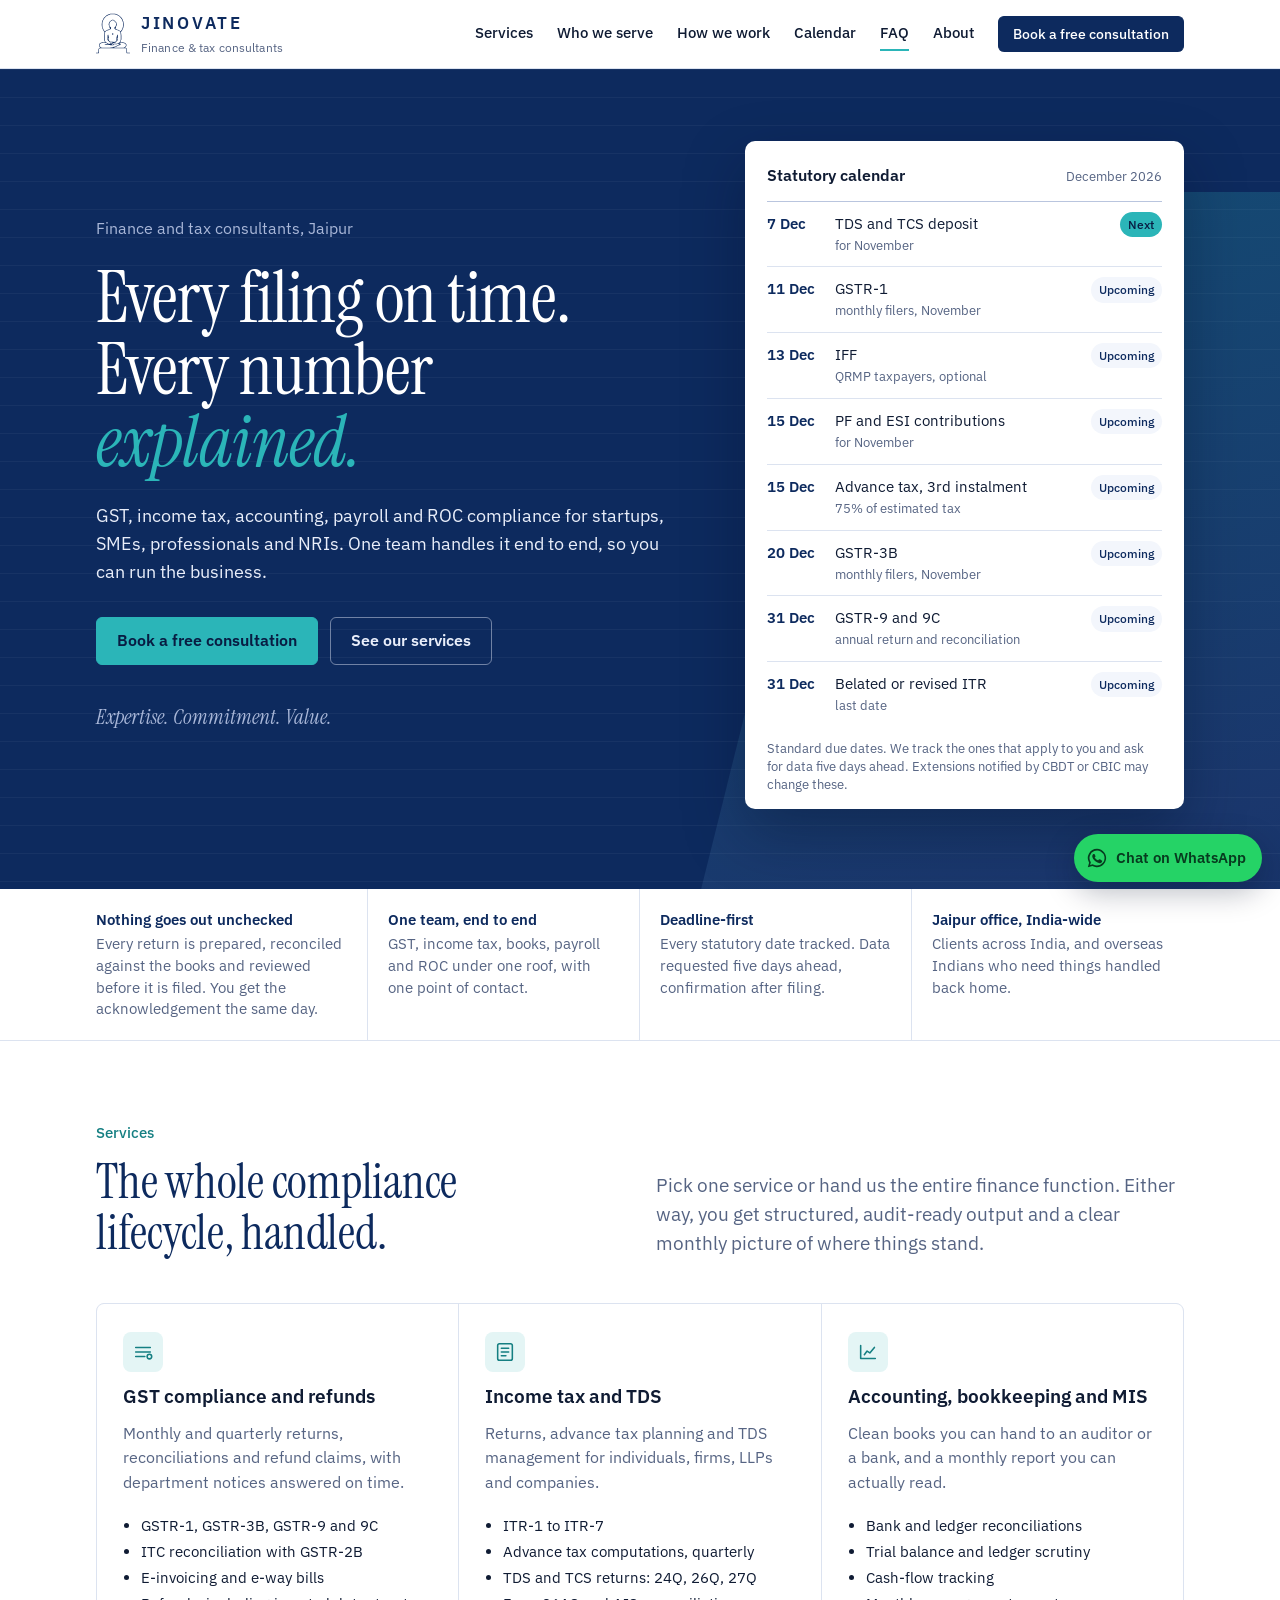
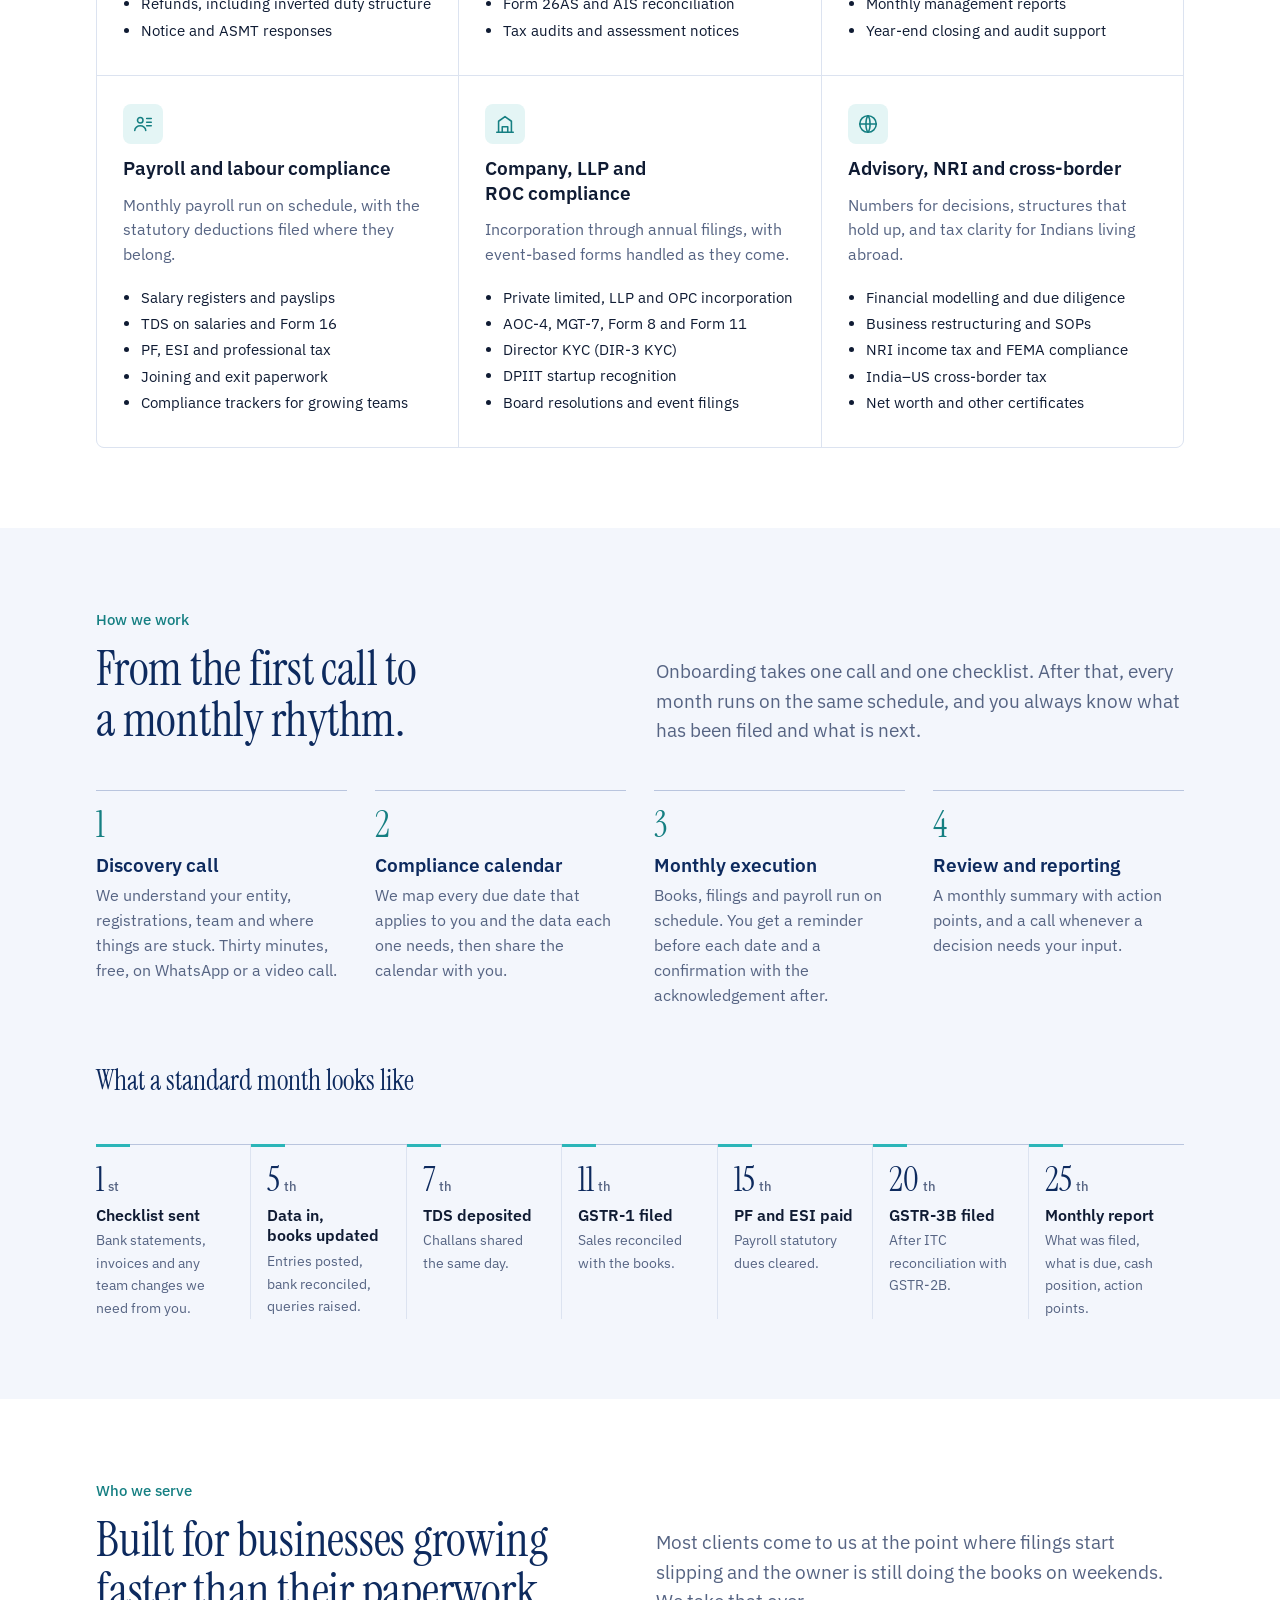
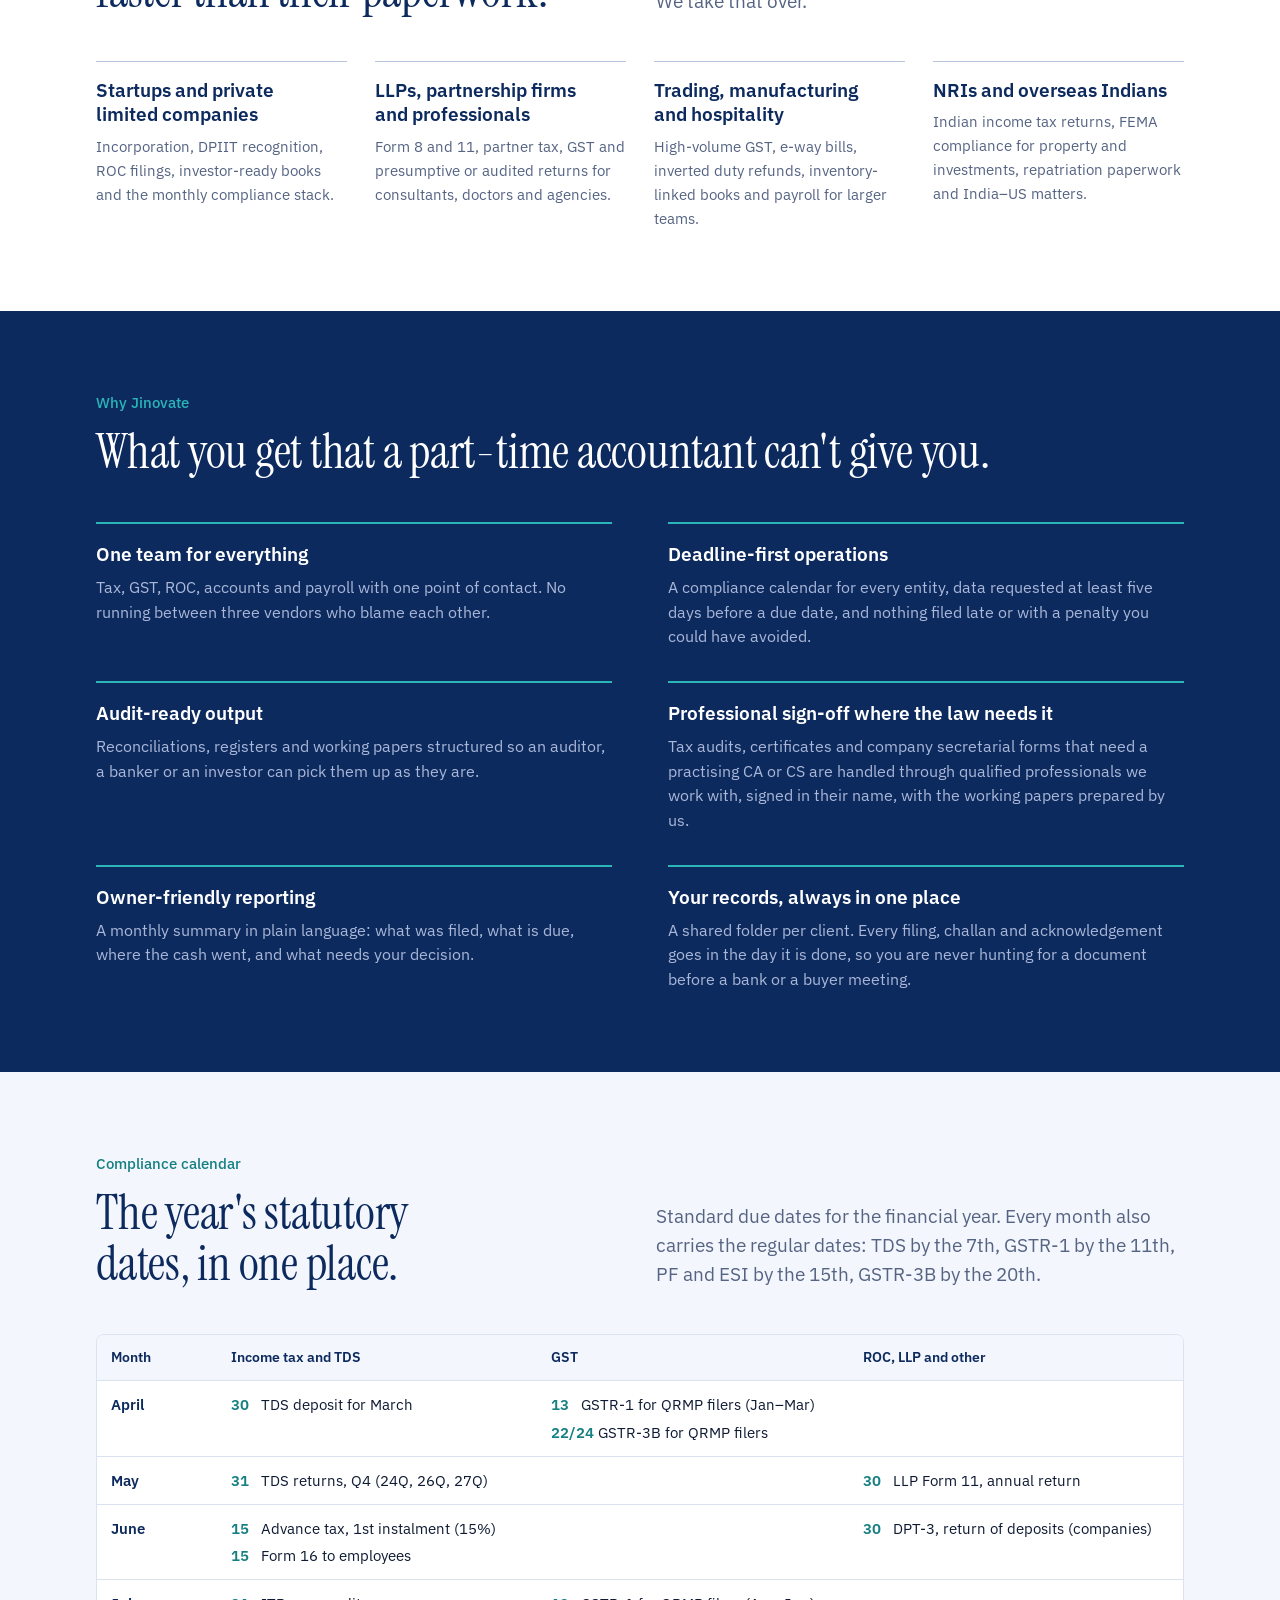
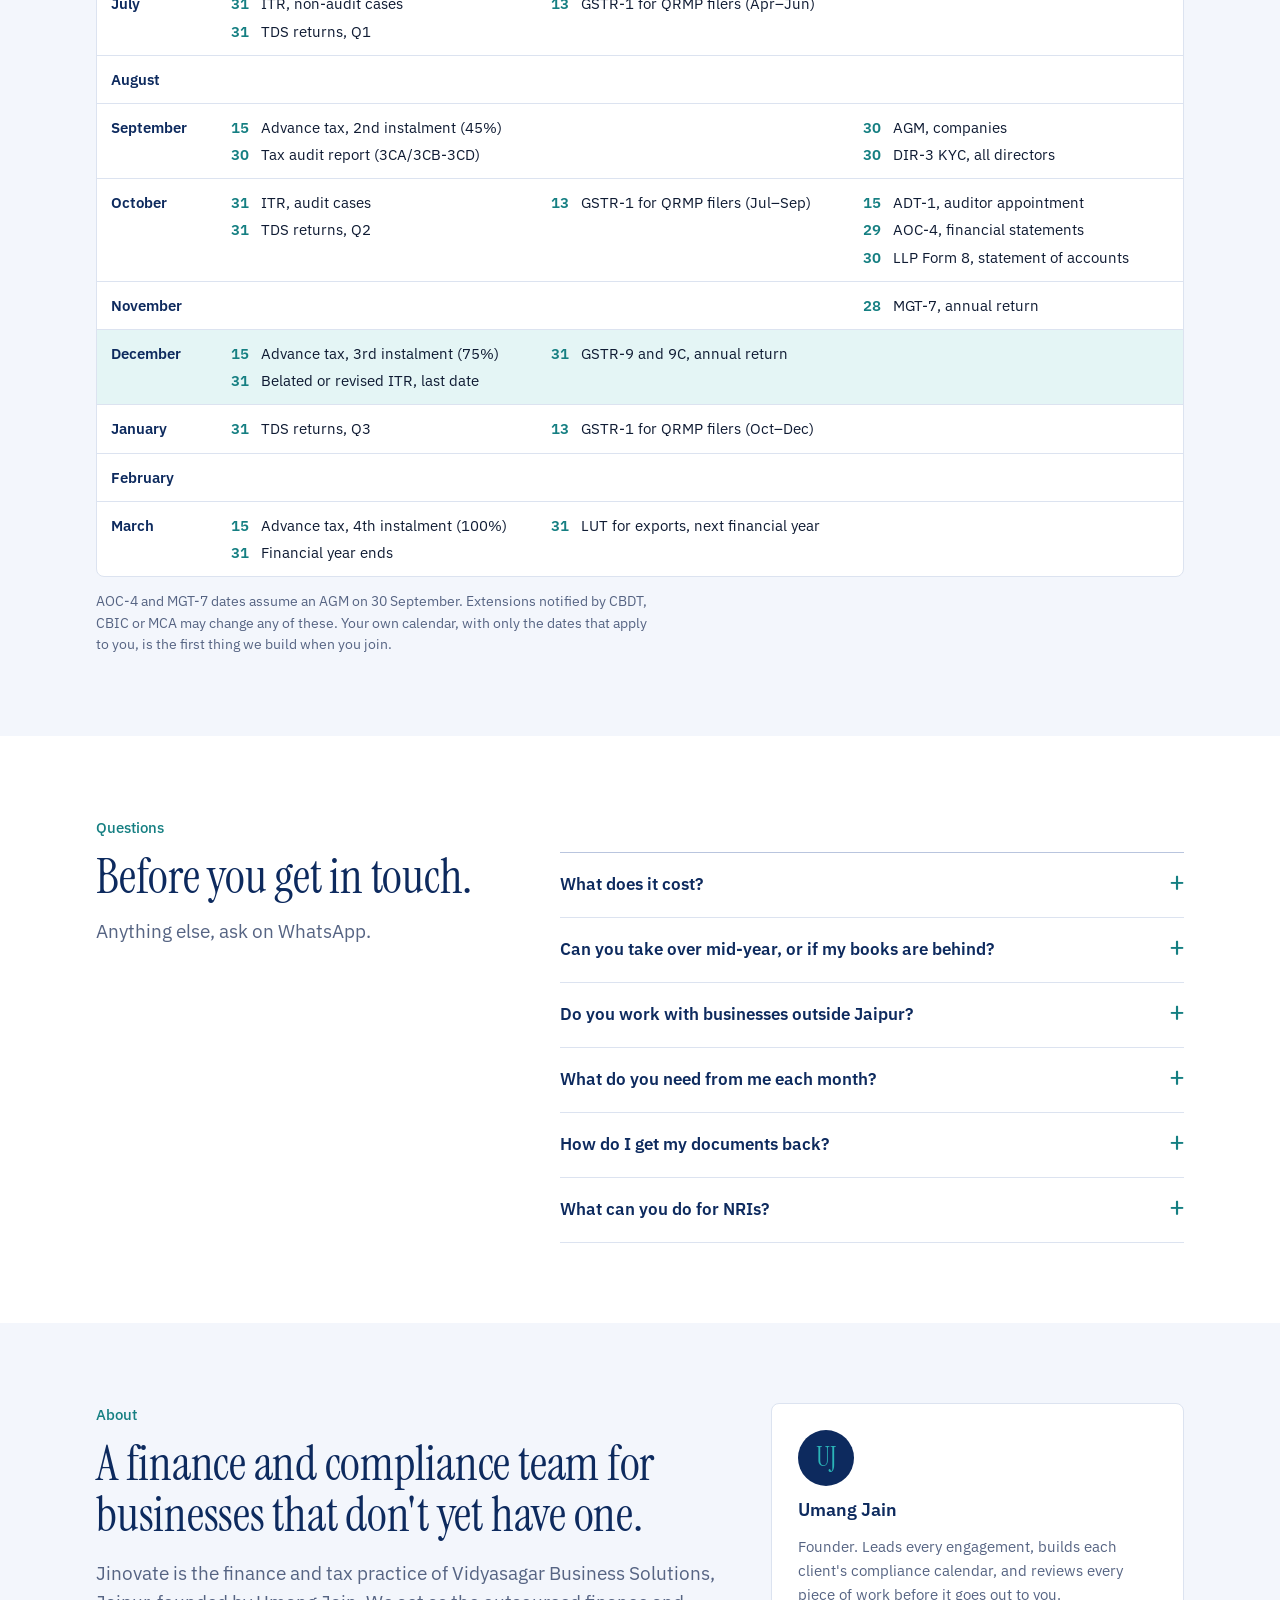
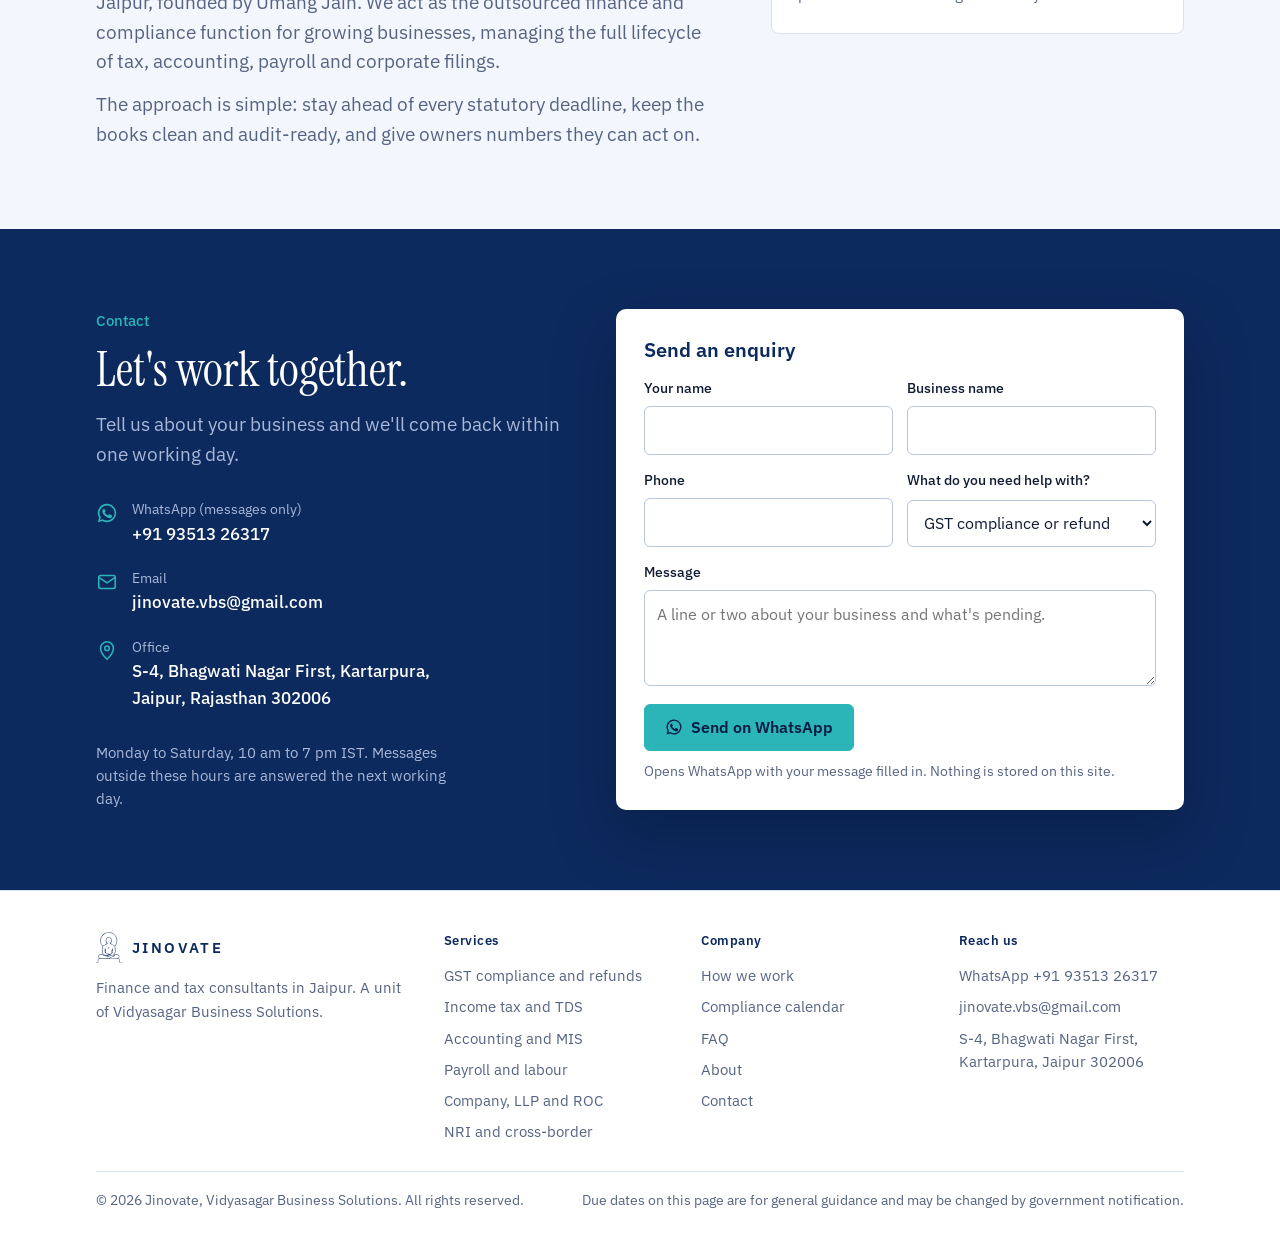
==== index.html @ 5a6a12a9 "Add the social share image and Open Graph/Twitter tags Links shared on WhatsApp, LinkedIn and Instag" ====
<!doctype html>
<html lang="en">
<head>
<meta charset="utf-8">
<meta name="viewport" content="width=device-width, initial-scale=1, viewport-fit=cover">
<title>Jinovate | Finance and Tax Consultants, Jaipur</title>
<link rel="icon" href="/favicon.svg" type="image/svg+xml">
<link rel="icon" href="/favicon-32.png" sizes="32x32" type="image/png">
<link rel="apple-touch-icon" href="/apple-touch-icon.png">
<meta name="robots" content="index,follow">
<style>[hidden]{display:none!important}</style>
<meta name="description" content="Jinovate is a finance and tax practice in Jaipur. GST, income tax, accounting, payroll and ROC compliance for startups, SMEs, professionals and NRIs, handled end to end and filed on time.">
<meta property="og:type" content="website">
<meta property="og:site_name" content="Jinovate">
<meta property="og:title" content="Jinovate | Finance and tax consultants, Jaipur">
<meta property="og:description" content="GST, income tax, accounting, payroll and ROC compliance for growing businesses, filed on time, every month.">
<meta property="og:url" content="https://www.jinovate.com/">
<meta property="og:locale" content="en_IN">
<meta property="og:image" content="https://www.jinovate.com/og-image.png">
<meta property="og:image:width" content="1200">
<meta property="og:image:height" content="630">
<meta property="og:image:alt" content="Jinovate, finance and tax consultants, Jaipur. Every filing on time. Every number explained.">
<meta name="twitter:card" content="summary_large_image">
<meta name="twitter:title" content="Jinovate | Finance and tax consultants, Jaipur">
<meta name="twitter:description" content="GST, income tax, accounting, payroll and ROC compliance for growing businesses, filed on time, every month.">
<meta name="twitter:image" content="https://www.jinovate.com/og-image.png">
<meta name="theme-color" content="#0D2A5E">
<link rel="canonical" href="https://www.jinovate.com/">
<link rel="preconnect" href="https://fonts.googleapis.com">
<link rel="preconnect" href="https://fonts.gstatic.com" crossorigin>
<link rel="stylesheet" href="https://fonts.googleapis.com/css2?family=Instrument+Serif:ital@0;1&family=IBM+Plex+Sans:ital,wght@0,400;0,500;0,600;1,400&display=swap">
<style>
/* Layout: a left-aligned, ledger-ruled page. White and navy bands alternate; the hero pairs a plain promise with a live statutory calendar; the month timeline and the annual calendar are the two things only a compliance practice would put on its front page. */
:root{
  --navy:#0D2A5E;
  --navy-deep:#081C42;
  --navy-ink:#13306A;
  --teal:#2BB5B8;
  --teal-ink:#157F82;
  --teal-soft:#E4F5F5;
  --peri:#8FA8F0;
  --bg:#FFFFFF;
  --bg-soft:#F3F6FC;
  --ink:#0F1B33;
  --muted:#566483;
  --line:#DCE3F0;
  --line-strong:#B9C5DE;
  --on-navy:#E9EEFA;
  --on-navy-muted:#A9B7D8;
  --wa:#25D366;
  --font-display:"Instrument Serif", Georgia, "Times New Roman", serif;
  --font-body:"IBM Plex Sans", "Segoe UI", Roboto, Helvetica, Arial, sans-serif;
  --radius:8px;
  --shadow-card:0 24px 60px rgba(4,14,40,.35);
  color-scheme: light;
}
*{box-sizing:border-box}
html{scroll-behavior:smooth;scroll-padding-top:84px}
@media (prefers-reduced-motion:reduce){html{scroll-behavior:auto} *,*::before,*::after{transition:none!important;animation:none!important}}
body{margin:0;background:var(--bg);color:var(--ink);font-family:var(--font-body);font-size:17px;line-height:1.6;-webkit-font-smoothing:antialiased;text-rendering:optimizeLegibility}
body::before{content:"";position:fixed;inset:0 0 auto;height:env(safe-area-inset-top,0px);z-index:10;background:var(--bg)}
h1,h2,h3,h4{margin:0;text-wrap:balance}
p,ul,ol{margin:0}
a{color:inherit}
img,svg{max-width:100%}
button{font:inherit}
.skip{position:absolute;left:-999px;top:8px;background:var(--navy);color:#fff;padding:10px 14px;border-radius:6px;z-index:20}
.skip:focus{left:16px}
.wrap{max-width:1120px;margin:0 auto;padding-left:max(16px,env(safe-area-inset-left,0px));padding-right:max(16px,env(safe-area-inset-right,0px))}
.band{padding-block:80px}
@media (max-width:860px){.band{padding-block:60px}}
.band-soft{background:var(--bg-soft)}
.band-navy{background:var(--navy);color:var(--on-navy)}
.band-navy .muted{color:var(--on-navy-muted)}
.muted{color:var(--muted)}
.kicker{font-size:15px;font-weight:500;color:var(--teal-ink);margin-bottom:12px}
.band-navy .kicker{color:var(--teal)}
h2{font-family:var(--font-display);font-weight:400;font-size:clamp(34px,4.4vw,48px);line-height:1.06;letter-spacing:-.005em;color:var(--navy)}
.band-navy h2{color:#fff}
h3{font-family:var(--font-body);font-weight:600;font-size:19px;line-height:1.3}
.lede{font-size:19px;max-width:60ch;line-height:1.55}
.section-head{display:grid;grid-template-columns:minmax(0,1fr) minmax(0,1fr);gap:32px;align-items:end;margin-bottom:44px}
@media (max-width:860px){.section-head{grid-template-columns:1fr;gap:14px;margin-bottom:32px}}

/* Buttons */
.btn{display:inline-flex;align-items:center;gap:8px;padding:13px 20px;border-radius:6px;font-weight:600;font-size:16px;text-decoration:none;border:1.5px solid transparent;cursor:pointer;font-family:var(--font-body);line-height:1.2;transition:background .15s ease,border-color .15s ease,transform .15s ease}
.btn:active{transform:translateY(1px)}
.btn-primary{background:var(--teal);color:var(--navy-deep);border-color:var(--teal)}
.btn-primary:hover{background:#25A4A7;border-color:#25A4A7}
.btn-ghost{background:transparent;color:var(--on-navy);border-color:rgba(233,238,250,.45)}
.btn-ghost:hover{border-color:var(--on-navy)}
.btn-navy{background:var(--navy);color:#fff;border-color:var(--navy)}
.btn-navy:hover{background:var(--navy-deep);border-color:var(--navy-deep)}
.btn-outline{background:transparent;color:var(--navy);border-color:var(--line-strong)}
.btn-outline:hover{border-color:var(--navy)}
.btn svg{width:18px;height:18px;flex:none}
:is(a,button,input,select,textarea,summary):focus-visible{outline:3px solid var(--peri);outline-offset:2px}

/* Header */
.site-header{position:sticky;top:env(safe-area-inset-top,0px);z-index:9;background:rgba(255,255,255,.92);backdrop-filter:saturate(1.2) blur(8px);-webkit-backdrop-filter:saturate(1.2) blur(8px);border-bottom:1px solid var(--line)}
.site-header .wrap{display:flex;align-items:center;justify-content:space-between;gap:16px;min-height:68px;position:relative}
.brand{display:flex;align-items:center;gap:11px;text-decoration:none}
.brand-mark{width:34px;height:43px;flex:none;color:var(--navy)}
.brand-name{font-weight:600;letter-spacing:.16em;font-size:17px;color:var(--navy);line-height:1.1}
.brand-sub{display:block;font-size:11.5px;letter-spacing:.01em;color:var(--muted);margin-top:2px;font-weight:400}
.nav{display:flex;align-items:center;gap:24px}
.nav a{text-decoration:none;font-size:15px;font-weight:500;color:var(--ink);padding:4px 0;border-bottom:2px solid transparent;transition:color .15s ease,border-color .15s ease}
.nav a:hover{color:var(--teal-ink)}
.nav a[aria-current="true"]{border-bottom-color:var(--teal)}
.nav .btn{padding:9px 14px;font-size:14px;border-bottom:0}
.nav a.btn-navy{color:#fff}
.nav a.btn-navy:hover{color:#fff}
.nav-toggle{display:none;background:none;border:1px solid var(--line);border-radius:6px;padding:8px 12px;font-size:14px;color:var(--ink);cursor:pointer}
@media (max-width:900px){
  .nav{display:none;position:absolute;left:0;right:0;top:100%;flex-direction:column;align-items:stretch;gap:0;background:var(--bg);border-bottom:1px solid var(--line);padding:8px max(16px,env(safe-area-inset-right,0px)) 16px max(16px,env(safe-area-inset-left,0px));box-shadow:0 20px 40px rgba(4,14,40,.12)}
  .nav.open{display:flex}
  .nav a{padding:13px 0;border-bottom:1px solid var(--line)}
  .nav a[aria-current="true"]{border-bottom-color:var(--line);color:var(--teal-ink)}
  .nav .btn{margin-top:12px;justify-content:center;border-bottom:0}
  .nav-toggle{display:inline-block}
}

/* Hero */
.hero{background:var(--navy);color:var(--on-navy);padding-block:72px 80px;position:relative;overflow:hidden;isolation:isolate}
.hero::before{content:"";position:absolute;inset:0;background-image:linear-gradient(rgba(255,255,255,.045) 1px,transparent 1px);background-size:100% 28px;pointer-events:none;z-index:-1}
.hero::after{content:"";position:absolute;right:-20%;bottom:-45%;width:62%;height:130%;background:linear-gradient(160deg,rgba(43,181,184,.24),rgba(143,168,240,.10) 60%,transparent);transform:skewX(-14deg);pointer-events:none;z-index:-1}
.hero .wrap{display:grid;grid-template-columns:minmax(0,1.15fr) minmax(0,.85fr);gap:56px;align-items:center}
.hero-intro{font-size:16px;color:var(--on-navy-muted);margin-bottom:20px}
.hero h1{font-family:var(--font-display);font-weight:400;font-size:clamp(44px,6.2vw,72px);line-height:1.0;letter-spacing:-.012em;color:#fff}
.hero h1 em{font-style:italic;color:var(--teal)}
.hero .lede{color:var(--on-navy);margin-top:24px;font-size:18px;max-width:52ch}
.hero-cta{display:flex;flex-wrap:wrap;gap:12px;margin-top:32px}
.hero-tag{margin-top:36px;font-family:var(--font-display);font-size:21px;color:var(--on-navy-muted);font-style:italic}
@media (max-width:900px){.hero .wrap{grid-template-columns:1fr;gap:40px}.hero{padding-block:56px 64px}}

/* Calendar card */
.cal{background:#fff;color:var(--ink);border-radius:10px;padding:22px 22px 16px;box-shadow:var(--shadow-card);min-width:0;animation:rise .6s ease-out both}
@keyframes rise{from{opacity:.001;transform:translateY(10px)}to{opacity:1;transform:none}}
.cal-head{display:flex;justify-content:space-between;align-items:baseline;gap:12px;border-bottom:1px solid var(--line-strong);padding-bottom:12px}
.cal-head strong{font-weight:600;font-size:16px}
.cal-head span{font-size:13px;color:var(--muted)}
.cal ol{list-style:none;padding:0}
.cal li{display:grid;grid-template-columns:56px 1fr auto;gap:12px;align-items:baseline;padding:10px 0;border-bottom:1px solid var(--line);font-size:15px}
.cal li:last-child{border-bottom:0}
.cal .d{font-variant-numeric:tabular-nums;font-weight:600;color:var(--navy);font-size:15px}
.cal .t{min-width:0}
.cal .s{display:block;font-size:13px;color:var(--muted)}
.cal .st{font-size:12px;font-weight:500;padding:3px 8px;border-radius:999px;white-space:nowrap}
.cal li.past{opacity:.5}
.cal li.past .st{background:var(--bg-soft);color:var(--muted)}
.cal li.next .st{background:var(--teal);color:var(--navy-deep)}
.cal li.later .st{background:var(--bg-soft);color:var(--navy)}
.cal-note{font-size:12.5px;color:var(--muted);margin-top:12px;line-height:1.45}

/* At a glance */
.glance{border-bottom:1px solid var(--line)}
.glance .wrap{display:grid;grid-template-columns:repeat(4,minmax(0,1fr))}
.glance .wrap > div{padding:20px 20px 20px 0;font-size:15px;line-height:1.45;border-right:1px solid var(--line);padding-left:20px;color:var(--muted)}
.glance .wrap > div:first-child{padding-left:0}
.glance .wrap > div:last-child{border-right:0}
.glance strong{display:block;font-weight:600;color:var(--navy);margin-bottom:2px}
@media (max-width:900px){.glance .wrap{grid-template-columns:1fr 1fr}.glance .wrap > div{border-right:0;border-bottom:1px solid var(--line);padding-left:0}.glance .wrap > div:nth-last-child(-n+2){border-bottom:0}}
@media (max-width:480px){.glance .wrap{grid-template-columns:1fr}.glance .wrap > div:nth-last-child(-n+2){border-bottom:1px solid var(--line)}.glance .wrap > div:last-child{border-bottom:0}}

/* Services */
.services{display:grid;grid-template-columns:repeat(3,minmax(0,1fr));gap:1px;background:var(--line);border:1px solid var(--line);border-radius:var(--radius);overflow:hidden}
.service{background:var(--bg);padding:28px 26px 30px;min-width:0;display:flex;flex-direction:column;gap:12px;transition:background .15s ease}
.service:hover{background:var(--bg-soft)}
.service .ico{width:40px;height:40px;border-radius:8px;background:var(--teal-soft);color:var(--teal-ink);display:grid;place-items:center}
.service .ico svg{width:22px;height:22px}
.service p{font-size:15.5px;color:var(--muted)}
.service ul{margin-top:4px;padding-left:18px;font-size:14.5px;color:var(--ink)}
.service li{margin:3px 0}
@media (max-width:980px){.services{grid-template-columns:repeat(2,minmax(0,1fr))}}
@media (max-width:620px){.services{grid-template-columns:1fr}}

/* Month timeline */
.month{margin-top:44px;border-top:1px solid var(--line-strong);display:grid;grid-template-columns:repeat(7,minmax(0,1fr))}
.month > div{padding:18px 16px 0 0;border-right:1px solid var(--line);min-width:0;position:relative;padding-left:16px}
.month > div:first-child{padding-left:0}
.month > div:last-child{border-right:0}
.month > div::before{content:"";position:absolute;top:-1px;left:0;width:34px;height:3px;background:var(--teal)}
.month > div:first-child::before{left:0}
.month .day{font-family:var(--font-display);font-size:34px;line-height:1;color:var(--navy);font-variant-numeric:tabular-nums}
.month .day small{font-family:var(--font-body);font-size:13px;color:var(--muted);margin-left:4px;font-weight:500}
.month h3{font-size:16px;margin-top:8px}
.month p{font-size:14px;color:var(--muted);margin-top:4px}
@media (max-width:980px){.month{grid-template-columns:repeat(4,minmax(0,1fr))}.month > div{border-right:0;padding-left:0;padding-right:20px;padding-bottom:16px}.month > div::before{left:0}}
@media (max-width:620px){.month{grid-template-columns:repeat(2,minmax(0,1fr))}}

/* Who we serve */
.segments{display:grid;grid-template-columns:repeat(4,minmax(0,1fr));gap:28px;margin-top:44px}
.segment{min-width:0;border-top:1px solid var(--line-strong);padding-top:16px}
.segment h3{color:var(--navy);margin-bottom:8px}
.segment p{font-size:15px;color:var(--muted)}
@media (max-width:900px){.segments{grid-template-columns:repeat(2,minmax(0,1fr))}}
@media (max-width:520px){.segments{grid-template-columns:1fr}}

/* Why */
.why{display:grid;grid-template-columns:repeat(2,minmax(0,1fr));gap:32px 56px;margin-top:44px}
.why > div{border-top:2px solid var(--teal);padding-top:18px;min-width:0}
.why h3{color:#fff;margin-bottom:8px}
.why p{color:var(--on-navy-muted);font-size:15.5px}
@media (max-width:620px){.why{grid-template-columns:1fr}}

/* Process */
.steps{counter-reset:step;display:grid;grid-template-columns:repeat(4,minmax(0,1fr));gap:28px;margin-top:44px}
.step{min-width:0;padding-top:16px;border-top:1px solid var(--line-strong)}
.step::before{counter-increment:step;content:counter(step);display:inline-block;font-family:var(--font-display);font-size:36px;line-height:1;color:var(--teal-ink);margin-bottom:10px}
.step h3{margin-bottom:6px;color:var(--navy)}
.step p{font-size:15.5px;color:var(--muted)}
@media (max-width:900px){.steps{grid-template-columns:repeat(2,minmax(0,1fr))}}
@media (max-width:480px){.steps{grid-template-columns:1fr}}

/* Annual calendar */
.table-wrap{overflow-x:auto;border:1px solid var(--line);border-radius:var(--radius);background:#fff;margin-top:36px}
table{border-collapse:collapse;width:100%;min-width:640px;font-size:14.5px}
th,td{text-align:left;vertical-align:top;padding:12px 14px;border-bottom:1px solid var(--line)}
th{font-weight:600;color:var(--navy);background:var(--bg-soft);font-size:13.5px;white-space:nowrap}
tbody tr:last-child td{border-bottom:0}
td.m{font-weight:600;color:var(--navy);white-space:nowrap;width:120px}
td .d{font-variant-numeric:tabular-nums;font-weight:600;color:var(--teal-ink);display:inline-block;min-width:26px}
td ul{list-style:none;padding:0;display:grid;gap:4px}
tbody tr.now td{background:var(--teal-soft)}
.table-note{font-size:13.5px;color:var(--muted);margin-top:14px;max-width:70ch}

/* FAQ */
.faq{margin-top:36px;border-top:1px solid var(--line-strong)}
.faq details{border-bottom:1px solid var(--line)}
.faq summary{cursor:pointer;list-style:none;display:flex;justify-content:space-between;align-items:center;gap:16px;padding:18px 0;font-weight:600;font-size:17px;color:var(--navy)}
.faq summary::-webkit-details-marker{display:none}
.faq summary::after{content:"+";font-family:var(--font-display);font-size:28px;line-height:1;color:var(--teal-ink);flex:none;transition:transform .2s ease}
.faq details[open] summary::after{transform:rotate(45deg)}
.faq .a{padding:0 0 20px;max-width:68ch;color:var(--muted);font-size:16px}
.faq-grid{display:grid;grid-template-columns:minmax(0,.8fr) minmax(0,1.2fr);gap:48px;align-items:start}
@media (max-width:900px){.faq-grid{grid-template-columns:1fr;gap:8px}}

/* About */
.about{display:grid;grid-template-columns:minmax(0,1.2fr) minmax(0,.8fr);gap:56px;align-items:start}
.about .lede{margin-top:18px}
.founder{border:1px solid var(--line);background:var(--bg);border-radius:var(--radius);padding:26px;display:flex;flex-direction:column;gap:10px;min-width:0}
.founder .avatar{width:56px;height:56px;border-radius:50%;background:var(--navy);color:var(--teal);display:grid;place-items:center;font-family:var(--font-display);font-size:26px}
.founder strong{font-weight:600;font-size:18px;color:var(--navy)}
.founder .muted{font-size:15px}
@media (max-width:900px){.about{grid-template-columns:1fr;gap:28px}}

/* Contact */
.contact{display:grid;grid-template-columns:minmax(0,.9fr) minmax(0,1.1fr);gap:56px;align-items:start}
.contact-list{list-style:none;padding:0;margin:30px 0 0;display:flex;flex-direction:column;gap:20px}
.contact-list li{display:grid;grid-template-columns:24px 1fr;gap:12px;align-items:start;min-width:0}
.contact-list svg{width:22px;height:22px;color:var(--teal);margin-top:3px}
.contact-list span{display:block;font-size:13.5px;color:var(--on-navy-muted)}
.contact-list a{color:#fff;text-decoration:none;font-weight:500;font-size:17px;word-break:break-word}
.contact-list a:hover{text-decoration:underline}
.hours{margin-top:28px;font-size:14.5px;color:var(--on-navy-muted);max-width:40ch}
.form{background:#fff;color:var(--ink);padding:28px;border-radius:10px;display:grid;gap:14px;min-width:0;box-shadow:var(--shadow-card)}
.form h3{font-size:20px;color:var(--navy)}
.field{display:grid;gap:6px}
.field label{font-size:14px;font-weight:500;color:var(--ink)}
.field input,.field select,.field textarea{font:inherit;font-size:16px;padding:11px 12px;border:1px solid var(--line-strong);border-radius:6px;background:#fff;color:var(--ink);width:100%;min-width:0}
.field input:focus,.field select:focus,.field textarea:focus{border-color:var(--navy);outline:none;box-shadow:0 0 0 3px rgba(143,168,240,.45)}
.field textarea{min-height:96px;resize:vertical}
.field .err{font-size:13px;color:#B3261E}
.field.invalid input{border-color:#B3261E}
.row2{display:grid;grid-template-columns:1fr 1fr;gap:14px}
@media (max-width:520px){.row2{grid-template-columns:1fr}}
.form-actions{display:flex;flex-wrap:wrap;gap:10px;align-items:center;margin-top:4px}
.form-note{font-size:13.5px;color:var(--muted)}
.sent{border:1px solid var(--line);background:var(--bg-soft);padding:16px;border-radius:8px;display:grid;gap:10px}
.sent p{font-size:15px}
.sent .msg{white-space:pre-wrap;font-size:14px;color:var(--muted);background:#fff;border:1px solid var(--line);padding:10px;border-radius:6px;max-height:160px;overflow:auto}
@media (max-width:900px){.contact{grid-template-columns:1fr;gap:32px}}

/* Footer */
.footer{padding-block:40px 28px;border-top:1px solid var(--line);font-size:14.5px;color:var(--muted);background:var(--bg)}
.footer-grid{display:grid;grid-template-columns:1.4fr 1fr 1fr 1fr;gap:32px;padding-bottom:28px;border-bottom:1px solid var(--line)}
.footer h4{font-size:13px;font-weight:600;color:var(--navy);margin-bottom:12px;letter-spacing:.04em}
.footer ul{list-style:none;padding:0;display:grid;gap:8px}
.footer a{text-decoration:none;color:var(--muted)}
.footer a:hover{color:var(--navy)}
.footer .brand-name{font-size:15px}
.footer .fb{display:flex;align-items:center;gap:10px;margin-bottom:12px}
.footer .fb .brand-mark{width:26px;height:33px}
.footer-legal{display:flex;flex-wrap:wrap;justify-content:space-between;gap:8px 24px;padding-top:18px;font-size:13.5px}
@media (max-width:900px){.footer-grid{grid-template-columns:1fr 1fr}}
@media (max-width:520px){.footer-grid{grid-template-columns:1fr}}

/* Floating WhatsApp */
.wa-float{position:fixed;right:0;bottom:0;margin-right:calc(18px + env(safe-area-inset-right,0px));margin-bottom:calc(18px + env(safe-area-inset-bottom,0px));z-index:8;display:flex;align-items:center;gap:8px;background:var(--wa);color:#073B1F;padding:12px 16px 12px 12px;border-radius:999px;font-weight:600;font-size:15px;text-decoration:none;box-shadow:0 10px 30px rgba(4,14,40,.28);transition:transform .15s ease}
.wa-float:hover{transform:translateY(-2px)}
.wa-float svg{width:22px;height:22px}
@media (max-width:480px){.wa-float span{display:none}.wa-float{padding:13px}}
</style>
</head>
<body>
<a class="skip" href="#main">Skip to content</a>

<header class="site-header">
  <div class="wrap">
    <a class="brand" href="#top" aria-label="Jinovate home">
      <svg class="brand-mark" viewBox="34 0 68 85" aria-hidden="true"><path fill="currentColor" fill-rule="evenodd" d="M67.1,42.0 L66.2,43.0 L66.1,43.9 L67.0,45.1 L67.6,45.2 L68.5,44.4 L68.8,43.2 L67.8,42.0Z M0.0,80.9 L0.0,81.9 L39.2,81.9 L39.8,81.5 L40.0,80.6 L40.0,74.1 L40.2,73.5 L41.6,72.1 L42.4,71.9 L92.5,71.9 L93.5,72.2 L94.9,74.0 L94.9,80.4 L95.0,81.2 L95.6,81.9 L135.9,81.9 L135.9,80.9 L97.0,80.9 L96.1,80.4 L95.9,73.4 L94.4,71.6 L92.5,70.8 L92.5,70.2 L93.9,68.9 L94.9,67.2 L95.0,64.9 L94.6,63.9 L93.0,62.0 L91.1,61.0 L86.9,60.1 L83.4,60.1 L83.0,59.8 L83.0,59.0 L83.8,58.2 L84.1,56.2 L84.8,54.5 L84.8,46.5 L83.9,39.4 L86.8,35.4 L87.1,34.1 L87.9,33.0 L88.9,30.1 L89.5,25.6 L89.5,23.6 L88.6,18.2 L88.1,17.4 L87.9,16.1 L85.8,12.2 L84.1,10.2 L80.8,7.0 L75.8,4.1 L72.1,3.0 L69.5,2.8 L62.8,3.0 L59.5,4.0 L55.4,6.1 L53.1,7.9 L49.9,11.2 L48.1,13.9 L47.9,14.8 L47.1,15.9 L45.9,19.9 L45.4,23.9 L45.5,26.6 L46.0,30.0 L46.8,31.8 L47.0,33.0 L49.1,36.9 L51.0,39.4 L50.1,46.8 L50.1,54.1 L51.1,58.1 L52.0,59.1 L52.0,59.6 L51.4,60.1 L50.0,60.0 L47.1,60.2 L43.8,61.0 L41.8,62.1 L40.2,63.9 L39.9,65.0 L40.0,67.2 L41.0,68.9 L42.4,70.1 L42.4,70.8 L41.0,71.2 L39.0,73.4 L38.8,80.4 L37.9,80.9Z M41.0,66.2 L41.0,65.0 L41.2,64.4 L42.4,63.1 L43.2,62.8 L43.8,62.2 L48.9,61.2 L53.2,61.1 L55.6,62.1 L56.9,63.2 L56.8,63.9 L54.4,63.5 L52.2,63.8 L51.5,64.2 L51.6,64.8 L51.9,64.9 L58.5,64.9 L63.4,65.8 L68.4,65.9 L69.2,65.4 L70.4,64.1 L71.5,63.8 L73.8,64.0 L75.6,63.9 L77.5,63.0 L79.1,63.0 L80.5,63.8 L81.2,63.9 L81.2,64.4 L81.0,64.6 L78.9,65.1 L75.9,66.9 L74.9,67.1 L74.0,67.8 L72.8,68.0 L71.5,68.8 L69.6,69.1 L68.2,69.8 L61.4,70.8 L45.6,70.8 L43.5,69.8 L42.4,68.8 L41.4,67.4Z M93.9,64.9 L93.8,67.0 L92.8,68.5 L91.4,69.8 L89.2,70.8 L71.1,71.0 L70.4,70.8 L70.5,70.0 L72.0,69.8 L73.0,69.1 L74.2,68.9 L79.8,66.0 L81.0,65.8 L83.0,64.9 L83.4,64.4 L83.1,63.2 L80.6,62.0 L80.6,61.5 L81.4,61.0 L85.8,61.2 L90.5,62.0 L92.4,63.0Z M76.1,50.9 L76.8,50.9 L77.0,51.8 L77.0,54.5 L76.6,55.0 L76.1,55.0 L75.9,54.5 L75.9,51.8Z M58.1,50.8 L58.9,50.9 L59.0,54.8 L58.8,55.1 L58.2,55.1 L57.9,54.6 L57.9,51.6Z M67.9,15.9 L70.1,17.2 L71.8,18.9 L72.5,19.2 L74.0,21.8 L74.2,25.6 L73.1,27.8 L72.9,28.8 L72.4,29.2 L71.4,29.6 L71.0,30.4 L70.8,32.0 L71.1,33.0 L73.5,34.9 L77.6,36.1 L78.9,36.9 L80.1,37.2 L81.5,38.2 L82.8,39.9 L83.5,46.1 L83.5,54.0 L82.8,57.6 L81.9,58.9 L79.9,60.8 L77.9,61.9 L75.4,62.8 L70.8,62.8 L70.1,63.0 L68.2,64.6 L67.4,64.9 L66.0,64.9 L65.5,64.6 L65.5,64.1 L67.0,63.4 L67.0,62.5 L67.4,62.0 L68.9,61.9 L71.0,60.9 L72.6,60.8 L77.8,55.6 L78.0,54.0 L77.6,45.2 L77.2,44.9 L76.4,45.1 L75.6,48.5 L75.1,49.8 L74.8,53.6 L75.0,56.5 L74.8,57.0 L72.8,58.9 L72.2,59.1 L71.4,59.1 L70.6,59.6 L69.5,59.6 L68.4,59.0 L62.6,59.0 L60.1,56.9 L60.0,51.2 L59.8,49.6 L59.0,47.4 L58.9,46.0 L58.6,45.2 L58.1,44.9 L57.2,45.4 L56.9,54.0 L57.1,55.6 L61.5,59.8 L62.5,60.2 L63.6,60.4 L64.6,60.0 L66.9,60.0 L67.1,60.2 L67.1,60.8 L66.2,61.1 L65.0,62.6 L63.9,62.8 L63.2,62.2 L62.4,62.2 L60.8,63.5 L60.2,63.5 L58.9,62.9 L57.9,62.1 L57.0,61.9 L55.9,61.0 L55.1,60.8 L53.0,58.9 L52.2,57.8 L51.4,53.4 L51.4,47.0 L52.0,40.4 L52.9,38.9 L55.0,37.1 L56.1,36.9 L57.6,36.0 L59.1,35.8 L60.0,35.2 L61.5,34.9 L63.9,32.9 L64.1,31.6 L63.8,30.0 L63.4,29.5 L62.1,28.9 L61.8,27.6 L61.1,26.9 L60.6,25.5 L61.0,21.4 L62.6,19.1 L64.9,17.2 L65.8,16.9 L66.4,16.1Z M52.1,10.4 L54.5,8.2 L57.0,6.8 L57.6,6.1 L58.6,5.9 L59.9,5.1 L61.4,4.9 L62.9,4.2 L65.4,3.9 L71.0,4.0 L75.0,5.1 L76.2,5.9 L77.2,6.1 L81.6,9.2 L83.6,11.4 L85.6,14.2 L86.1,15.6 L86.8,16.5 L87.1,18.2 L87.8,19.5 L88.1,22.1 L88.2,25.1 L87.8,29.6 L87.0,31.4 L86.8,32.8 L86.1,33.6 L85.8,34.8 L85.0,35.6 L83.9,37.6 L83.5,38.0 L82.6,37.9 L80.2,36.0 L79.2,35.8 L78.2,35.1 L76.5,34.8 L75.1,34.0 L73.8,33.8 L73.1,33.1 L73.0,32.2 L73.8,31.4 L73.8,29.4 L75.8,25.0 L75.2,23.4 L75.0,21.1 L73.2,18.4 L72.2,17.8 L71.6,17.0 L68.5,14.9 L66.8,14.8 L64.6,16.0 L61.2,18.9 L59.9,21.2 L59.2,25.2 L61.1,29.2 L61.1,31.1 L61.4,31.8 L62.0,32.2 L62.0,32.9 L61.2,33.8 L59.5,34.1 L58.5,34.8 L57.1,35.0 L55.8,35.8 L54.8,36.0 L52.4,37.9 L51.2,37.9 L49.0,34.5 L47.1,29.8 L46.8,26.6 L46.8,22.4 L47.0,20.1 L47.9,17.9 L48.1,16.5 L50.0,13.1Z"/></svg>
      <span><span class="brand-name">JINOVATE</span><span class="brand-sub">Finance &amp; tax consultants</span></span>
    </a>
    <button class="nav-toggle" id="navToggle" aria-expanded="false" aria-controls="siteNav">Menu</button>
    <nav class="nav" id="siteNav" aria-label="Main">
      <a href="#services" data-nav>Services</a>
      <a href="#serve" data-nav>Who we serve</a>
      <a href="#process" data-nav>How we work</a>
      <a href="#calendar" data-nav>Calendar</a>
      <a href="#faq" data-nav>FAQ</a>
      <a href="#about" data-nav>About</a>
      <a class="btn btn-navy" href="#contact">Book a free consultation</a>
    </nav>
  </div>
</header>

<main id="main">
  <section class="hero" id="top">
    <div class="wrap">
      <div>
        <p class="hero-intro">Finance and tax consultants, Jaipur</p>
        <h1>Every filing on time.<br>Every number <em>explained.</em></h1>
        <p class="lede">GST, income tax, accounting, payroll and ROC compliance for startups, SMEs, professionals and NRIs. One team handles it end to end, so you can run the business.</p>
        <div class="hero-cta">
          <a class="btn btn-primary" href="https://wa.me/919351326317?text=Hi%20Jinovate%2C%20I%27d%20like%20a%20free%20consultation." target="_blank" rel="noopener">Book a free consultation</a>
          <a class="btn btn-ghost" href="#services">See our services</a>
        </div>
        <p class="hero-tag">Expertise. Commitment. Value.</p>
      </div>
      <aside class="cal" aria-labelledby="calTitle">
        <div class="cal-head"><strong id="calTitle">Statutory calendar</strong><span id="calMonth">November 2026</span></div>
        <ol id="calList">
          <li class="past"><span class="d">7 Nov</span><span class="t">TDS and TCS deposit<span class="s">for October</span></span><span class="st">Done</span></li>
          <li class="next"><span class="d">11 Nov</span><span class="t">GSTR-1<span class="s">monthly filers, October</span></span><span class="st">Next</span></li>
          <li class="later"><span class="d">13 Nov</span><span class="t">IFF<span class="s">QRMP taxpayers, optional</span></span><span class="st">Upcoming</span></li>
          <li class="later"><span class="d">15 Nov</span><span class="t">PF and ESI contributions<span class="s">for October</span></span><span class="st">Upcoming</span></li>
          <li class="later"><span class="d">20 Nov</span><span class="t">GSTR-3B<span class="s">monthly filers, October</span></span><span class="st">Upcoming</span></li>
          <li class="later"><span class="d">28 Nov</span><span class="t">MGT-7 annual return<span class="s">companies, 60 days from AGM</span></span><span class="st">Upcoming</span></li>
        </ol>
        <p class="cal-note">Standard due dates. We track the ones that apply to you and ask for data five days ahead. Extensions notified by CBDT or CBIC may change these.</p>
      </aside>
    </div>
  </section>

  <section class="glance" aria-label="At a glance">
    <div class="wrap">
      <div><strong>Nothing goes out unchecked</strong>Every return is prepared, reconciled against the books and reviewed before it is filed. You get the acknowledgement the same day.</div>
      <div><strong>One team, end to end</strong>GST, income tax, books, payroll and ROC under one roof, with one point of contact.</div>
      <div><strong>Deadline-first</strong>Every statutory date tracked. Data requested five days ahead, confirmation after filing.</div>
      <div><strong>Jaipur office, India-wide</strong>Clients across India, and overseas Indians who need things handled back home.</div>
    </div>
  </section>

  <section class="band" id="services">
    <div class="wrap">
      <div class="section-head">
        <div><p class="kicker">Services</p><h2>The whole compliance lifecycle, handled.</h2></div>
        <p class="lede muted">Pick one service or hand us the entire finance function. Either way, you get structured, audit-ready output and a clear monthly picture of where things stand.</p>
      </div>
      <div class="services">
        <article class="service">
          <div class="ico"><svg viewBox="0 0 24 24" fill="none" stroke="currentColor" stroke-width="1.7" stroke-linecap="round" stroke-linejoin="round" aria-hidden="true"><path d="M4 7h16M4 12h16M4 17h10"/><circle cx="19" cy="17" r="2.5"/></svg></div>
          <h3>GST compliance and refunds</h3>
          <p>Monthly and quarterly returns, reconciliations and refund claims, with department notices answered on time.</p>
          <ul><li>GSTR-1, GSTR-3B, GSTR-9 and 9C</li><li>ITC reconciliation with GSTR-2B</li><li>E-invoicing and e-way bills</li><li>Refunds, including inverted duty structure</li><li>Notice and ASMT responses</li></ul>
        </article>
        <article class="service">
          <div class="ico"><svg viewBox="0 0 24 24" fill="none" stroke="currentColor" stroke-width="1.7" stroke-linecap="round" stroke-linejoin="round" aria-hidden="true"><rect x="4" y="3" width="16" height="18" rx="2"/><path d="M8 8h8M8 12h8M8 16h5"/></svg></div>
          <h3>Income tax and TDS</h3>
          <p>Returns, advance tax planning and TDS management for individuals, firms, LLPs and companies.</p>
          <ul><li>ITR-1 to ITR-7</li><li>Advance tax computations, quarterly</li><li>TDS and TCS returns: 24Q, 26Q, 27Q</li><li>Form 26AS and AIS reconciliation</li><li>Tax audits and assessment notices</li></ul>
        </article>
        <article class="service">
          <div class="ico"><svg viewBox="0 0 24 24" fill="none" stroke="currentColor" stroke-width="1.7" stroke-linecap="round" stroke-linejoin="round" aria-hidden="true"><path d="M4 19V5M4 19h16"/><path d="M8 15l3-4 3 2 5-6"/></svg></div>
          <h3>Accounting, bookkeeping and MIS</h3>
          <p>Clean books you can hand to an auditor or a bank, and a monthly report you can actually read.</p>
          <ul><li>Bank and ledger reconciliations</li><li>Trial balance and ledger scrutiny</li><li>Cash-flow tracking</li><li>Monthly management reports</li><li>Year-end closing and audit support</li></ul>
        </article>
        <article class="service">
          <div class="ico"><svg viewBox="0 0 24 24" fill="none" stroke="currentColor" stroke-width="1.7" stroke-linecap="round" stroke-linejoin="round" aria-hidden="true"><circle cx="9" cy="8" r="3"/><path d="M3 19c0-3 3-5 6-5s6 2 6 5"/><path d="M16 6h5M16 10h5M16 14h5"/></svg></div>
          <h3>Payroll and labour compliance</h3>
          <p>Monthly payroll run on schedule, with the statutory deductions filed where they belong.</p>
          <ul><li>Salary registers and payslips</li><li>TDS on salaries and Form 16</li><li>PF, ESI and professional tax</li><li>Joining and exit paperwork</li><li>Compliance trackers for growing teams</li></ul>
        </article>
        <article class="service">
          <div class="ico"><svg viewBox="0 0 24 24" fill="none" stroke="currentColor" stroke-width="1.7" stroke-linecap="round" stroke-linejoin="round" aria-hidden="true"><path d="M3 21h18M5 21V9l7-5 7 5v12"/><path d="M9 21v-6h6v6"/></svg></div>
          <h3>Company, LLP and ROC compliance</h3>
          <p>Incorporation through annual filings, with event-based forms handled as they come.</p>
          <ul><li>Private limited, LLP and OPC incorporation</li><li>AOC-4, MGT-7, Form 8 and Form 11</li><li>Director KYC (DIR-3 KYC)</li><li>DPIIT startup recognition</li><li>Board resolutions and event filings</li></ul>
        </article>
        <article class="service">
          <div class="ico"><svg viewBox="0 0 24 24" fill="none" stroke="currentColor" stroke-width="1.7" stroke-linecap="round" stroke-linejoin="round" aria-hidden="true"><circle cx="12" cy="12" r="9"/><path d="M3 12h18M12 3c3 3.5 3 14.5 0 18M12 3c-3 3.5-3 14.5 0 18"/></svg></div>
          <h3>Advisory, NRI and cross-border</h3>
          <p>Numbers for decisions, structures that hold up, and tax clarity for Indians living abroad.</p>
          <ul><li>Financial modelling and due diligence</li><li>Business restructuring and SOPs</li><li>NRI income tax and FEMA compliance</li><li>India–US cross-border tax</li><li>Net worth and other certificates</li></ul>
        </article>
      </div>
    </div>
  </section>

  <section class="band band-soft" id="process">
    <div class="wrap">
      <div class="section-head">
        <div><p class="kicker">How we work</p><h2>From the first call to a monthly rhythm.</h2></div>
        <p class="lede muted">Onboarding takes one call and one checklist. After that, every month runs on the same schedule, and you always know what has been filed and what is next.</p>
      </div>
      <div class="steps">
        <div class="step"><h3>Discovery call</h3><p>We understand your entity, registrations, team and where things are stuck. Thirty minutes, free, on WhatsApp or a video call.</p></div>
        <div class="step"><h3>Compliance calendar</h3><p>We map every due date that applies to you and the data each one needs, then share the calendar with you.</p></div>
        <div class="step"><h3>Monthly execution</h3><p>Books, filings and payroll run on schedule. You get a reminder before each date and a confirmation with the acknowledgement after.</p></div>
        <div class="step"><h3>Review and reporting</h3><p>A monthly summary with action points, and a call whenever a decision needs your input.</p></div>
      </div>

      <h3 style="margin-top:56px;font-family:var(--font-display);font-weight:400;font-size:28px;color:var(--navy)">What a standard month looks like</h3>
      <div class="month" aria-label="Monthly schedule">
        <div><div class="day">1<small>st</small></div><h3>Checklist sent</h3><p>Bank statements, invoices and any team changes we need from you.</p></div>
        <div><div class="day">5<small>th</small></div><h3>Data in, books updated</h3><p>Entries posted, bank reconciled, queries raised.</p></div>
        <div><div class="day">7<small>th</small></div><h3>TDS deposited</h3><p>Challans shared the same day.</p></div>
        <div><div class="day">11<small>th</small></div><h3>GSTR-1 filed</h3><p>Sales reconciled with the books.</p></div>
        <div><div class="day">15<small>th</small></div><h3>PF and ESI paid</h3><p>Payroll statutory dues cleared.</p></div>
        <div><div class="day">20<small>th</small></div><h3>GSTR-3B filed</h3><p>After ITC reconciliation with GSTR-2B.</p></div>
        <div><div class="day">25<small>th</small></div><h3>Monthly report</h3><p>What was filed, what is due, cash position, action points.</p></div>
      </div>
    </div>
  </section>

  <section class="band" id="serve">
    <div class="wrap">
      <div class="section-head">
        <div><p class="kicker">Who we serve</p><h2>Built for businesses growing faster than their paperwork.</h2></div>
        <p class="lede muted">Most clients come to us at the point where filings start slipping and the owner is still doing the books on weekends. We take that over.</p>
      </div>
      <div class="segments">
        <div class="segment"><h3>Startups and private limited companies</h3><p>Incorporation, DPIIT recognition, ROC filings, investor-ready books and the monthly compliance stack.</p></div>
        <div class="segment"><h3>LLPs, partnership firms and professionals</h3><p>Form 8 and 11, partner tax, GST and presumptive or audited returns for consultants, doctors and agencies.</p></div>
        <div class="segment"><h3>Trading, manufacturing and hospitality</h3><p>High-volume GST, e-way bills, inverted duty refunds, inventory-linked books and payroll for larger teams.</p></div>
        <div class="segment"><h3>NRIs and overseas Indians</h3><p>Indian income tax returns, FEMA compliance for property and investments, repatriation paperwork and India–US matters.</p></div>
      </div>
    </div>
  </section>

  <section class="band band-navy">
    <div class="wrap">
      <p class="kicker">Why Jinovate</p>
      <h2>What you get that a part-time accountant can't give you.</h2>
      <div class="why">
        <div><h3>One team for everything</h3><p>Tax, GST, ROC, accounts and payroll with one point of contact. No running between three vendors who blame each other.</p></div>
        <div><h3>Deadline-first operations</h3><p>A compliance calendar for every entity, data requested at least five days before a due date, and nothing filed late or with a penalty you could have avoided.</p></div>
        <div><h3>Audit-ready output</h3><p>Reconciliations, registers and working papers structured so an auditor, a banker or an investor can pick them up as they are.</p></div>
        <div><h3>Professional sign-off where the law needs it</h3><p>Tax audits, certificates and company secretarial forms that need a practising CA or CS are handled through qualified professionals we work with, signed in their name, with the working papers prepared by us.</p></div>
        <div><h3>Owner-friendly reporting</h3><p>A monthly summary in plain language: what was filed, what is due, where the cash went, and what needs your decision.</p></div>
        <div><h3>Your records, always in one place</h3><p>A shared folder per client. Every filing, challan and acknowledgement goes in the day it is done, so you are never hunting for a document before a bank or a buyer meeting.</p></div>
      </div>
    </div>
  </section>

  <section class="band band-soft" id="calendar">
    <div class="wrap">
      <div class="section-head">
        <div><p class="kicker">Compliance calendar</p><h2>The year's statutory dates, in one place.</h2></div>
        <p class="lede muted">Standard due dates for the financial year. Every month also carries the regular dates: TDS by the 7th, GSTR-1 by the 11th, PF and ESI by the 15th, GSTR-3B by the 20th.</p>
      </div>
      <div class="table-wrap">
        <table id="annual">
          <thead><tr><th scope="col">Month</th><th scope="col">Income tax and TDS</th><th scope="col">GST</th><th scope="col">ROC, LLP and other</th></tr></thead>
          <tbody>
            <tr data-m="3"><td class="m">April</td><td><ul><li><span class="d">30</span> TDS deposit for March</li></ul></td><td><ul><li><span class="d">13</span> GSTR-1 for QRMP filers (Jan–Mar)</li><li><span class="d">22/24</span> GSTR-3B for QRMP filers</li></ul></td><td></td></tr>
            <tr data-m="4"><td class="m">May</td><td><ul><li><span class="d">31</span> TDS returns, Q4 (24Q, 26Q, 27Q)</li></ul></td><td></td><td><ul><li><span class="d">30</span> LLP Form 11, annual return</li></ul></td></tr>
            <tr data-m="5"><td class="m">June</td><td><ul><li><span class="d">15</span> Advance tax, 1st instalment (15%)</li><li><span class="d">15</span> Form 16 to employees</li></ul></td><td></td><td><ul><li><span class="d">30</span> DPT-3, return of deposits (companies)</li></ul></td></tr>
            <tr data-m="6"><td class="m">July</td><td><ul><li><span class="d">31</span> ITR, non-audit cases</li><li><span class="d">31</span> TDS returns, Q1</li></ul></td><td><ul><li><span class="d">13</span> GSTR-1 for QRMP filers (Apr–Jun)</li></ul></td><td></td></tr>
            <tr data-m="7"><td class="m">August</td><td></td><td></td><td></td></tr>
            <tr data-m="8"><td class="m">September</td><td><ul><li><span class="d">15</span> Advance tax, 2nd instalment (45%)</li><li><span class="d">30</span> Tax audit report (3CA/3CB-3CD)</li></ul></td><td></td><td><ul><li><span class="d">30</span> AGM, companies</li><li><span class="d">30</span> DIR-3 KYC, all directors</li></ul></td></tr>
            <tr data-m="9"><td class="m">October</td><td><ul><li><span class="d">31</span> ITR, audit cases</li><li><span class="d">31</span> TDS returns, Q2</li></ul></td><td><ul><li><span class="d">13</span> GSTR-1 for QRMP filers (Jul–Sep)</li></ul></td><td><ul><li><span class="d">15</span> ADT-1, auditor appointment</li><li><span class="d">29</span> AOC-4, financial statements</li><li><span class="d">30</span> LLP Form 8, statement of accounts</li></ul></td></tr>
            <tr data-m="10"><td class="m">November</td><td></td><td></td><td><ul><li><span class="d">28</span> MGT-7, annual return</li></ul></td></tr>
            <tr data-m="11"><td class="m">December</td><td><ul><li><span class="d">15</span> Advance tax, 3rd instalment (75%)</li><li><span class="d">31</span> Belated or revised ITR, last date</li></ul></td><td><ul><li><span class="d">31</span> GSTR-9 and 9C, annual return</li></ul></td><td></td></tr>
            <tr data-m="0"><td class="m">January</td><td><ul><li><span class="d">31</span> TDS returns, Q3</li></ul></td><td><ul><li><span class="d">13</span> GSTR-1 for QRMP filers (Oct–Dec)</li></ul></td><td></td></tr>
            <tr data-m="1"><td class="m">February</td><td></td><td></td><td></td></tr>
            <tr data-m="2"><td class="m">March</td><td><ul><li><span class="d">15</span> Advance tax, 4th instalment (100%)</li><li><span class="d">31</span> Financial year ends</li></ul></td><td><ul><li><span class="d">31</span> LUT for exports, next financial year</li></ul></td><td></td></tr>
          </tbody>
        </table>
      </div>
      <p class="table-note">AOC-4 and MGT-7 dates assume an AGM on 30 September. Extensions notified by CBDT, CBIC or MCA may change any of these. Your own calendar, with only the dates that apply to you, is the first thing we build when you join.</p>
    </div>
  </section>

  <section class="band" id="faq">
    <div class="wrap faq-grid">
      <div>
        <p class="kicker">Questions</p>
        <h2>Before you get in touch.</h2>
        <p class="lede muted" style="margin-top:14px">Anything else, ask on WhatsApp.</p>
      </div>
      <div class="faq">
        <details><summary>What does it cost?</summary><div class="a">A fixed monthly fee, quoted in writing after the discovery call. It depends on the entity type, transaction volume and what is included, from GST-only to the full finance function. No hourly billing.</div></details>
        <details><summary>Can you take over mid-year, or if my books are behind?</summary><div class="a">Yes. We start with a catch-up: check what has been filed, bring the books up to date, clear any pending returns, and then move you onto the monthly rhythm.</div></details>
        <details><summary>Do you work with businesses outside Jaipur?</summary><div class="a">Yes. Most of the work happens over WhatsApp, email and a shared folder, so location does not matter. We work with clients across India and with NRIs abroad.</div></details>
        <details><summary>What do you need from me each month?</summary><div class="a">Bank statements, sales and purchase invoices, and any salary or team changes, by the 5th. We send the checklist on the 1st so nothing is missed.</div></details>
        <details><summary>How do I get my documents back?</summary><div class="a">A shared folder per client. Every filing, challan and acknowledgement goes there the day it is done, along with the monthly report, so you have a complete record at any time.</div></details>
        <details><summary>What can you do for NRIs?</summary><div class="a">Indian income tax returns, TDS on property sales, FEMA compliance for investments and property, repatriation paperwork, and tax questions that cut across India and the US.</div></details>
      </div>
    </div>
  </section>

  <section class="band band-soft" id="about">
    <div class="wrap about">
      <div>
        <p class="kicker">About</p>
        <h2>A finance and compliance team for businesses that don't yet have one.</h2>
        <p class="lede muted">Jinovate is the finance and tax practice of Vidyasagar Business Solutions, Jaipur, founded by Umang Jain. We act as the outsourced finance and compliance function for growing businesses, managing the full lifecycle of tax, accounting, payroll and corporate filings.</p>
        <p class="lede muted" style="margin-top:14px">The approach is simple: stay ahead of every statutory deadline, keep the books clean and audit-ready, and give owners numbers they can act on.</p>
      </div>
      <div class="founder">
        <div class="avatar" aria-hidden="true">UJ</div>
        <strong>Umang Jain</strong>
        <p class="muted">Founder. Leads every engagement, builds each client's compliance calendar, and reviews every piece of work before it goes out to you.</p>
      </div>
    </div>
  </section>

  <section class="band band-navy" id="contact">
    <div class="wrap contact">
      <div>
        <p class="kicker">Contact</p>
        <h2>Let's work together.</h2>
        <p class="lede muted" style="margin-top:14px">Tell us about your business and we'll come back within one working day.</p>
        <ul class="contact-list">
          <li><svg viewBox="0 0 24 24" fill="currentColor" aria-hidden="true"><path d="M12 2a10 10 0 0 0-8.6 15.1L2 22l5-1.3A10 10 0 1 0 12 2zm0 18.2a8.2 8.2 0 0 1-4.2-1.2l-.3-.2-3 .8.8-2.9-.2-.3A8.2 8.2 0 1 1 12 20.2zm4.5-6.1c-.2-.1-1.5-.7-1.7-.8s-.4-.1-.6.1-.6.8-.8 1-.3.2-.5.1a6.7 6.7 0 0 1-3.3-2.9c-.3-.4.3-.4.7-1.3.1-.2 0-.3 0-.4l-.8-1.8c-.2-.5-.4-.4-.6-.4h-.5a1 1 0 0 0-.7.3 3 3 0 0 0-.9 2.2 5.2 5.2 0 0 0 1.1 2.8 11.9 11.9 0 0 0 4.6 4c.6.3 1.1.4 1.5.5a3.6 3.6 0 0 0 1.6.1 2.7 2.7 0 0 0 1.8-1.3 2.2 2.2 0 0 0 .2-1.3c-.1-.1-.3-.2-.5-.3z"/></svg><div><span>WhatsApp (messages only)</span><a href="https://wa.me/919351326317" target="_blank" rel="noopener">+91 93513 26317</a></div></li>
          <li><svg viewBox="0 0 24 24" fill="none" stroke="currentColor" stroke-width="1.7" aria-hidden="true"><rect x="3" y="5" width="18" height="14" rx="2"/><path d="M3 7l9 6 9-6"/></svg><div><span>Email</span><a href="mailto:jinovate.vbs@gmail.com">jinovate.vbs@gmail.com</a></div></li>
          <li><svg viewBox="0 0 24 24" fill="none" stroke="currentColor" stroke-width="1.7" aria-hidden="true"><path d="M12 21s7-6.5 7-12a7 7 0 1 0-14 0c0 5.5 7 12 7 12z"/><circle cx="12" cy="9" r="2.5"/></svg><div><span>Office</span><a href="https://www.google.com/maps/search/?api=1&query=S-4%2C%20Bhagwati%20Nagar%20First%2C%20Kartarpura%2C%20Jaipur%2C%20Rajasthan%20302006" target="_blank" rel="noopener">S-4, Bhagwati Nagar First, Kartarpura,<br>Jaipur, Rajasthan 302006</a></div></li>
        </ul>
        <p class="hours">Monday to Saturday, 10 am to 7 pm IST. Messages outside these hours are answered the next working day.</p>
      </div>
      <form class="form" id="enquiry" novalidate>
        <h3>Send an enquiry</h3>
        <div class="row2">
          <div class="field" id="fNameWrap"><label for="fName">Your name</label><input id="fName" name="name" type="text" autocomplete="name" required aria-describedby="fNameErr"><span class="err" id="fNameErr" hidden>Please add your name.</span></div>
          <div class="field"><label for="fBiz">Business name</label><input id="fBiz" name="business" type="text" autocomplete="organization"></div>
        </div>
        <div class="row2">
          <div class="field" id="fPhoneWrap"><label for="fPhone">Phone</label><input id="fPhone" name="phone" type="tel" autocomplete="tel" inputmode="tel" required aria-describedby="fPhoneErr"><span class="err" id="fPhoneErr" hidden>Please add a phone number so we can reply.</span></div>
          <div class="field"><label for="fService">What do you need help with?</label>
            <select id="fService" name="service">
              <option>GST compliance or refund</option>
              <option>Income tax or TDS</option>
              <option>Accounting and bookkeeping</option>
              <option>Payroll and labour compliance</option>
              <option>Company, LLP or ROC work</option>
              <option>NRI, FEMA or cross-border</option>
              <option>Advisory or something else</option>
            </select>
          </div>
        </div>
        <div class="field"><label for="fMsg">Message</label><textarea id="fMsg" name="message" placeholder="A line or two about your business and what's pending."></textarea></div>
        <div class="form-actions">
          <button class="btn btn-primary" type="submit" id="sendBtn"><svg viewBox="0 0 24 24" fill="currentColor" aria-hidden="true"><path d="M12 2a10 10 0 0 0-8.6 15.1L2 22l5-1.3A10 10 0 1 0 12 2zm0 18.2a8.2 8.2 0 0 1-4.2-1.2l-.3-.2-3 .8.8-2.9-.2-.3A8.2 8.2 0 1 1 12 20.2zm4.5-6.1c-.2-.1-1.5-.7-1.7-.8s-.4-.1-.6.1-.6.8-.8 1-.3.2-.5.1a6.7 6.7 0 0 1-3.3-2.9c-.3-.4.3-.4.7-1.3.1-.2 0-.3 0-.4l-.8-1.8c-.2-.5-.4-.4-.6-.4h-.5a1 1 0 0 0-.7.3 3 3 0 0 0-.9 2.2 5.2 5.2 0 0 0 1.1 2.8 11.9 11.9 0 0 0 4.6 4c.6.3 1.1.4 1.5.5a3.6 3.6 0 0 0 1.6.1 2.7 2.7 0 0 0 1.8-1.3 2.2 2.2 0 0 0 .2-1.3c-.1-.1-.3-.2-.5-.3z"/></svg>Send on WhatsApp</button>
          <span class="form-note">Opens WhatsApp with your message filled in. Nothing is stored on this site.</span>
        </div>
        <div class="sent" id="sentBox" hidden>
          <p><strong>Your message is ready.</strong> If WhatsApp didn't open, tap the button below, or copy the text and email it to jinovate.vbs@gmail.com.</p>
          <div class="msg" id="sentMsg"></div>
          <div class="form-actions"><a class="btn btn-navy" id="waLink" href="#" target="_blank" rel="noopener">Open WhatsApp</a><button class="btn btn-outline" type="button" id="copyBtn">Copy message</button></div>
        </div>
      </form>
    </div>
  </section>
</main>

<footer class="footer">
  <div class="wrap">
    <div class="footer-grid">
      <div>
        <div class="fb"><svg class="brand-mark" viewBox="34 0 68 85" aria-hidden="true"><path fill="currentColor" fill-rule="evenodd" d="M67.1,42.0 L66.2,43.0 L66.1,43.9 L67.0,45.1 L67.6,45.2 L68.5,44.4 L68.8,43.2 L67.8,42.0Z M0.0,80.9 L0.0,81.9 L39.2,81.9 L39.8,81.5 L40.0,80.6 L40.0,74.1 L40.2,73.5 L41.6,72.1 L42.4,71.9 L92.5,71.9 L93.5,72.2 L94.9,74.0 L94.9,80.4 L95.0,81.2 L95.6,81.9 L135.9,81.9 L135.9,80.9 L97.0,80.9 L96.1,80.4 L95.9,73.4 L94.4,71.6 L92.5,70.8 L92.5,70.2 L93.9,68.9 L94.9,67.2 L95.0,64.9 L94.6,63.9 L93.0,62.0 L91.1,61.0 L86.9,60.1 L83.4,60.1 L83.0,59.8 L83.0,59.0 L83.8,58.2 L84.1,56.2 L84.8,54.5 L84.8,46.5 L83.9,39.4 L86.8,35.4 L87.1,34.1 L87.9,33.0 L88.9,30.1 L89.5,25.6 L89.5,23.6 L88.6,18.2 L88.1,17.4 L87.9,16.1 L85.8,12.2 L84.1,10.2 L80.8,7.0 L75.8,4.1 L72.1,3.0 L69.5,2.8 L62.8,3.0 L59.5,4.0 L55.4,6.1 L53.1,7.9 L49.9,11.2 L48.1,13.9 L47.9,14.8 L47.1,15.9 L45.9,19.9 L45.4,23.9 L45.5,26.6 L46.0,30.0 L46.8,31.8 L47.0,33.0 L49.1,36.9 L51.0,39.4 L50.1,46.8 L50.1,54.1 L51.1,58.1 L52.0,59.1 L52.0,59.6 L51.4,60.1 L50.0,60.0 L47.1,60.2 L43.8,61.0 L41.8,62.1 L40.2,63.9 L39.9,65.0 L40.0,67.2 L41.0,68.9 L42.4,70.1 L42.4,70.8 L41.0,71.2 L39.0,73.4 L38.8,80.4 L37.9,80.9Z M41.0,66.2 L41.0,65.0 L41.2,64.4 L42.4,63.1 L43.2,62.8 L43.8,62.2 L48.9,61.2 L53.2,61.1 L55.6,62.1 L56.9,63.2 L56.8,63.9 L54.4,63.5 L52.2,63.8 L51.5,64.2 L51.6,64.8 L51.9,64.9 L58.5,64.9 L63.4,65.8 L68.4,65.9 L69.2,65.4 L70.4,64.1 L71.5,63.8 L73.8,64.0 L75.6,63.9 L77.5,63.0 L79.1,63.0 L80.5,63.8 L81.2,63.9 L81.2,64.4 L81.0,64.6 L78.9,65.1 L75.9,66.9 L74.9,67.1 L74.0,67.8 L72.8,68.0 L71.5,68.8 L69.6,69.1 L68.2,69.8 L61.4,70.8 L45.6,70.8 L43.5,69.8 L42.4,68.8 L41.4,67.4Z M93.9,64.9 L93.8,67.0 L92.8,68.5 L91.4,69.8 L89.2,70.8 L71.1,71.0 L70.4,70.8 L70.5,70.0 L72.0,69.8 L73.0,69.1 L74.2,68.9 L79.8,66.0 L81.0,65.8 L83.0,64.9 L83.4,64.4 L83.1,63.2 L80.6,62.0 L80.6,61.5 L81.4,61.0 L85.8,61.2 L90.5,62.0 L92.4,63.0Z M76.1,50.9 L76.8,50.9 L77.0,51.8 L77.0,54.5 L76.6,55.0 L76.1,55.0 L75.9,54.5 L75.9,51.8Z M58.1,50.8 L58.9,50.9 L59.0,54.8 L58.8,55.1 L58.2,55.1 L57.9,54.6 L57.9,51.6Z M67.9,15.9 L70.1,17.2 L71.8,18.9 L72.5,19.2 L74.0,21.8 L74.2,25.6 L73.1,27.8 L72.9,28.8 L72.4,29.2 L71.4,29.6 L71.0,30.4 L70.8,32.0 L71.1,33.0 L73.5,34.9 L77.6,36.1 L78.9,36.9 L80.1,37.2 L81.5,38.2 L82.8,39.9 L83.5,46.1 L83.5,54.0 L82.8,57.6 L81.9,58.9 L79.9,60.8 L77.9,61.9 L75.4,62.8 L70.8,62.8 L70.1,63.0 L68.2,64.6 L67.4,64.9 L66.0,64.9 L65.5,64.6 L65.5,64.1 L67.0,63.4 L67.0,62.5 L67.4,62.0 L68.9,61.9 L71.0,60.9 L72.6,60.8 L77.8,55.6 L78.0,54.0 L77.6,45.2 L77.2,44.9 L76.4,45.1 L75.6,48.5 L75.1,49.8 L74.8,53.6 L75.0,56.5 L74.8,57.0 L72.8,58.9 L72.2,59.1 L71.4,59.1 L70.6,59.6 L69.5,59.6 L68.4,59.0 L62.6,59.0 L60.1,56.9 L60.0,51.2 L59.8,49.6 L59.0,47.4 L58.9,46.0 L58.6,45.2 L58.1,44.9 L57.2,45.4 L56.9,54.0 L57.1,55.6 L61.5,59.8 L62.5,60.2 L63.6,60.4 L64.6,60.0 L66.9,60.0 L67.1,60.2 L67.1,60.8 L66.2,61.1 L65.0,62.6 L63.9,62.8 L63.2,62.2 L62.4,62.2 L60.8,63.5 L60.2,63.5 L58.9,62.9 L57.9,62.1 L57.0,61.9 L55.9,61.0 L55.1,60.8 L53.0,58.9 L52.2,57.8 L51.4,53.4 L51.4,47.0 L52.0,40.4 L52.9,38.9 L55.0,37.1 L56.1,36.9 L57.6,36.0 L59.1,35.8 L60.0,35.2 L61.5,34.9 L63.9,32.9 L64.1,31.6 L63.8,30.0 L63.4,29.5 L62.1,28.9 L61.8,27.6 L61.1,26.9 L60.6,25.5 L61.0,21.4 L62.6,19.1 L64.9,17.2 L65.8,16.9 L66.4,16.1Z M52.1,10.4 L54.5,8.2 L57.0,6.8 L57.6,6.1 L58.6,5.9 L59.9,5.1 L61.4,4.9 L62.9,4.2 L65.4,3.9 L71.0,4.0 L75.0,5.1 L76.2,5.9 L77.2,6.1 L81.6,9.2 L83.6,11.4 L85.6,14.2 L86.1,15.6 L86.8,16.5 L87.1,18.2 L87.8,19.5 L88.1,22.1 L88.2,25.1 L87.8,29.6 L87.0,31.4 L86.8,32.8 L86.1,33.6 L85.8,34.8 L85.0,35.6 L83.9,37.6 L83.5,38.0 L82.6,37.9 L80.2,36.0 L79.2,35.8 L78.2,35.1 L76.5,34.8 L75.1,34.0 L73.8,33.8 L73.1,33.1 L73.0,32.2 L73.8,31.4 L73.8,29.4 L75.8,25.0 L75.2,23.4 L75.0,21.1 L73.2,18.4 L72.2,17.8 L71.6,17.0 L68.5,14.9 L66.8,14.8 L64.6,16.0 L61.2,18.9 L59.9,21.2 L59.2,25.2 L61.1,29.2 L61.1,31.1 L61.4,31.8 L62.0,32.2 L62.0,32.9 L61.2,33.8 L59.5,34.1 L58.5,34.8 L57.1,35.0 L55.8,35.8 L54.8,36.0 L52.4,37.9 L51.2,37.9 L49.0,34.5 L47.1,29.8 L46.8,26.6 L46.8,22.4 L47.0,20.1 L47.9,17.9 L48.1,16.5 L50.0,13.1Z"/></svg><span class="brand-name">JINOVATE</span></div>
        <p style="max-width:34ch">Finance and tax consultants in Jaipur. A unit of Vidyasagar Business Solutions.</p>
      </div>
      <div><h4>Services</h4><ul><li><a href="#services">GST compliance and refunds</a></li><li><a href="#services">Income tax and TDS</a></li><li><a href="#services">Accounting and MIS</a></li><li><a href="#services">Payroll and labour</a></li><li><a href="#services">Company, LLP and ROC</a></li><li><a href="#services">NRI and cross-border</a></li></ul></div>
      <div><h4>Company</h4><ul><li><a href="#process">How we work</a></li><li><a href="#calendar">Compliance calendar</a></li><li><a href="#faq">FAQ</a></li><li><a href="#about">About</a></li><li><a href="#contact">Contact</a></li></ul></div>
      <div><h4>Reach us</h4><ul><li><a href="https://wa.me/919351326317" target="_blank" rel="noopener">WhatsApp +91 93513 26317</a></li><li><a href="mailto:jinovate.vbs@gmail.com">jinovate.vbs@gmail.com</a></li><li>S-4, Bhagwati Nagar First, Kartarpura, Jaipur 302006</li></ul></div>
    </div>
    <div class="footer-legal">
      <div>© <span id="year">2026</span> Jinovate, Vidyasagar Business Solutions. All rights reserved.</div>
      <div>Due dates on this page are for general guidance and may be changed by government notification.</div>
    </div>
  </div>
</footer>

<a class="wa-float" href="https://wa.me/919351326317?text=Hi%20Jinovate%2C%20I%20have%20a%20question." target="_blank" rel="noopener" aria-label="Chat on WhatsApp">
  <svg viewBox="0 0 24 24" fill="currentColor" aria-hidden="true"><path d="M12 2a10 10 0 0 0-8.6 15.1L2 22l5-1.3A10 10 0 1 0 12 2zm0 18.2a8.2 8.2 0 0 1-4.2-1.2l-.3-.2-3 .8.8-2.9-.2-.3A8.2 8.2 0 1 1 12 20.2zm4.5-6.1c-.2-.1-1.5-.7-1.7-.8s-.4-.1-.6.1-.6.8-.8 1-.3.2-.5.1a6.7 6.7 0 0 1-3.3-2.9c-.3-.4.3-.4.7-1.3.1-.2 0-.3 0-.4l-.8-1.8c-.2-.5-.4-.4-.6-.4h-.5a1 1 0 0 0-.7.3 3 3 0 0 0-.9 2.2 5.2 5.2 0 0 0 1.1 2.8 11.9 11.9 0 0 0 4.6 4c.6.3 1.1.4 1.5.5a3.6 3.6 0 0 0 1.6.1 2.7 2.7 0 0 0 1.8-1.3 2.2 2.2 0 0 0 .2-1.3c-.1-.1-.3-.2-.5-.3z"/></svg>
  <span>Chat on WhatsApp</span>
</a>

<script type="application/ld+json">
{
  "@context": "https://schema.org",
  "@type": "ProfessionalService",
  "name": "Jinovate",
  "alternateName": "Jinovate, Vidyasagar Business Solutions",
  "description": "Finance and tax consultants in Jaipur. GST, income tax, accounting, payroll and ROC compliance for startups, SMEs, professionals and NRIs.",
  "url": "https://www.jinovate.com/",
  "email": "jinovate.vbs@gmail.com",
  "founder": {"@type": "Person", "name": "Umang Jain"},
  "address": {"@type": "PostalAddress", "streetAddress": "S-4, Bhagwati Nagar First, Kartarpura", "addressLocality": "Jaipur", "addressRegion": "Rajasthan", "postalCode": "302006", "addressCountry": "IN"},
  "areaServed": "IN",
  "openingHours": "Mo-Sa 10:00-19:00",
  "knowsAbout": ["GST compliance", "GST refunds", "Income tax returns", "TDS", "Bookkeeping", "Payroll", "ROC filings", "LLP compliance", "NRI taxation", "FEMA"]
}
</script>

<script>
(function(){
  // Mobile nav
  var toggle=document.getElementById('navToggle'),nav=document.getElementById('siteNav');
  function closeNav(){nav.classList.remove('open');toggle.setAttribute('aria-expanded','false');toggle.textContent='Menu';}
  toggle.addEventListener('click',function(){var open=nav.classList.toggle('open');toggle.setAttribute('aria-expanded',open?'true':'false');toggle.textContent=open?'Close':'Menu';});
  nav.addEventListener('click',function(e){if(e.target.tagName==='A'){closeNav();}});
  document.addEventListener('keydown',function(e){if(e.key==='Escape'){closeNav();}});

  // Highlight the section in view
  var links=[].slice.call(document.querySelectorAll('[data-nav]'));
  if('IntersectionObserver' in window){
    var map={};links.forEach(function(a){var s=document.querySelector(a.getAttribute('href'));if(s){map[s.id]=a;}});
    var io=new IntersectionObserver(function(entries){entries.forEach(function(en){if(en.isIntersecting){links.forEach(function(a){a.removeAttribute('aria-current');});var a=map[en.target.id];if(a){a.setAttribute('aria-current','true');}}});},{rootMargin:'-40% 0px -55% 0px'});
    Object.keys(map).forEach(function(id){io.observe(document.getElementById(id));});
  }

  // Statutory calendar for the current month
  var now=new Date(),y=now.getFullYear(),m=now.getMonth(),today=now.getDate();
  var MON=['Jan','Feb','Mar','Apr','May','Jun','Jul','Aug','Sep','Oct','Nov','Dec'];
  var MONTHS=['January','February','March','April','May','June','July','August','September','October','November','December'];
  var prev=MONTHS[(m+11)%12];
  var items=[
    {d:7,t:'TDS and TCS deposit',s:'for '+prev},
    {d:11,t:'GSTR-1',s:'monthly filers, '+prev},
    {d:13,t:'IFF',s:'QRMP taxpayers, optional'},
    {d:15,t:'PF and ESI contributions',s:'for '+prev},
    {d:20,t:'GSTR-3B',s:'monthly filers, '+prev}
  ];
  if(m===3){items[0]={d:30,t:'TDS deposit for March',s:'extended date for March deductions'};}
  if(m===0||m===3||m===6||m===9){items[2]={d:13,t:'GSTR-1, QRMP filers',s:'for the quarter just ended'};items.push({d:22,t:'GSTR-3B, QRMP filers',s:'22nd or 24th by state'});}
  var extra={
    0:[{d:31,t:'TDS returns, Q3',s:'24Q, 26Q, 27Q'}],
    2:[{d:15,t:'Advance tax, 4th instalment',s:'100% of estimated tax'},{d:31,t:'Financial year ends',s:'closing entries, LUT for exports'}],
    4:[{d:30,t:'LLP Form 11',s:'annual return'},{d:31,t:'TDS returns, Q4',s:'24Q, 26Q, 27Q'}],
    5:[{d:15,t:'Advance tax, 1st instalment',s:'15% of estimated tax'},{d:15,t:'Form 16 to employees',s:'for the previous year'},{d:30,t:'DPT-3',s:'companies, return of deposits'}],
    6:[{d:31,t:'ITR, non-audit cases',s:'individuals, firms, LLPs'},{d:31,t:'TDS returns, Q1',s:'24Q, 26Q, 27Q'}],
    8:[{d:15,t:'Advance tax, 2nd instalment',s:'45% of estimated tax'},{d:30,t:'Tax audit report, AGM and DIR-3 KYC',s:'3CA/3CB-3CD, companies, directors'}],
    9:[{d:15,t:'ADT-1',s:'auditor appointment'},{d:29,t:'AOC-4',s:'financial statements'},{d:30,t:'LLP Form 8',s:'statement of accounts'},{d:31,t:'ITR, audit cases and TDS returns, Q2',s:'companies, audited firms'}],
    10:[{d:28,t:'MGT-7 annual return',s:'companies, 60 days from AGM'}],
    11:[{d:15,t:'Advance tax, 3rd instalment',s:'75% of estimated tax'},{d:31,t:'GSTR-9 and 9C',s:'annual return and reconciliation'},{d:31,t:'Belated or revised ITR',s:'last date'}]
  };
  if(extra[m]){items=items.concat(extra[m]);}
  items.sort(function(a,b){return a.d-b.d;});
  var list=document.getElementById('calList');
  document.getElementById('calMonth').textContent=MONTHS[m]+' '+y;
  var html='',nextMarked=false;
  for(var i=0;i<items.length;i++){
    var it=items[i],cls,label;
    if(it.d<today){cls='past';label='Done';}
    else if(!nextMarked){cls='next';label=it.d===today?'Today':'Next';nextMarked=true;}
    else{cls='later';label='Upcoming';}
    html+='<li class="'+cls+'"><span class="d">'+it.d+' '+MON[m]+'</span><span class="t">'+it.t+'<span class="s">'+it.s+'</span></span><span class="st">'+label+'</span></li>';
  }
  list.innerHTML=html;
  document.getElementById('year').textContent=y;
  var row=document.querySelector('#annual tr[data-m="'+m+'"]');if(row){row.classList.add('now');}

  // Enquiry form: compose a WhatsApp message
  var form=document.getElementById('enquiry'),sent=document.getElementById('sentBox'),msgBox=document.getElementById('sentMsg'),waLink=document.getElementById('waLink');
  function flag(id,bad){var w=document.getElementById(id+'Wrap'),e=document.getElementById(id+'Err');w.classList.toggle('invalid',bad);e.hidden=!bad;}
  form.addEventListener('submit',function(e){
    e.preventDefault();
    var name=form.name.value.trim(),biz=form.business.value.trim(),phone=form.phone.value.trim(),svc=form.service.value,msg=form.message.value.trim();
    flag('fName',!name);flag('fPhone',!phone);
    if(!name||!phone){(!name?form.name:form.phone).focus();return;}
    var text='Hi Jinovate, I\'d like to discuss: '+svc+'.\nName: '+name+(biz?'\nBusiness: '+biz:'')+'\nPhone: '+phone+(msg?'\n\n'+msg:'');
    var url='https://wa.me/919351326317?text='+encodeURIComponent(text);
    msgBox.textContent=text;waLink.href=url;sent.hidden=false;
    var w=null;try{w=window.open(url,'_blank','noopener');}catch(err){}
    if(!w){waLink.focus();}
  });
  document.getElementById('copyBtn').addEventListener('click',function(){
    var t=msgBox.textContent,btn=this;
    function ok(){btn.textContent='Copied';setTimeout(function(){btn.textContent='Copy message';},1800);}
    function fallback(){var r=document.createRange();r.selectNodeContents(msgBox);var s=window.getSelection();s.removeAllRanges();s.addRange(r);btn.textContent='Selected, press copy';setTimeout(function(){btn.textContent='Copy message';},2200);}
    if(navigator.clipboard&&navigator.clipboard.writeText){navigator.clipboard.writeText(t).then(ok,fallback);}else{fallback();}
  });
})();
</script>

</body>
</html>
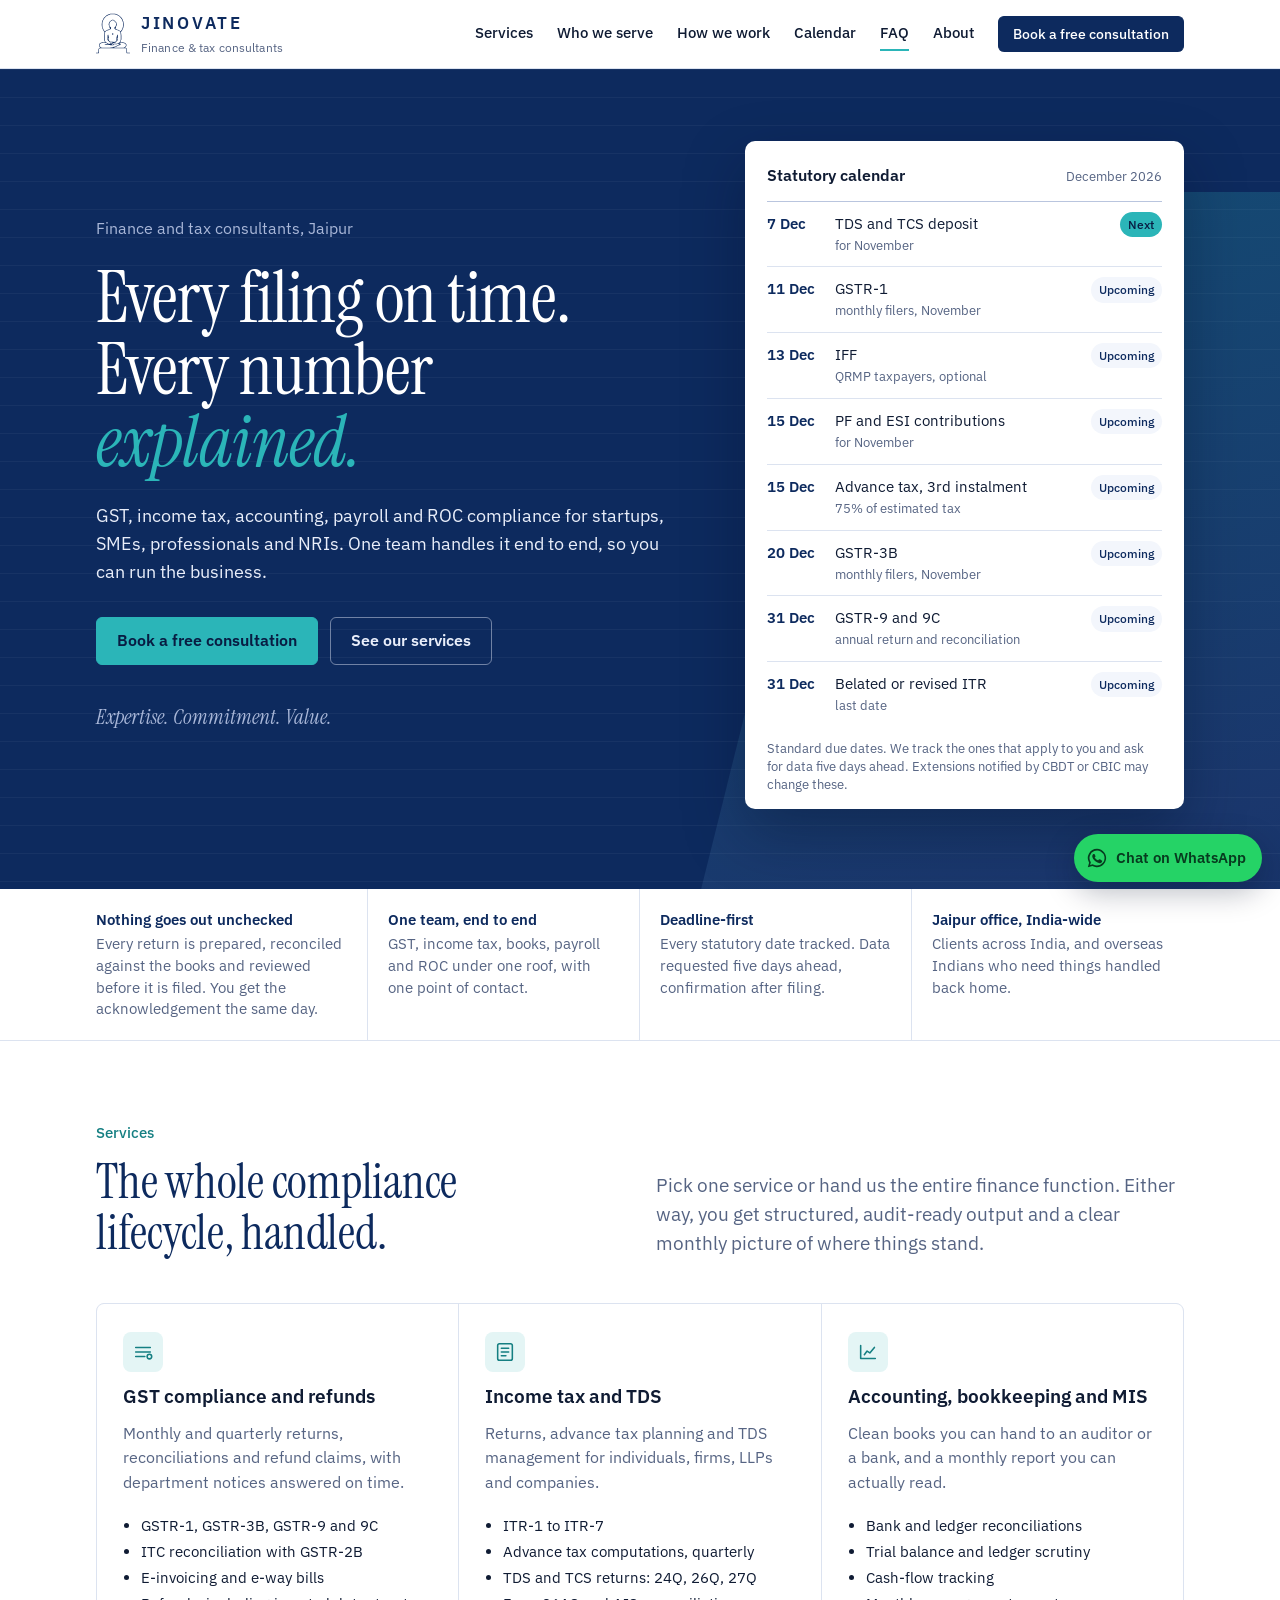
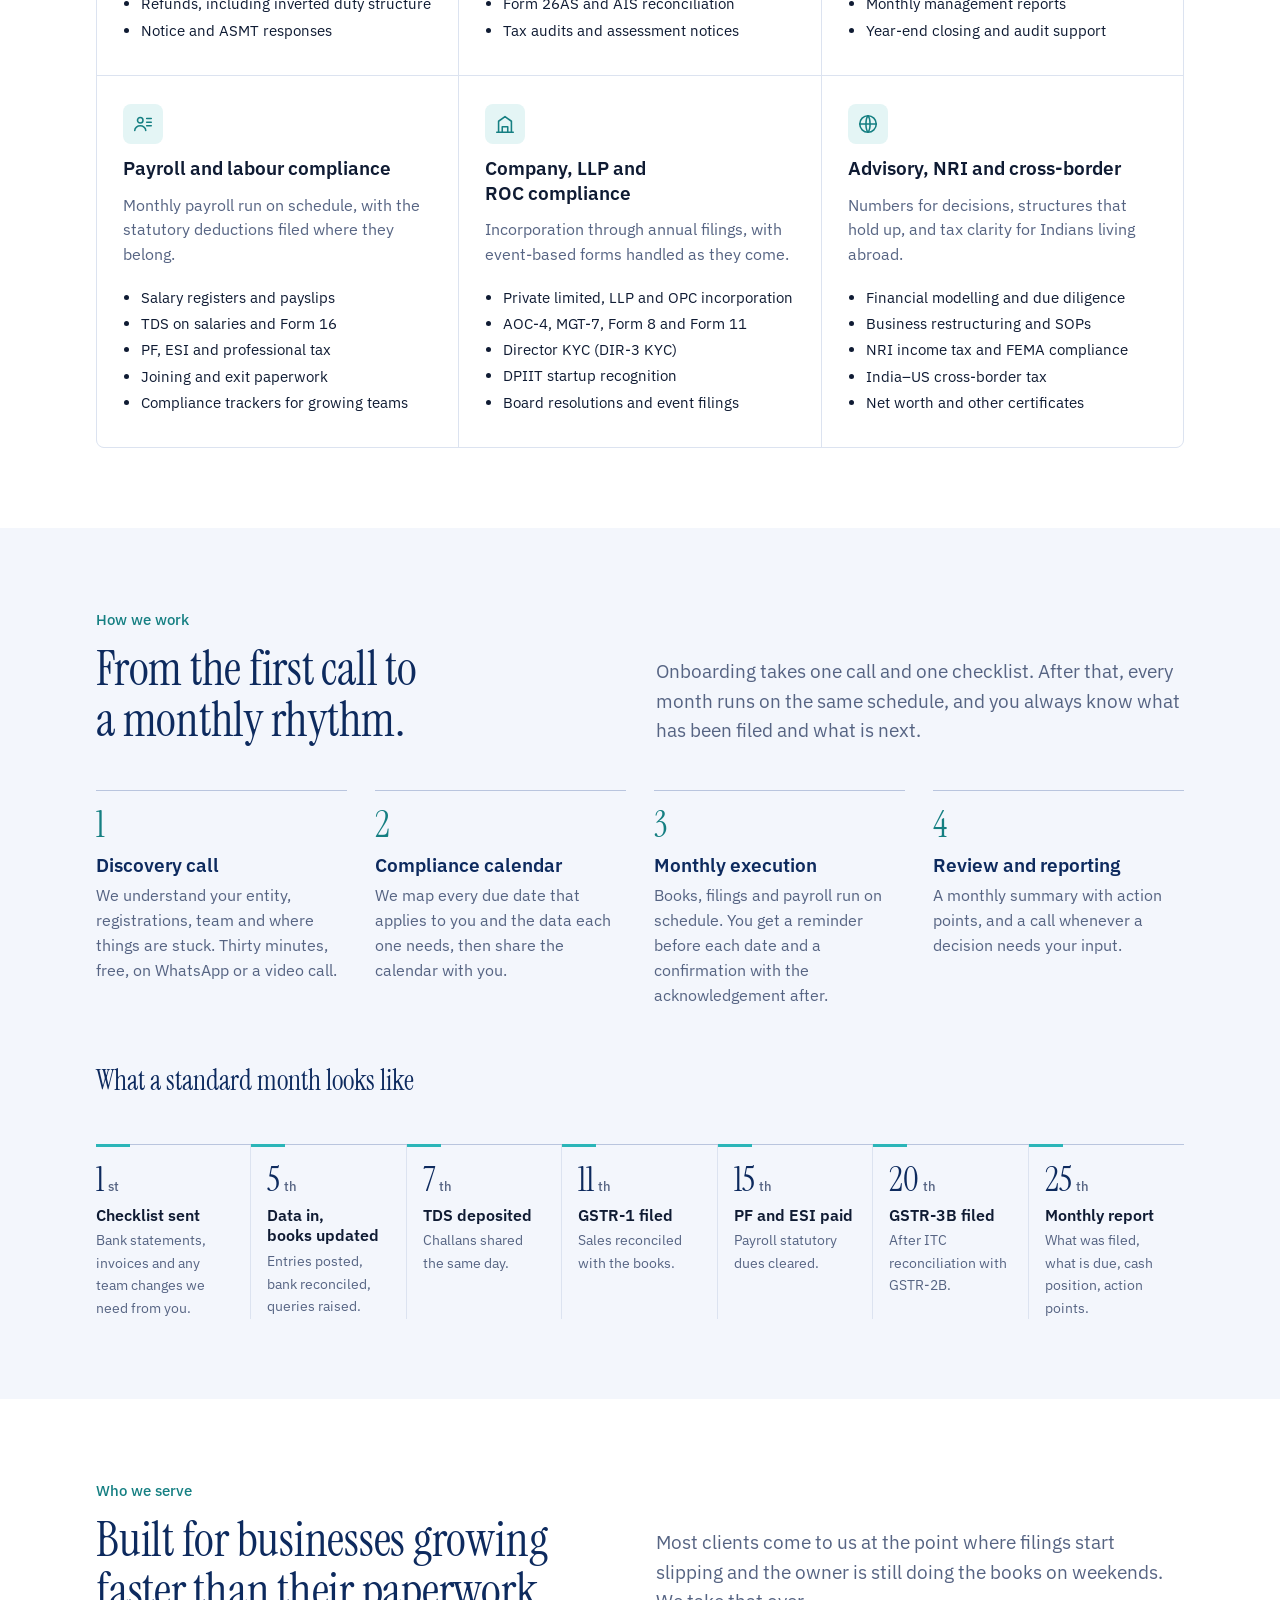
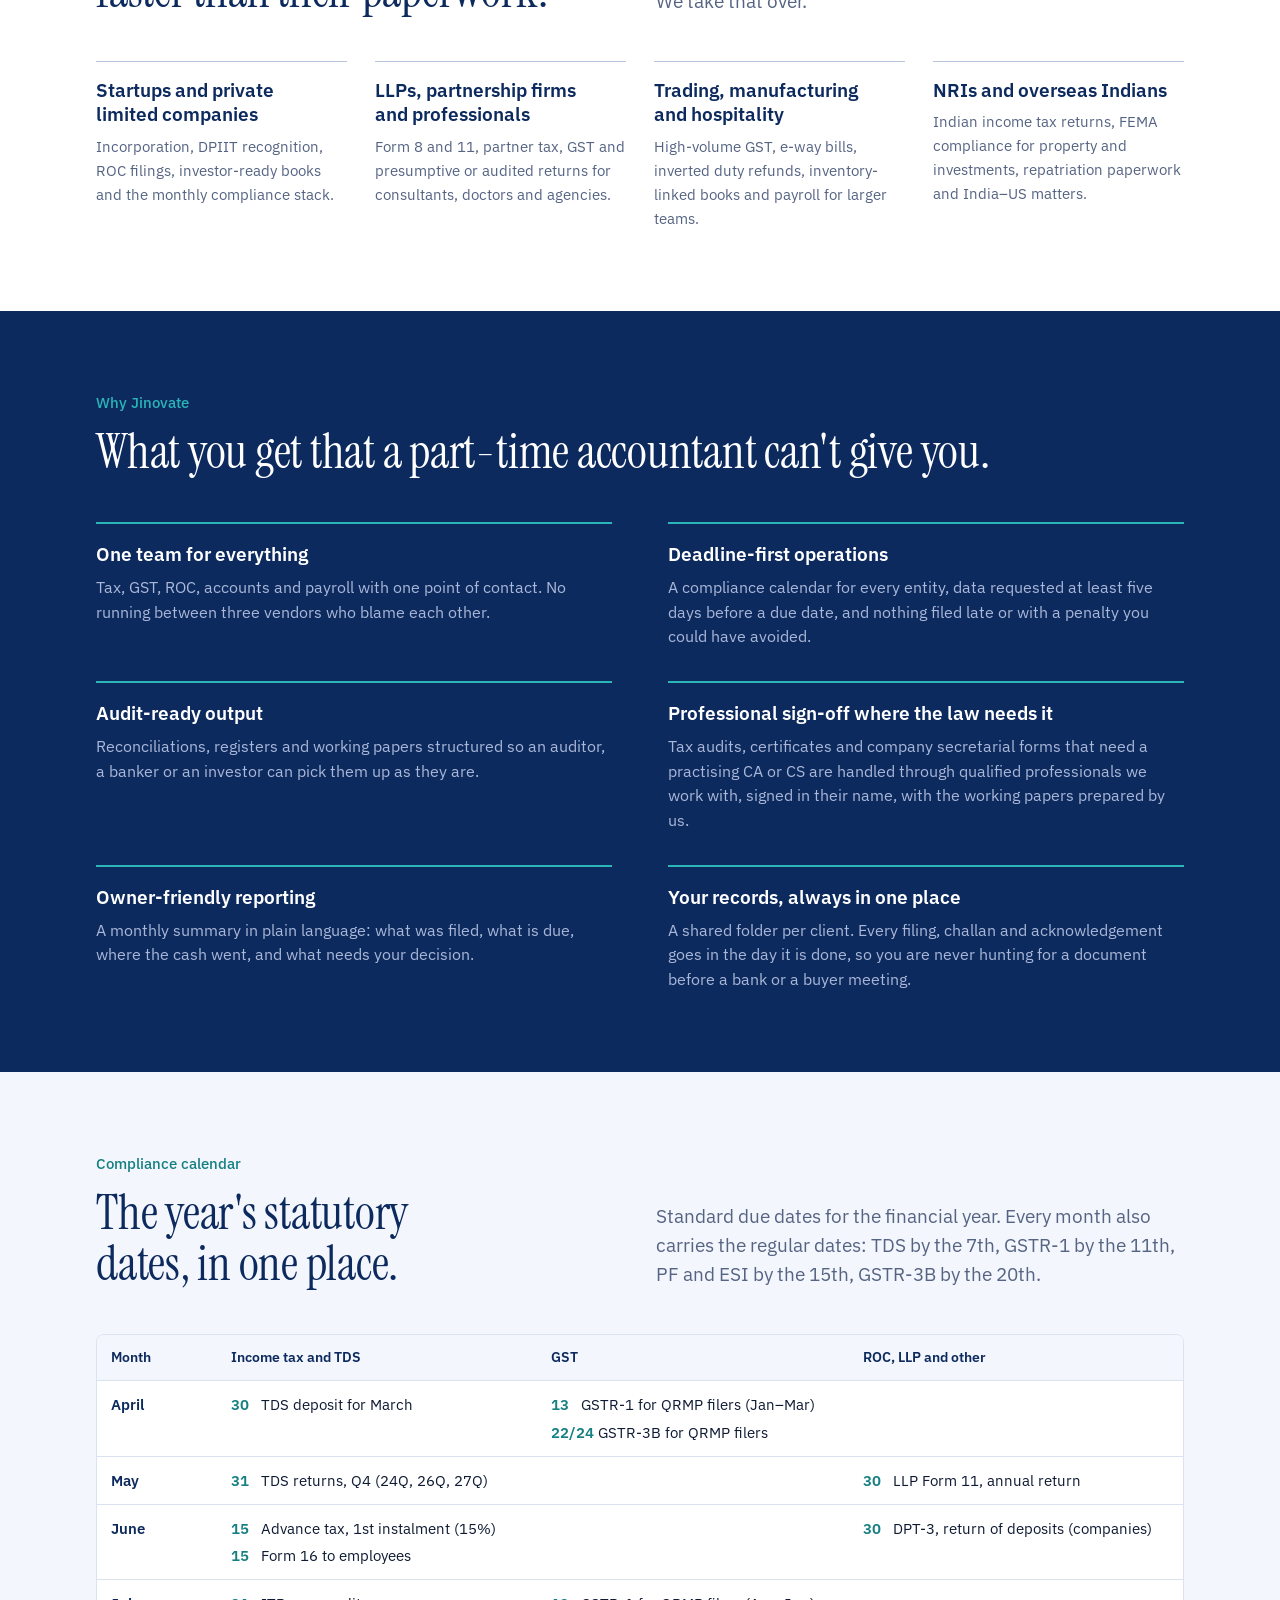
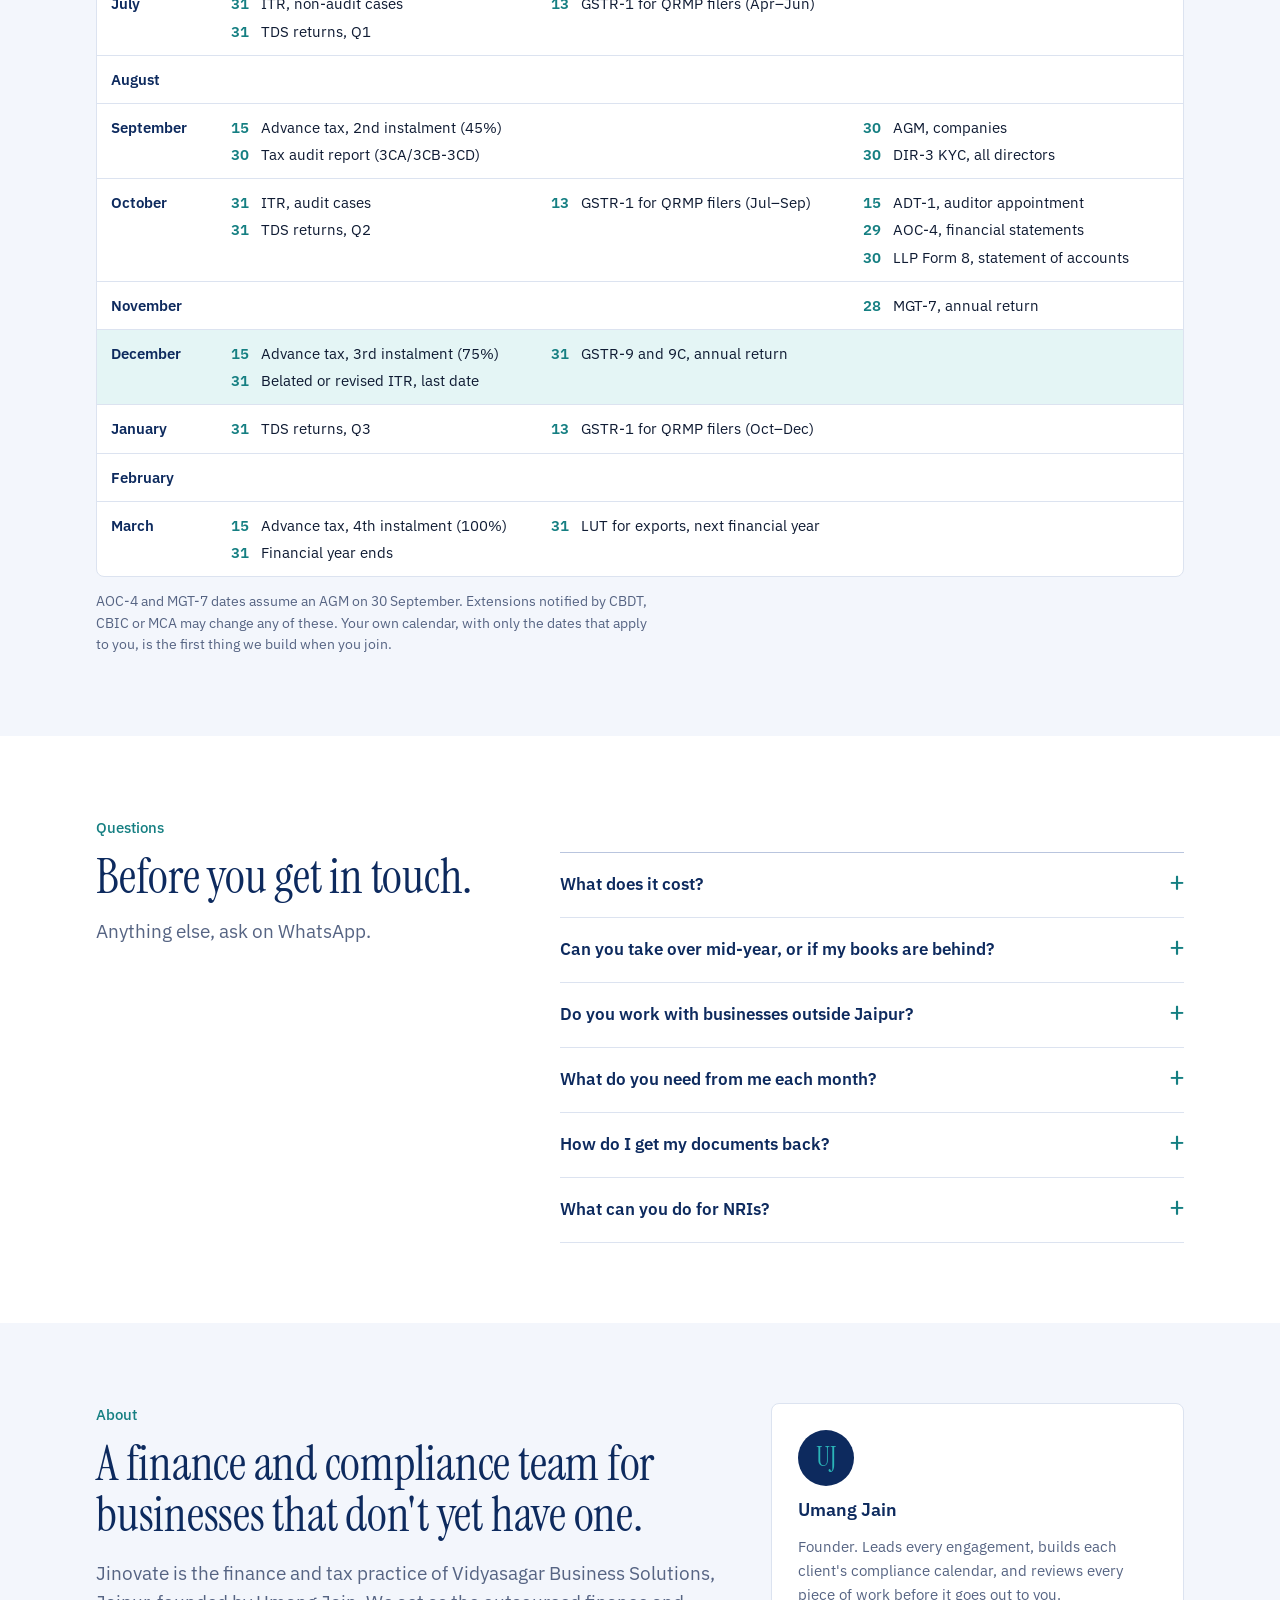
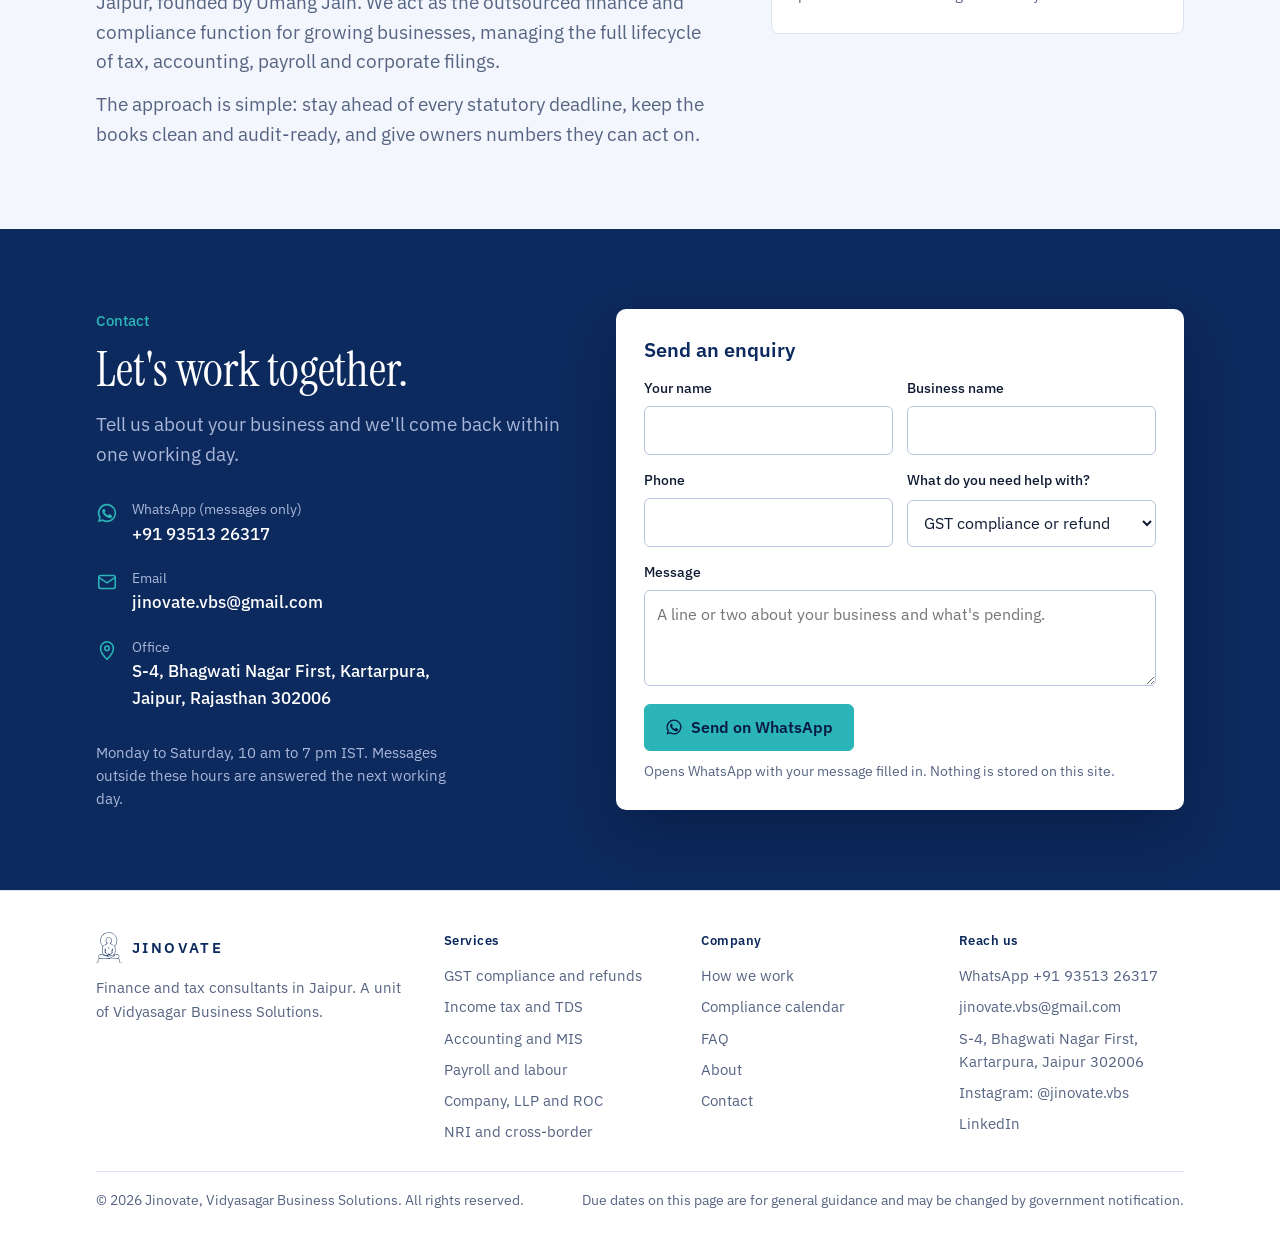
==== commit 137092b5: "Add Instagram and LinkedIn links to the footer and structured data Co-Authored-By: Claude Fable 5.1 " ====
--- a/index.html
+++ b/index.html
@@ -574,7 +574,7 @@
       </div>
       <div><h4>Services</h4><ul><li><a href="#services">GST compliance and refunds</a></li><li><a href="#services">Income tax and TDS</a></li><li><a href="#services">Accounting and MIS</a></li><li><a href="#services">Payroll and labour</a></li><li><a href="#services">Company, LLP and ROC</a></li><li><a href="#services">NRI and cross-border</a></li></ul></div>
       <div><h4>Company</h4><ul><li><a href="#process">How we work</a></li><li><a href="#calendar">Compliance calendar</a></li><li><a href="#faq">FAQ</a></li><li><a href="#about">About</a></li><li><a href="#contact">Contact</a></li></ul></div>
-      <div><h4>Reach us</h4><ul><li><a href="https://wa.me/919351326317" target="_blank" rel="noopener">WhatsApp +91 93513 26317</a></li><li><a href="mailto:jinovate.vbs@gmail.com">jinovate.vbs@gmail.com</a></li><li>S-4, Bhagwati Nagar First, Kartarpura, Jaipur 302006</li></ul></div>
+      <div><h4>Reach us</h4><ul><li><a href="https://wa.me/919351326317" target="_blank" rel="noopener">WhatsApp +91 93513 26317</a></li><li><a href="mailto:jinovate.vbs@gmail.com">jinovate.vbs@gmail.com</a></li><li>S-4, Bhagwati Nagar First, Kartarpura, Jaipur 302006</li><li><a href="https://www.instagram.com/jinovate.vbs/" target="_blank" rel="noopener">Instagram: @jinovate.vbs</a></li><li><a href="https://www.linkedin.com/in/vidyasagarbusinesssolutions/" target="_blank" rel="noopener">LinkedIn</a></li></ul></div>
     </div>
     <div class="footer-legal">
       <div>© <span id="year">2026</span> Jinovate, Vidyasagar Business Solutions. All rights reserved.</div>
@@ -597,6 +597,7 @@
   "description": "Finance and tax consultants in Jaipur. GST, income tax, accounting, payroll and ROC compliance for startups, SMEs, professionals and NRIs.",
   "url": "https://www.jinovate.com/",
   "email": "jinovate.vbs@gmail.com",
+  "sameAs": ["https://www.instagram.com/jinovate.vbs/", "https://www.linkedin.com/in/vidyasagarbusinesssolutions/"],
   "founder": {"@type": "Person", "name": "Umang Jain"},
   "address": {"@type": "PostalAddress", "streetAddress": "S-4, Bhagwati Nagar First, Kartarpura", "addressLocality": "Jaipur", "addressRegion": "Rajasthan", "postalCode": "302006", "addressCountry": "IN"},
   "areaServed": "IN",
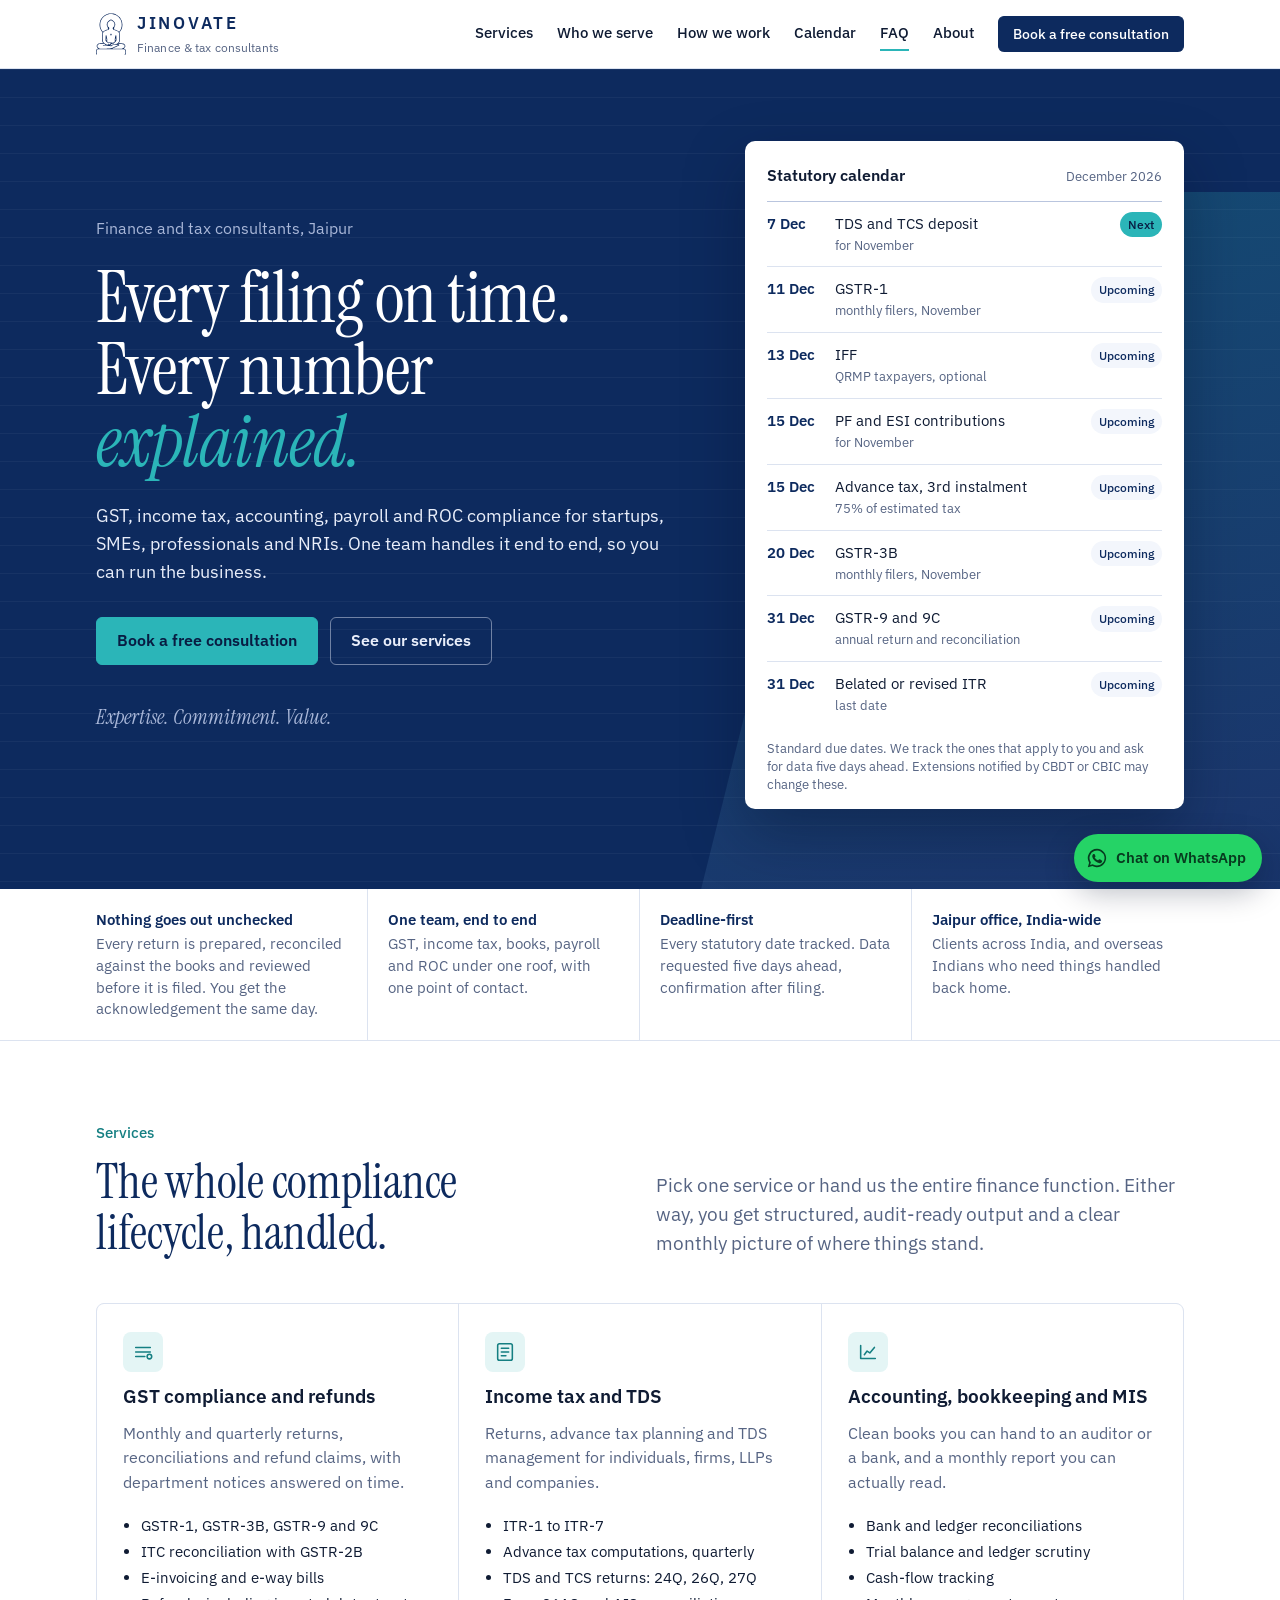
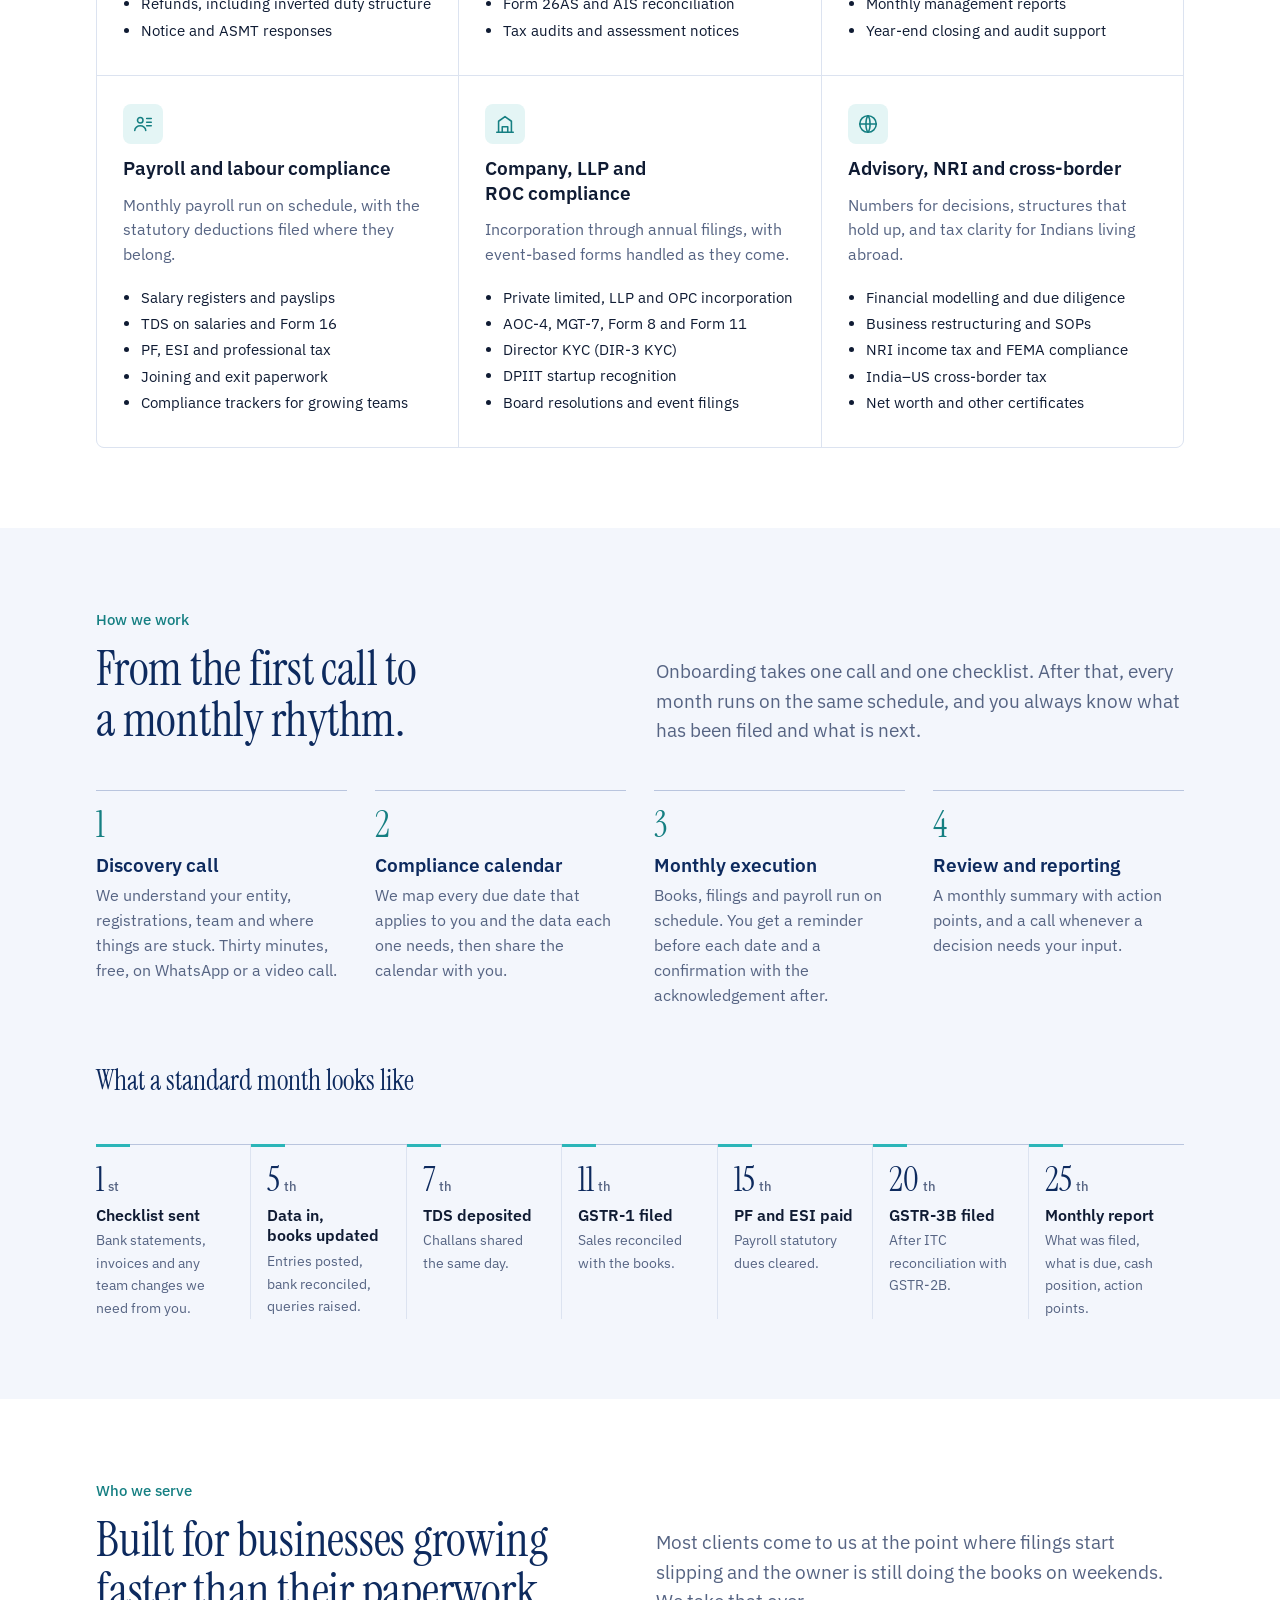
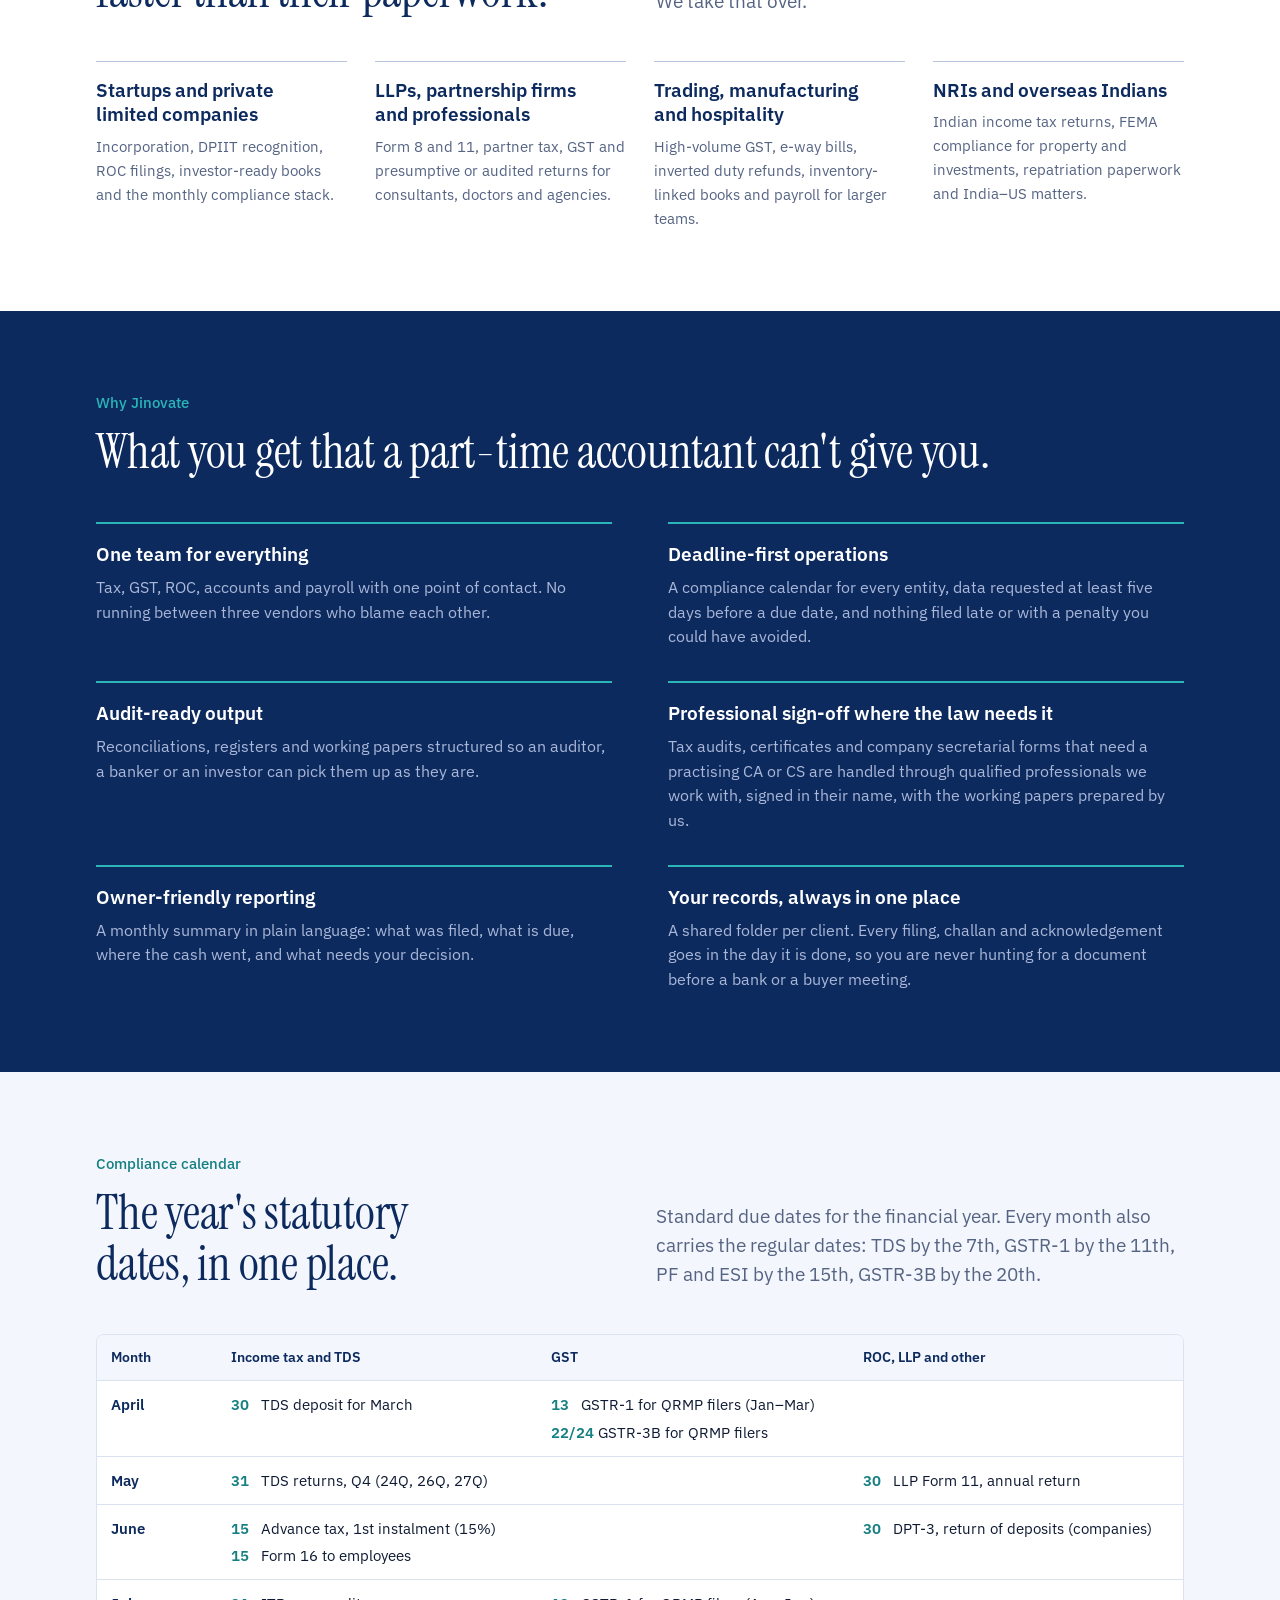
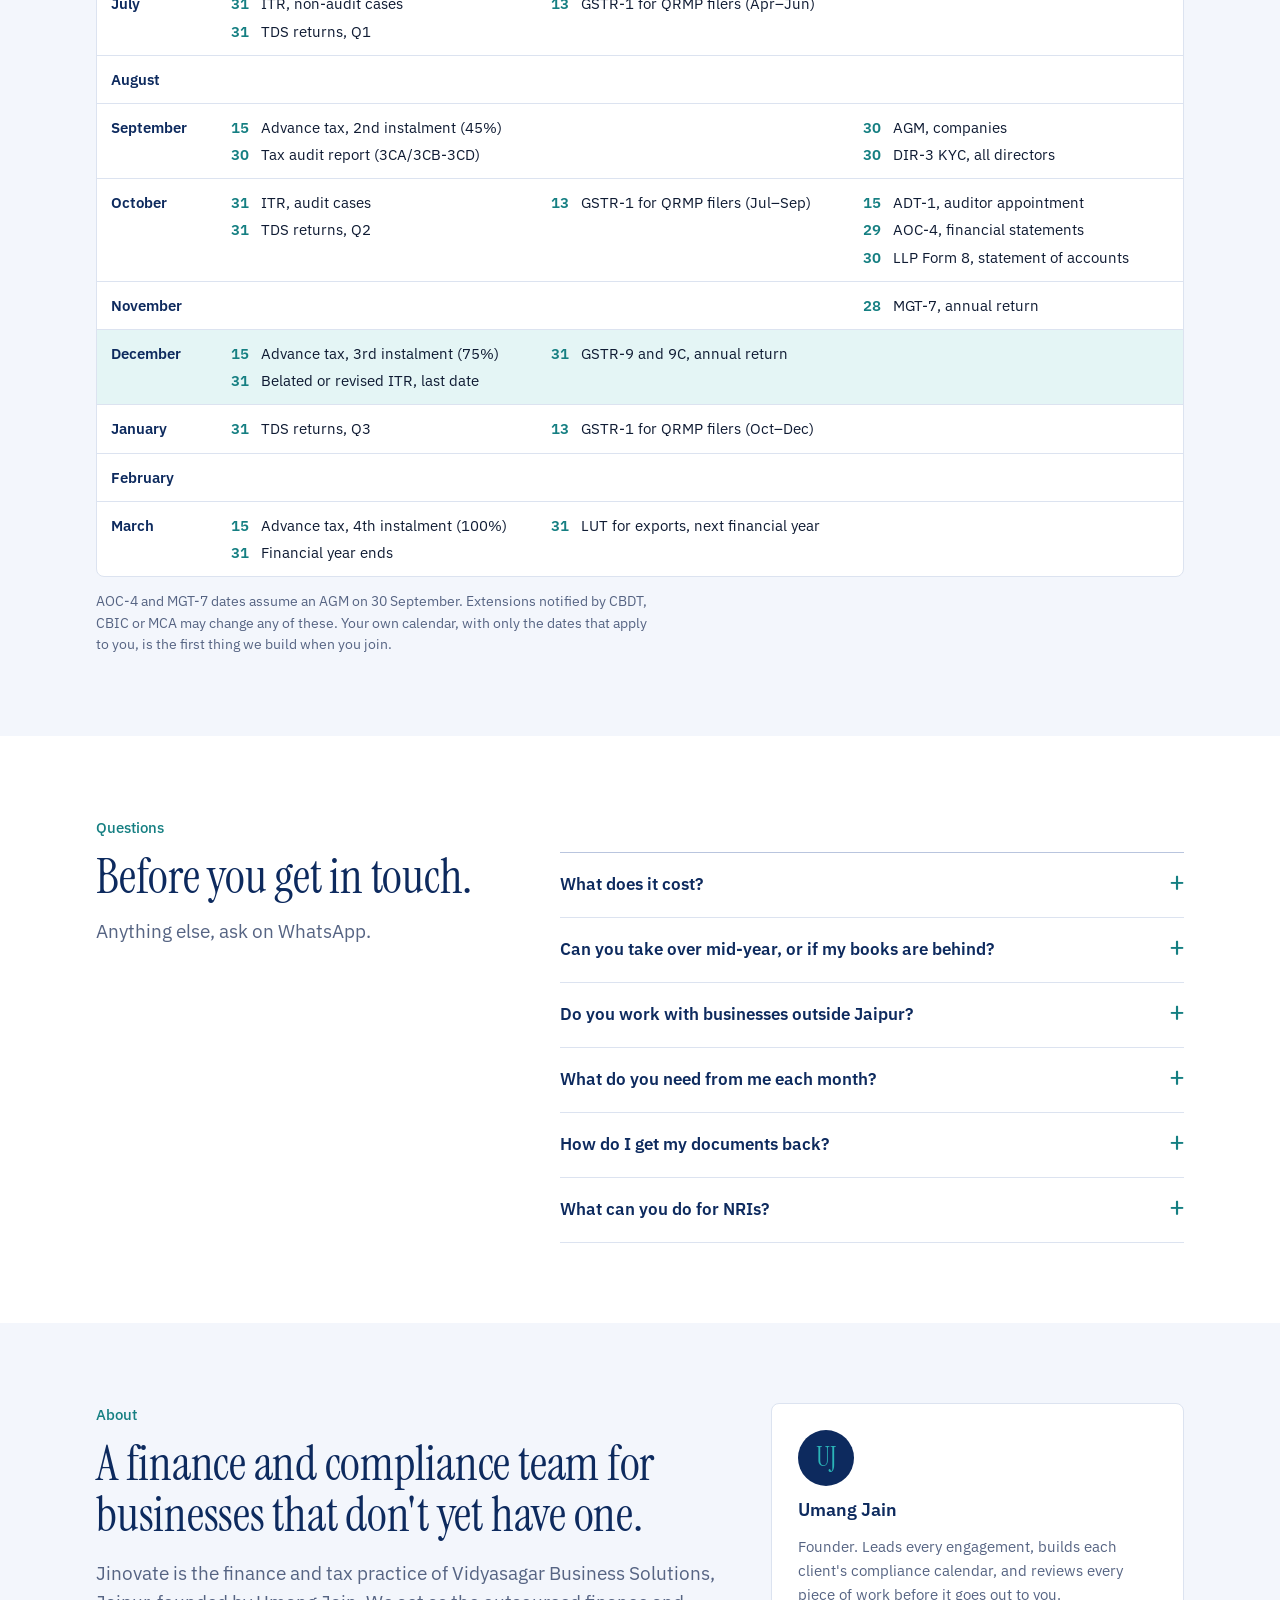
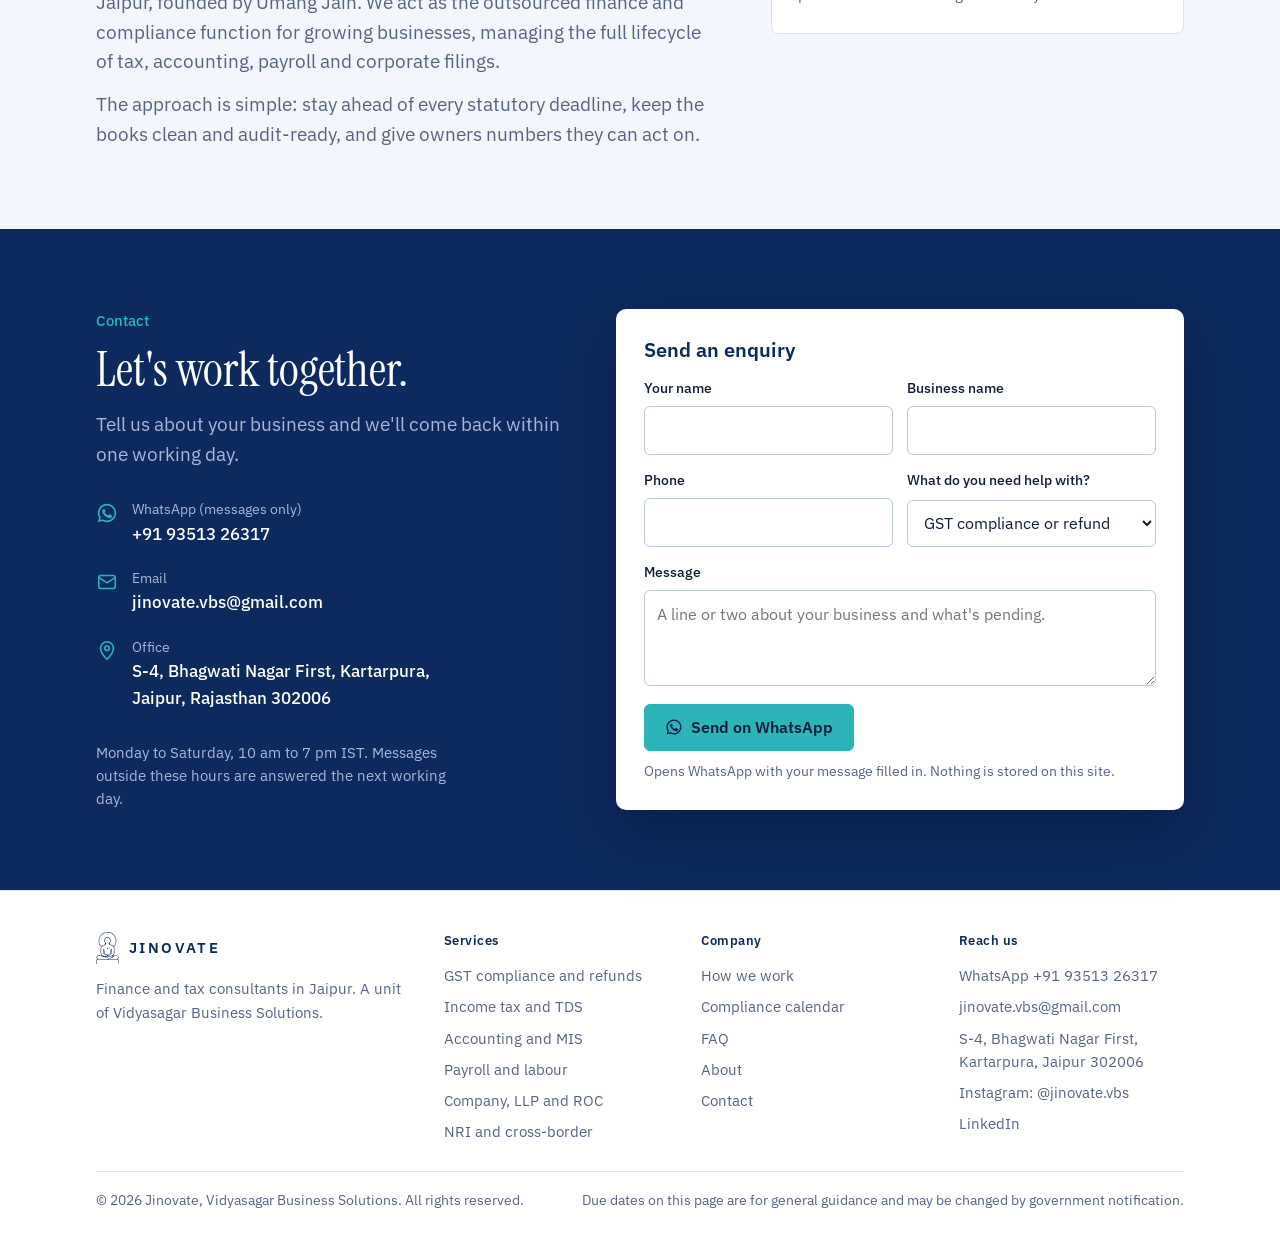
==== commit 7f090799: "Refine the brand mark: smoothed curves, trimmed base, matching favicon Co-Authored-By: Claude Fable " ====
--- a/index.html
+++ b/index.html
@@ -100,7 +100,7 @@
 .site-header{position:sticky;top:env(safe-area-inset-top,0px);z-index:9;background:rgba(255,255,255,.92);backdrop-filter:saturate(1.2) blur(8px);-webkit-backdrop-filter:saturate(1.2) blur(8px);border-bottom:1px solid var(--line)}
 .site-header .wrap{display:flex;align-items:center;justify-content:space-between;gap:16px;min-height:68px;position:relative}
 .brand{display:flex;align-items:center;gap:11px;text-decoration:none}
-.brand-mark{width:34px;height:43px;flex:none;color:var(--navy)}
+.brand-mark{width:30px;height:44px;flex:none;color:var(--navy)}
 .brand-name{font-weight:600;letter-spacing:.16em;font-size:17px;color:var(--navy);line-height:1.1}
 .brand-sub{display:block;font-size:11.5px;letter-spacing:.01em;color:var(--muted);margin-top:2px;font-weight:400}
 .nav{display:flex;align-items:center;gap:24px}
@@ -280,7 +280,7 @@
 .footer a:hover{color:var(--navy)}
 .footer .brand-name{font-size:15px}
 .footer .fb{display:flex;align-items:center;gap:10px;margin-bottom:12px}
-.footer .fb .brand-mark{width:26px;height:33px}
+.footer .fb .brand-mark{width:23px;height:34px}
 .footer-legal{display:flex;flex-wrap:wrap;justify-content:space-between;gap:8px 24px;padding-top:18px;font-size:13.5px}
 @media (max-width:900px){.footer-grid{grid-template-columns:1fr 1fr}}
 @media (max-width:520px){.footer-grid{grid-template-columns:1fr}}
@@ -298,7 +298,7 @@
 <header class="site-header">
   <div class="wrap">
     <a class="brand" href="#top" aria-label="Jinovate home">
-      <svg class="brand-mark" viewBox="34 0 68 85" aria-hidden="true"><path fill="currentColor" fill-rule="evenodd" d="M67.1,42.0 L66.2,43.0 L66.1,43.9 L67.0,45.1 L67.6,45.2 L68.5,44.4 L68.8,43.2 L67.8,42.0Z M0.0,80.9 L0.0,81.9 L39.2,81.9 L39.8,81.5 L40.0,80.6 L40.0,74.1 L40.2,73.5 L41.6,72.1 L42.4,71.9 L92.5,71.9 L93.5,72.2 L94.9,74.0 L94.9,80.4 L95.0,81.2 L95.6,81.9 L135.9,81.9 L135.9,80.9 L97.0,80.9 L96.1,80.4 L95.9,73.4 L94.4,71.6 L92.5,70.8 L92.5,70.2 L93.9,68.9 L94.9,67.2 L95.0,64.9 L94.6,63.9 L93.0,62.0 L91.1,61.0 L86.9,60.1 L83.4,60.1 L83.0,59.8 L83.0,59.0 L83.8,58.2 L84.1,56.2 L84.8,54.5 L84.8,46.5 L83.9,39.4 L86.8,35.4 L87.1,34.1 L87.9,33.0 L88.9,30.1 L89.5,25.6 L89.5,23.6 L88.6,18.2 L88.1,17.4 L87.9,16.1 L85.8,12.2 L84.1,10.2 L80.8,7.0 L75.8,4.1 L72.1,3.0 L69.5,2.8 L62.8,3.0 L59.5,4.0 L55.4,6.1 L53.1,7.9 L49.9,11.2 L48.1,13.9 L47.9,14.8 L47.1,15.9 L45.9,19.9 L45.4,23.9 L45.5,26.6 L46.0,30.0 L46.8,31.8 L47.0,33.0 L49.1,36.9 L51.0,39.4 L50.1,46.8 L50.1,54.1 L51.1,58.1 L52.0,59.1 L52.0,59.6 L51.4,60.1 L50.0,60.0 L47.1,60.2 L43.8,61.0 L41.8,62.1 L40.2,63.9 L39.9,65.0 L40.0,67.2 L41.0,68.9 L42.4,70.1 L42.4,70.8 L41.0,71.2 L39.0,73.4 L38.8,80.4 L37.9,80.9Z M41.0,66.2 L41.0,65.0 L41.2,64.4 L42.4,63.1 L43.2,62.8 L43.8,62.2 L48.9,61.2 L53.2,61.1 L55.6,62.1 L56.9,63.2 L56.8,63.9 L54.4,63.5 L52.2,63.8 L51.5,64.2 L51.6,64.8 L51.9,64.9 L58.5,64.9 L63.4,65.8 L68.4,65.9 L69.2,65.4 L70.4,64.1 L71.5,63.8 L73.8,64.0 L75.6,63.9 L77.5,63.0 L79.1,63.0 L80.5,63.8 L81.2,63.9 L81.2,64.4 L81.0,64.6 L78.9,65.1 L75.9,66.9 L74.9,67.1 L74.0,67.8 L72.8,68.0 L71.5,68.8 L69.6,69.1 L68.2,69.8 L61.4,70.8 L45.6,70.8 L43.5,69.8 L42.4,68.8 L41.4,67.4Z M93.9,64.9 L93.8,67.0 L92.8,68.5 L91.4,69.8 L89.2,70.8 L71.1,71.0 L70.4,70.8 L70.5,70.0 L72.0,69.8 L73.0,69.1 L74.2,68.9 L79.8,66.0 L81.0,65.8 L83.0,64.9 L83.4,64.4 L83.1,63.2 L80.6,62.0 L80.6,61.5 L81.4,61.0 L85.8,61.2 L90.5,62.0 L92.4,63.0Z M76.1,50.9 L76.8,50.9 L77.0,51.8 L77.0,54.5 L76.6,55.0 L76.1,55.0 L75.9,54.5 L75.9,51.8Z M58.1,50.8 L58.9,50.9 L59.0,54.8 L58.8,55.1 L58.2,55.1 L57.9,54.6 L57.9,51.6Z M67.9,15.9 L70.1,17.2 L71.8,18.9 L72.5,19.2 L74.0,21.8 L74.2,25.6 L73.1,27.8 L72.9,28.8 L72.4,29.2 L71.4,29.6 L71.0,30.4 L70.8,32.0 L71.1,33.0 L73.5,34.9 L77.6,36.1 L78.9,36.9 L80.1,37.2 L81.5,38.2 L82.8,39.9 L83.5,46.1 L83.5,54.0 L82.8,57.6 L81.9,58.9 L79.9,60.8 L77.9,61.9 L75.4,62.8 L70.8,62.8 L70.1,63.0 L68.2,64.6 L67.4,64.9 L66.0,64.9 L65.5,64.6 L65.5,64.1 L67.0,63.4 L67.0,62.5 L67.4,62.0 L68.9,61.9 L71.0,60.9 L72.6,60.8 L77.8,55.6 L78.0,54.0 L77.6,45.2 L77.2,44.9 L76.4,45.1 L75.6,48.5 L75.1,49.8 L74.8,53.6 L75.0,56.5 L74.8,57.0 L72.8,58.9 L72.2,59.1 L71.4,59.1 L70.6,59.6 L69.5,59.6 L68.4,59.0 L62.6,59.0 L60.1,56.9 L60.0,51.2 L59.8,49.6 L59.0,47.4 L58.9,46.0 L58.6,45.2 L58.1,44.9 L57.2,45.4 L56.9,54.0 L57.1,55.6 L61.5,59.8 L62.5,60.2 L63.6,60.4 L64.6,60.0 L66.9,60.0 L67.1,60.2 L67.1,60.8 L66.2,61.1 L65.0,62.6 L63.9,62.8 L63.2,62.2 L62.4,62.2 L60.8,63.5 L60.2,63.5 L58.9,62.9 L57.9,62.1 L57.0,61.9 L55.9,61.0 L55.1,60.8 L53.0,58.9 L52.2,57.8 L51.4,53.4 L51.4,47.0 L52.0,40.4 L52.9,38.9 L55.0,37.1 L56.1,36.9 L57.6,36.0 L59.1,35.8 L60.0,35.2 L61.5,34.9 L63.9,32.9 L64.1,31.6 L63.8,30.0 L63.4,29.5 L62.1,28.9 L61.8,27.6 L61.1,26.9 L60.6,25.5 L61.0,21.4 L62.6,19.1 L64.9,17.2 L65.8,16.9 L66.4,16.1Z M52.1,10.4 L54.5,8.2 L57.0,6.8 L57.6,6.1 L58.6,5.9 L59.9,5.1 L61.4,4.9 L62.9,4.2 L65.4,3.9 L71.0,4.0 L75.0,5.1 L76.2,5.9 L77.2,6.1 L81.6,9.2 L83.6,11.4 L85.6,14.2 L86.1,15.6 L86.8,16.5 L87.1,18.2 L87.8,19.5 L88.1,22.1 L88.2,25.1 L87.8,29.6 L87.0,31.4 L86.8,32.8 L86.1,33.6 L85.8,34.8 L85.0,35.6 L83.9,37.6 L83.5,38.0 L82.6,37.9 L80.2,36.0 L79.2,35.8 L78.2,35.1 L76.5,34.8 L75.1,34.0 L73.8,33.8 L73.1,33.1 L73.0,32.2 L73.8,31.4 L73.8,29.4 L75.8,25.0 L75.2,23.4 L75.0,21.1 L73.2,18.4 L72.2,17.8 L71.6,17.0 L68.5,14.9 L66.8,14.8 L64.6,16.0 L61.2,18.9 L59.9,21.2 L59.2,25.2 L61.1,29.2 L61.1,31.1 L61.4,31.8 L62.0,32.2 L62.0,32.9 L61.2,33.8 L59.5,34.1 L58.5,34.8 L57.1,35.0 L55.8,35.8 L54.8,36.0 L52.4,37.9 L51.2,37.9 L49.0,34.5 L47.1,29.8 L46.8,26.6 L46.8,22.4 L47.0,20.1 L47.9,17.9 L48.1,16.5 L50.0,13.1Z"/></svg>
+      <svg class="brand-mark" viewBox="38.8 0 57.4 85" aria-hidden="true"><path fill="currentColor" fill-rule="evenodd" d="M67.44,42.03 C67.30,42.03 67.20,42.06 67.06,42.15 C66.93,42.24 66.76,42.39 66.62,42.56 C66.48,42.74 66.31,43.00 66.23,43.19 C66.15,43.38 66.14,43.52 66.14,43.69 C66.15,43.85 66.19,44.00 66.28,44.19 C66.37,44.38 66.50,44.64 66.71,44.81 C66.91,44.99 67.30,45.19 67.50,45.24 C67.70,45.28 67.79,45.18 67.93,45.09 C68.07,45.00 68.23,44.84 68.36,44.68 C68.48,44.52 68.61,44.31 68.69,44.12 C68.76,43.94 68.87,43.83 68.80,43.56 C68.73,43.29 68.43,42.74 68.27,42.50 C68.12,42.26 68.01,42.23 67.88,42.15 C67.74,42.07 67.57,42.03 67.44,42.03Z M0.05,81.83 C0.10,82.00 -6.12,81.98 0.38,82.00 C6.87,82.02 32.44,82.02 39.00,81.95 C45.56,81.87 39.57,81.75 39.74,81.54 C39.91,81.33 39.98,81.71 40.02,80.69 C40.07,79.66 39.97,76.50 40.00,75.38 C40.03,74.25 39.99,74.42 40.23,73.94 C40.47,73.45 41.05,72.79 41.44,72.47 C41.83,72.15 34.12,72.10 42.56,72.02 C51.00,71.94 83.68,71.98 92.06,72.00 C100.45,72.02 92.65,72.06 92.88,72.13 C93.10,72.21 93.14,72.14 93.44,72.42 C93.74,72.70 94.43,73.31 94.68,73.81 C94.93,74.31 94.89,74.24 94.94,75.44 C94.99,76.64 94.92,79.97 94.99,81.00 C95.05,82.03 95.17,81.49 95.34,81.64 C95.51,81.80 89.30,81.89 96.00,81.95 C102.70,82.01 128.92,82.01 135.56,82.00 C142.20,81.99 135.77,81.96 135.84,81.90 C135.90,81.84 135.93,81.78 135.94,81.62 C135.95,81.47 135.97,81.11 135.91,80.97 C135.85,80.82 141.93,80.78 135.56,80.75 C129.19,80.72 104.15,80.83 97.69,80.81 C91.23,80.80 97.02,80.74 96.81,80.67 C96.60,80.61 96.52,80.52 96.42,80.41 C96.31,80.30 96.25,80.20 96.19,80.00 C96.13,79.80 96.08,80.04 96.07,79.19 C96.06,78.33 96.15,75.82 96.12,74.88 C96.10,73.93 96.11,73.97 95.89,73.50 C95.68,73.03 95.17,72.39 94.85,72.03 C94.54,71.67 94.32,71.56 94.00,71.36 C93.68,71.15 93.17,70.95 92.96,70.80 C92.75,70.65 92.76,70.57 92.75,70.44 C92.74,70.30 92.71,70.28 92.92,70.00 C93.13,69.72 93.67,69.25 94.01,68.75 C94.36,68.25 94.78,67.46 94.97,67.00 C95.15,66.54 95.10,66.32 95.12,66.00 C95.13,65.68 95.14,65.45 95.04,65.06 C94.94,64.68 94.80,64.16 94.50,63.69 C94.21,63.21 93.81,62.66 93.25,62.22 C92.69,61.78 92.12,61.39 91.12,61.06 C90.12,60.72 88.48,60.38 87.25,60.22 C86.02,60.06 84.41,60.15 83.75,60.08 C83.09,60.02 83.40,59.94 83.29,59.84 C83.19,59.73 82.99,59.81 83.10,59.44 C83.21,59.07 83.71,58.38 83.97,57.62 C84.23,56.88 84.54,55.58 84.68,54.94 C84.82,54.29 84.80,55.17 84.81,53.75 C84.82,52.33 84.88,48.80 84.75,46.44 C84.62,44.07 84.12,40.81 84.04,39.56 C83.96,38.31 83.84,39.62 84.29,38.94 C84.73,38.25 86.12,36.41 86.72,35.44 C87.31,34.47 87.50,33.97 87.86,33.12 C88.21,32.28 88.58,31.43 88.84,30.38 C89.09,29.32 89.28,27.70 89.40,26.81 C89.52,25.93 89.55,25.62 89.56,25.06 C89.58,24.50 89.65,24.55 89.50,23.44 C89.36,22.32 88.97,19.64 88.68,18.38 C88.39,17.11 88.24,16.88 87.76,15.88 C87.28,14.88 86.48,13.38 85.82,12.38 C85.16,11.38 84.63,10.74 83.81,9.88 C83.00,9.01 81.95,7.96 80.94,7.17 C79.93,6.38 78.69,5.68 77.75,5.15 C76.81,4.62 76.24,4.35 75.31,4.00 C74.39,3.65 73.33,3.29 72.19,3.07 C71.04,2.85 69.74,2.72 68.44,2.69 C67.14,2.65 65.45,2.78 64.38,2.87 C63.30,2.96 62.85,3.01 62.00,3.23 C61.15,3.44 60.33,3.67 59.25,4.15 C58.17,4.63 56.55,5.45 55.50,6.11 C54.45,6.77 53.83,7.28 52.94,8.09 C52.05,8.89 50.95,9.97 50.16,10.94 C49.38,11.90 48.72,13.01 48.21,13.88 C47.70,14.74 47.47,15.17 47.10,16.12 C46.72,17.08 46.24,18.36 45.96,19.62 C45.69,20.89 45.52,22.56 45.44,23.69 C45.36,24.81 45.37,25.29 45.48,26.38 C45.59,27.46 45.84,29.08 46.10,30.19 C46.36,31.29 46.68,32.14 47.03,33.00 C47.39,33.86 47.62,34.40 48.22,35.38 C48.82,36.35 50.19,38.19 50.64,38.88 C51.09,39.56 50.86,39.21 50.90,39.50 C50.94,39.79 51.02,39.44 50.90,40.62 C50.78,41.81 50.32,44.53 50.19,46.62 C50.06,48.72 50.10,51.79 50.12,53.19 C50.15,54.58 50.17,54.28 50.31,55.00 C50.45,55.72 50.72,56.82 50.96,57.50 C51.21,58.18 51.64,58.74 51.79,59.06 C51.94,59.39 51.87,59.31 51.85,59.44 C51.82,59.57 51.75,59.73 51.65,59.83 C51.55,59.93 51.97,59.96 51.25,60.03 C50.53,60.11 48.55,60.11 47.31,60.28 C46.07,60.46 44.75,60.75 43.81,61.07 C42.88,61.40 42.25,61.80 41.69,62.24 C41.13,62.67 40.71,63.32 40.44,63.69 C40.17,64.05 40.16,64.19 40.07,64.44 C39.98,64.69 39.92,64.75 39.91,65.19 C39.90,65.62 39.86,66.49 40.02,67.06 C40.18,67.64 40.53,68.14 40.87,68.62 C41.21,69.11 41.85,69.69 42.08,70.00 C42.31,70.31 42.25,70.36 42.24,70.50 C42.23,70.63 42.21,70.69 41.99,70.84 C41.77,70.98 41.26,71.15 40.94,71.36 C40.61,71.57 40.35,71.73 40.03,72.09 C39.71,72.44 39.24,73.04 39.04,73.50 C38.84,73.96 38.84,73.91 38.81,74.88 C38.78,75.84 38.90,78.39 38.85,79.31 C38.80,80.24 38.65,80.18 38.52,80.41 C38.39,80.65 38.26,80.64 38.06,80.70 C37.86,80.77 43.60,80.79 37.31,80.81 C31.02,80.83 6.52,80.79 0.32,80.82 C-5.89,80.84 0.12,80.78 0.07,80.95 C0.03,81.12 -0.00,81.65 0.05,81.83Z M41.12,65.81 C41.10,65.44 41.14,65.15 41.23,64.88 C41.31,64.60 41.42,64.46 41.63,64.19 C41.84,63.92 42.12,63.56 42.50,63.25 C42.88,62.94 43.51,62.55 43.94,62.35 C44.36,62.14 44.06,62.19 45.06,62.01 C46.06,61.84 48.67,61.44 49.94,61.31 C51.21,61.19 52.04,61.24 52.69,61.26 C53.33,61.28 53.35,61.25 53.81,61.41 C54.27,61.56 55.00,61.89 55.44,62.19 C55.88,62.50 56.27,63.02 56.44,63.25 C56.60,63.48 56.49,63.48 56.44,63.55 C56.39,63.62 56.60,63.68 56.12,63.68 C55.65,63.68 54.21,63.54 53.56,63.56 C52.92,63.58 52.54,63.72 52.25,63.81 C51.96,63.90 51.94,63.99 51.84,64.09 C51.75,64.20 51.69,64.33 51.69,64.44 C51.69,64.55 51.74,64.66 51.85,64.75 C51.95,64.84 51.95,64.95 52.31,64.96 C52.67,64.97 53.11,64.82 54.00,64.81 C54.89,64.81 56.06,64.78 57.62,64.94 C59.19,65.10 61.67,65.61 63.38,65.77 C65.08,65.94 66.96,65.95 67.88,65.94 C68.79,65.92 68.43,65.97 68.88,65.68 C69.32,65.40 70.11,64.53 70.56,64.23 C71.01,63.93 70.79,63.94 71.56,63.89 C72.33,63.85 74.43,63.99 75.19,63.97 C75.95,63.94 75.76,63.89 76.12,63.76 C76.49,63.63 77.00,63.32 77.38,63.20 C77.75,63.09 77.95,63.03 78.38,63.06 C78.80,63.09 79.56,63.27 79.94,63.39 C80.31,63.52 80.46,63.68 80.62,63.81 C80.77,63.94 80.87,64.04 80.85,64.19 C80.83,64.33 80.83,64.50 80.50,64.67 C80.17,64.84 79.64,64.86 78.88,65.21 C78.11,65.56 77.28,66.16 75.94,66.78 C74.59,67.40 72.22,68.40 70.81,68.90 C69.41,69.41 68.98,69.51 67.50,69.79 C66.02,70.07 63.41,70.42 61.94,70.59 C60.47,70.76 61.11,70.76 58.69,70.81 C56.26,70.86 49.52,70.90 47.38,70.88 C45.23,70.85 46.41,70.85 45.81,70.67 C45.22,70.49 44.37,70.12 43.81,69.79 C43.25,69.45 42.86,69.11 42.46,68.66 C42.06,68.22 41.63,67.60 41.40,67.12 C41.18,66.65 41.15,66.19 41.12,65.81Z M93.75,64.88 C93.80,65.28 93.90,66.09 93.73,66.69 C93.55,67.28 93.12,67.93 92.71,68.44 C92.29,68.94 91.88,69.34 91.25,69.72 C90.62,70.10 89.54,70.52 88.94,70.72 C88.33,70.91 90.00,70.86 87.62,70.88 C85.25,70.89 77.31,70.80 74.69,70.81 C72.06,70.82 72.49,70.94 71.88,70.94 C71.26,70.94 71.20,70.87 71.00,70.80 C70.80,70.72 70.66,70.61 70.65,70.50 C70.64,70.38 70.30,70.42 70.94,70.13 C71.58,69.85 73.02,69.45 74.50,68.79 C75.98,68.13 78.40,66.81 79.81,66.16 C81.23,65.52 82.38,65.24 82.98,64.93 C83.58,64.62 83.33,64.53 83.39,64.31 C83.45,64.09 83.42,63.84 83.33,63.62 C83.23,63.41 83.19,63.27 82.81,63.01 C82.43,62.74 81.35,62.27 81.05,62.03 C80.75,61.79 80.93,61.70 81.01,61.57 C81.08,61.44 80.67,61.26 81.50,61.24 C82.33,61.22 84.52,61.29 86.00,61.43 C87.48,61.57 89.29,61.79 90.38,62.10 C91.46,62.40 91.99,62.89 92.50,63.25 C93.01,63.61 93.21,63.98 93.41,64.25 C93.62,64.52 93.69,64.47 93.75,64.88Z M76.45,51.18 C76.55,51.21 76.71,51.32 76.79,51.62 C76.88,51.93 76.92,52.55 76.94,53.00 C76.95,53.45 76.97,54.02 76.89,54.31 C76.82,54.60 76.62,54.71 76.50,54.75 C76.37,54.80 76.24,54.69 76.15,54.56 C76.07,54.42 76.01,54.37 76.00,53.94 C75.99,53.50 76.04,52.35 76.08,51.94 C76.11,51.52 76.14,51.56 76.20,51.44 C76.26,51.31 76.35,51.15 76.45,51.18Z M58.44,51.17 C58.52,51.16 58.60,51.18 58.66,51.27 C58.72,51.35 58.77,51.25 58.82,51.69 C58.88,52.12 58.98,53.40 58.99,53.88 C58.99,54.35 58.95,54.40 58.87,54.56 C58.79,54.73 58.62,54.86 58.50,54.88 C58.39,54.89 58.24,54.81 58.16,54.68 C58.07,54.54 58.01,54.54 58.00,54.06 C57.99,53.58 58.05,52.26 58.08,51.81 C58.11,51.36 58.14,51.48 58.20,51.38 C58.26,51.27 58.37,51.19 58.44,51.17Z M67.56,15.97 C67.89,15.97 67.99,15.99 68.44,16.25 C68.89,16.50 69.58,16.97 70.25,17.50 C70.92,18.04 71.91,18.83 72.49,19.45 C73.06,20.08 73.46,20.84 73.70,21.25 C73.95,21.66 73.87,21.22 73.95,21.94 C74.04,22.66 74.42,24.44 74.22,25.56 C74.03,26.69 73.24,28.01 72.78,28.69 C72.33,29.37 71.79,29.39 71.51,29.65 C71.23,29.91 71.21,29.86 71.09,30.25 C70.97,30.64 70.78,31.55 70.78,32.00 C70.79,32.45 70.94,32.66 71.10,32.94 C71.26,33.21 71.35,33.33 71.75,33.64 C72.15,33.96 72.56,34.42 73.50,34.85 C74.44,35.27 76.29,35.77 77.38,36.19 C78.46,36.60 79.28,36.94 80.00,37.34 C80.72,37.73 81.23,38.12 81.67,38.57 C82.12,39.01 82.46,39.62 82.66,40.00 C82.87,40.38 82.78,39.81 82.91,40.88 C83.04,41.94 83.34,44.44 83.44,46.38 C83.54,48.31 83.52,51.11 83.50,52.50 C83.48,53.89 83.46,53.86 83.34,54.69 C83.21,55.51 83.02,56.71 82.75,57.44 C82.47,58.17 82.15,58.52 81.66,59.06 C81.17,59.60 80.48,60.22 79.81,60.69 C79.14,61.16 78.31,61.57 77.62,61.88 C76.94,62.20 76.21,62.43 75.69,62.58 C75.17,62.72 75.17,62.74 74.50,62.75 C73.83,62.76 72.32,62.62 71.69,62.62 C71.05,62.63 71.25,62.50 70.69,62.80 C70.12,63.11 68.97,64.14 68.31,64.47 C67.66,64.80 67.11,64.76 66.75,64.78 C66.39,64.81 66.26,64.71 66.13,64.63 C66.00,64.55 65.84,64.51 65.96,64.33 C66.08,64.15 66.62,63.89 66.87,63.55 C67.11,63.21 67.29,62.54 67.46,62.29 C67.62,62.05 67.54,62.16 67.88,62.07 C68.21,61.98 68.93,61.91 69.44,61.75 C69.95,61.58 70.41,61.24 70.94,61.07 C71.47,60.90 71.67,61.41 72.62,60.72 C73.58,60.03 75.83,57.76 76.68,56.91 C77.53,56.06 77.52,56.02 77.74,55.62 C77.96,55.23 77.96,55.39 78.00,54.56 C78.04,53.74 78.04,52.12 78.00,50.69 C77.96,49.25 77.87,46.86 77.78,45.94 C77.69,45.02 77.63,45.32 77.47,45.16 C77.30,45.00 77.01,44.93 76.81,44.98 C76.61,45.03 76.55,44.60 76.26,45.44 C75.98,46.27 75.37,48.60 75.12,50.00 C74.87,51.40 74.78,52.83 74.75,53.81 C74.72,54.79 74.93,55.39 74.94,55.88 C74.95,56.36 74.91,56.49 74.80,56.75 C74.68,57.01 74.61,57.09 74.25,57.44 C73.89,57.79 73.31,58.48 72.62,58.84 C71.94,59.20 70.84,59.57 70.12,59.61 C69.41,59.65 69.05,59.20 68.31,59.08 C67.57,58.96 66.48,58.88 65.69,58.88 C64.90,58.87 64.03,59.04 63.56,59.06 C63.09,59.08 63.09,59.05 62.88,58.99 C62.66,58.92 62.62,58.97 62.25,58.69 C61.88,58.41 61.00,57.71 60.64,57.31 C60.28,56.92 60.17,56.81 60.10,56.31 C60.04,55.81 60.25,55.08 60.25,54.31 C60.24,53.54 60.32,53.10 60.09,51.69 C59.85,50.27 59.10,46.87 58.86,45.81 C58.61,44.75 58.74,45.45 58.62,45.32 C58.51,45.18 58.32,45.05 58.19,45.00 C58.05,44.94 57.94,44.95 57.81,45.00 C57.69,45.05 57.54,45.11 57.44,45.27 C57.34,45.43 57.29,45.09 57.21,45.94 C57.14,46.79 57.05,48.92 57.00,50.38 C56.95,51.83 56.93,53.85 56.94,54.69 C56.95,55.52 56.86,55.01 57.07,55.38 C57.28,55.74 57.40,56.08 58.21,56.85 C59.02,57.62 61.11,59.42 61.94,60.01 C62.77,60.60 62.59,60.37 63.19,60.38 C63.78,60.38 64.92,60.07 65.50,60.06 C66.08,60.05 66.45,60.24 66.66,60.33 C66.87,60.41 66.76,60.48 66.75,60.56 C66.75,60.65 66.88,60.54 66.61,60.85 C66.34,61.15 65.46,62.08 65.11,62.39 C64.76,62.71 64.91,62.74 64.50,62.72 C64.09,62.70 63.03,62.32 62.62,62.28 C62.22,62.24 62.35,62.31 62.06,62.48 C61.77,62.65 61.21,63.15 60.88,63.27 C60.54,63.40 60.42,63.35 60.06,63.25 C59.71,63.16 59.55,63.13 58.75,62.71 C57.95,62.28 56.14,61.31 55.25,60.72 C54.36,60.13 53.89,59.68 53.40,59.16 C52.91,58.65 52.55,58.04 52.32,57.62 C52.09,57.21 52.14,57.33 52.01,56.69 C51.88,56.04 51.65,54.95 51.55,53.75 C51.46,52.55 51.44,50.74 51.44,49.50 C51.44,48.26 51.45,47.76 51.56,46.31 C51.67,44.86 51.95,41.88 52.09,40.81 C52.22,39.75 52.22,40.23 52.36,39.94 C52.50,39.65 52.69,39.34 52.90,39.06 C53.11,38.79 53.24,38.60 53.62,38.29 C54.01,37.99 54.52,37.58 55.19,37.23 C55.85,36.88 56.55,36.59 57.62,36.18 C58.70,35.78 60.68,35.24 61.62,34.81 C62.57,34.38 62.92,33.94 63.31,33.60 C63.70,33.25 63.83,33.06 63.97,32.75 C64.11,32.44 64.19,32.17 64.17,31.75 C64.15,31.33 63.97,30.60 63.86,30.25 C63.74,29.90 63.75,29.92 63.47,29.65 C63.19,29.38 62.60,29.31 62.15,28.62 C61.71,27.94 61.02,26.19 60.78,25.56 C60.54,24.94 60.69,25.47 60.72,24.88 C60.76,24.28 60.91,22.59 61.00,22.00 C61.09,21.41 60.99,21.75 61.25,21.31 C61.52,20.88 62.04,19.99 62.57,19.39 C63.10,18.80 63.78,18.28 64.44,17.76 C65.09,17.24 65.98,16.57 66.50,16.27 C67.02,15.98 67.24,15.98 67.56,15.97Z M52.24,10.50 C52.99,9.71 53.80,8.99 54.75,8.27 C55.70,7.55 57.05,6.69 57.94,6.18 C58.82,5.68 59.20,5.56 60.06,5.25 C60.93,4.94 62.06,4.57 63.12,4.35 C64.19,4.13 65.53,4.01 66.44,3.94 C67.34,3.87 67.77,3.90 68.56,3.94 C69.35,3.98 70.14,3.97 71.19,4.19 C72.24,4.41 73.85,4.89 74.88,5.25 C75.90,5.61 76.62,5.97 77.31,6.33 C78.00,6.68 78.30,6.90 79.00,7.39 C79.70,7.89 80.73,8.62 81.50,9.31 C82.26,9.99 82.86,10.60 83.57,11.50 C84.28,12.40 85.25,13.84 85.76,14.69 C86.27,15.53 86.33,15.75 86.65,16.56 C86.97,17.38 87.44,18.62 87.67,19.56 C87.91,20.50 87.98,21.20 88.07,22.19 C88.15,23.18 88.20,24.53 88.19,25.50 C88.17,26.47 88.06,27.30 87.97,28.00 C87.88,28.70 87.88,28.86 87.65,29.69 C87.42,30.51 86.90,32.09 86.57,32.94 C86.23,33.78 86.10,33.99 85.65,34.75 C85.20,35.51 84.26,36.97 83.87,37.49 C83.48,38.01 83.51,37.80 83.31,37.85 C83.12,37.89 83.22,38.07 82.69,37.76 C82.16,37.45 80.89,36.43 80.12,36.00 C79.36,35.56 79.14,35.50 78.12,35.12 C77.11,34.75 74.86,34.05 74.06,33.73 C73.27,33.40 73.50,33.38 73.35,33.18 C73.20,32.99 73.10,32.86 73.16,32.56 C73.23,32.26 73.61,31.95 73.75,31.38 C73.88,30.80 73.64,30.20 73.97,29.12 C74.30,28.05 75.54,26.24 75.73,24.94 C75.91,23.64 75.39,22.30 75.06,21.31 C74.74,20.32 74.09,19.51 73.77,19.00 C73.45,18.49 73.93,18.91 73.12,18.26 C72.32,17.61 69.74,15.67 68.94,15.10 C68.14,14.53 68.56,14.89 68.31,14.82 C68.06,14.75 67.74,14.68 67.44,14.69 C67.14,14.70 66.75,14.79 66.50,14.87 C66.25,14.95 66.71,14.59 65.94,15.16 C65.17,15.72 62.67,17.61 61.88,18.26 C61.08,18.92 61.51,18.56 61.18,19.06 C60.86,19.56 60.25,20.26 59.93,21.25 C59.61,22.24 59.09,23.70 59.26,25.00 C59.44,26.30 60.65,28.02 60.98,29.06 C61.30,30.10 61.07,30.68 61.21,31.25 C61.35,31.82 61.77,32.17 61.84,32.50 C61.91,32.83 61.77,33.05 61.63,33.25 C61.49,33.45 61.80,33.41 61.00,33.73 C60.20,34.05 57.85,34.78 56.81,35.17 C55.77,35.56 55.50,35.63 54.75,36.06 C54.00,36.49 52.81,37.46 52.31,37.76 C51.81,38.06 51.92,37.88 51.75,37.86 C51.58,37.84 51.52,37.89 51.28,37.64 C51.04,37.40 50.64,36.90 50.29,36.38 C49.94,35.85 49.51,35.11 49.17,34.50 C48.84,33.89 48.59,33.43 48.29,32.69 C47.99,31.95 47.58,30.77 47.38,30.06 C47.17,29.35 47.14,29.47 47.04,28.44 C46.93,27.41 46.73,25.23 46.75,23.88 C46.77,22.52 46.88,21.53 47.13,20.31 C47.39,19.09 47.75,17.78 48.27,16.56 C48.79,15.34 49.59,14.01 50.25,13.00 C50.91,11.99 51.49,11.29 52.24,10.50Z"/></svg>
       <span><span class="brand-name">JINOVATE</span><span class="brand-sub">Finance &amp; tax consultants</span></span>
     </a>
     <button class="nav-toggle" id="navToggle" aria-expanded="false" aria-controls="siteNav">Menu</button>
@@ -569,7 +569,7 @@
   <div class="wrap">
     <div class="footer-grid">
       <div>
-        <div class="fb"><svg class="brand-mark" viewBox="34 0 68 85" aria-hidden="true"><path fill="currentColor" fill-rule="evenodd" d="M67.1,42.0 L66.2,43.0 L66.1,43.9 L67.0,45.1 L67.6,45.2 L68.5,44.4 L68.8,43.2 L67.8,42.0Z M0.0,80.9 L0.0,81.9 L39.2,81.9 L39.8,81.5 L40.0,80.6 L40.0,74.1 L40.2,73.5 L41.6,72.1 L42.4,71.9 L92.5,71.9 L93.5,72.2 L94.9,74.0 L94.9,80.4 L95.0,81.2 L95.6,81.9 L135.9,81.9 L135.9,80.9 L97.0,80.9 L96.1,80.4 L95.9,73.4 L94.4,71.6 L92.5,70.8 L92.5,70.2 L93.9,68.9 L94.9,67.2 L95.0,64.9 L94.6,63.9 L93.0,62.0 L91.1,61.0 L86.9,60.1 L83.4,60.1 L83.0,59.8 L83.0,59.0 L83.8,58.2 L84.1,56.2 L84.8,54.5 L84.8,46.5 L83.9,39.4 L86.8,35.4 L87.1,34.1 L87.9,33.0 L88.9,30.1 L89.5,25.6 L89.5,23.6 L88.6,18.2 L88.1,17.4 L87.9,16.1 L85.8,12.2 L84.1,10.2 L80.8,7.0 L75.8,4.1 L72.1,3.0 L69.5,2.8 L62.8,3.0 L59.5,4.0 L55.4,6.1 L53.1,7.9 L49.9,11.2 L48.1,13.9 L47.9,14.8 L47.1,15.9 L45.9,19.9 L45.4,23.9 L45.5,26.6 L46.0,30.0 L46.8,31.8 L47.0,33.0 L49.1,36.9 L51.0,39.4 L50.1,46.8 L50.1,54.1 L51.1,58.1 L52.0,59.1 L52.0,59.6 L51.4,60.1 L50.0,60.0 L47.1,60.2 L43.8,61.0 L41.8,62.1 L40.2,63.9 L39.9,65.0 L40.0,67.2 L41.0,68.9 L42.4,70.1 L42.4,70.8 L41.0,71.2 L39.0,73.4 L38.8,80.4 L37.9,80.9Z M41.0,66.2 L41.0,65.0 L41.2,64.4 L42.4,63.1 L43.2,62.8 L43.8,62.2 L48.9,61.2 L53.2,61.1 L55.6,62.1 L56.9,63.2 L56.8,63.9 L54.4,63.5 L52.2,63.8 L51.5,64.2 L51.6,64.8 L51.9,64.9 L58.5,64.9 L63.4,65.8 L68.4,65.9 L69.2,65.4 L70.4,64.1 L71.5,63.8 L73.8,64.0 L75.6,63.9 L77.5,63.0 L79.1,63.0 L80.5,63.8 L81.2,63.9 L81.2,64.4 L81.0,64.6 L78.9,65.1 L75.9,66.9 L74.9,67.1 L74.0,67.8 L72.8,68.0 L71.5,68.8 L69.6,69.1 L68.2,69.8 L61.4,70.8 L45.6,70.8 L43.5,69.8 L42.4,68.8 L41.4,67.4Z M93.9,64.9 L93.8,67.0 L92.8,68.5 L91.4,69.8 L89.2,70.8 L71.1,71.0 L70.4,70.8 L70.5,70.0 L72.0,69.8 L73.0,69.1 L74.2,68.9 L79.8,66.0 L81.0,65.8 L83.0,64.9 L83.4,64.4 L83.1,63.2 L80.6,62.0 L80.6,61.5 L81.4,61.0 L85.8,61.2 L90.5,62.0 L92.4,63.0Z M76.1,50.9 L76.8,50.9 L77.0,51.8 L77.0,54.5 L76.6,55.0 L76.1,55.0 L75.9,54.5 L75.9,51.8Z M58.1,50.8 L58.9,50.9 L59.0,54.8 L58.8,55.1 L58.2,55.1 L57.9,54.6 L57.9,51.6Z M67.9,15.9 L70.1,17.2 L71.8,18.9 L72.5,19.2 L74.0,21.8 L74.2,25.6 L73.1,27.8 L72.9,28.8 L72.4,29.2 L71.4,29.6 L71.0,30.4 L70.8,32.0 L71.1,33.0 L73.5,34.9 L77.6,36.1 L78.9,36.9 L80.1,37.2 L81.5,38.2 L82.8,39.9 L83.5,46.1 L83.5,54.0 L82.8,57.6 L81.9,58.9 L79.9,60.8 L77.9,61.9 L75.4,62.8 L70.8,62.8 L70.1,63.0 L68.2,64.6 L67.4,64.9 L66.0,64.9 L65.5,64.6 L65.5,64.1 L67.0,63.4 L67.0,62.5 L67.4,62.0 L68.9,61.9 L71.0,60.9 L72.6,60.8 L77.8,55.6 L78.0,54.0 L77.6,45.2 L77.2,44.9 L76.4,45.1 L75.6,48.5 L75.1,49.8 L74.8,53.6 L75.0,56.5 L74.8,57.0 L72.8,58.9 L72.2,59.1 L71.4,59.1 L70.6,59.6 L69.5,59.6 L68.4,59.0 L62.6,59.0 L60.1,56.9 L60.0,51.2 L59.8,49.6 L59.0,47.4 L58.9,46.0 L58.6,45.2 L58.1,44.9 L57.2,45.4 L56.9,54.0 L57.1,55.6 L61.5,59.8 L62.5,60.2 L63.6,60.4 L64.6,60.0 L66.9,60.0 L67.1,60.2 L67.1,60.8 L66.2,61.1 L65.0,62.6 L63.9,62.8 L63.2,62.2 L62.4,62.2 L60.8,63.5 L60.2,63.5 L58.9,62.9 L57.9,62.1 L57.0,61.9 L55.9,61.0 L55.1,60.8 L53.0,58.9 L52.2,57.8 L51.4,53.4 L51.4,47.0 L52.0,40.4 L52.9,38.9 L55.0,37.1 L56.1,36.9 L57.6,36.0 L59.1,35.8 L60.0,35.2 L61.5,34.9 L63.9,32.9 L64.1,31.6 L63.8,30.0 L63.4,29.5 L62.1,28.9 L61.8,27.6 L61.1,26.9 L60.6,25.5 L61.0,21.4 L62.6,19.1 L64.9,17.2 L65.8,16.9 L66.4,16.1Z M52.1,10.4 L54.5,8.2 L57.0,6.8 L57.6,6.1 L58.6,5.9 L59.9,5.1 L61.4,4.9 L62.9,4.2 L65.4,3.9 L71.0,4.0 L75.0,5.1 L76.2,5.9 L77.2,6.1 L81.6,9.2 L83.6,11.4 L85.6,14.2 L86.1,15.6 L86.8,16.5 L87.1,18.2 L87.8,19.5 L88.1,22.1 L88.2,25.1 L87.8,29.6 L87.0,31.4 L86.8,32.8 L86.1,33.6 L85.8,34.8 L85.0,35.6 L83.9,37.6 L83.5,38.0 L82.6,37.9 L80.2,36.0 L79.2,35.8 L78.2,35.1 L76.5,34.8 L75.1,34.0 L73.8,33.8 L73.1,33.1 L73.0,32.2 L73.8,31.4 L73.8,29.4 L75.8,25.0 L75.2,23.4 L75.0,21.1 L73.2,18.4 L72.2,17.8 L71.6,17.0 L68.5,14.9 L66.8,14.8 L64.6,16.0 L61.2,18.9 L59.9,21.2 L59.2,25.2 L61.1,29.2 L61.1,31.1 L61.4,31.8 L62.0,32.2 L62.0,32.9 L61.2,33.8 L59.5,34.1 L58.5,34.8 L57.1,35.0 L55.8,35.8 L54.8,36.0 L52.4,37.9 L51.2,37.9 L49.0,34.5 L47.1,29.8 L46.8,26.6 L46.8,22.4 L47.0,20.1 L47.9,17.9 L48.1,16.5 L50.0,13.1Z"/></svg><span class="brand-name">JINOVATE</span></div>
+        <div class="fb"><svg class="brand-mark" viewBox="38.8 0 57.4 85" aria-hidden="true"><path fill="currentColor" fill-rule="evenodd" d="M67.44,42.03 C67.30,42.03 67.20,42.06 67.06,42.15 C66.93,42.24 66.76,42.39 66.62,42.56 C66.48,42.74 66.31,43.00 66.23,43.19 C66.15,43.38 66.14,43.52 66.14,43.69 C66.15,43.85 66.19,44.00 66.28,44.19 C66.37,44.38 66.50,44.64 66.71,44.81 C66.91,44.99 67.30,45.19 67.50,45.24 C67.70,45.28 67.79,45.18 67.93,45.09 C68.07,45.00 68.23,44.84 68.36,44.68 C68.48,44.52 68.61,44.31 68.69,44.12 C68.76,43.94 68.87,43.83 68.80,43.56 C68.73,43.29 68.43,42.74 68.27,42.50 C68.12,42.26 68.01,42.23 67.88,42.15 C67.74,42.07 67.57,42.03 67.44,42.03Z M0.05,81.83 C0.10,82.00 -6.12,81.98 0.38,82.00 C6.87,82.02 32.44,82.02 39.00,81.95 C45.56,81.87 39.57,81.75 39.74,81.54 C39.91,81.33 39.98,81.71 40.02,80.69 C40.07,79.66 39.97,76.50 40.00,75.38 C40.03,74.25 39.99,74.42 40.23,73.94 C40.47,73.45 41.05,72.79 41.44,72.47 C41.83,72.15 34.12,72.10 42.56,72.02 C51.00,71.94 83.68,71.98 92.06,72.00 C100.45,72.02 92.65,72.06 92.88,72.13 C93.10,72.21 93.14,72.14 93.44,72.42 C93.74,72.70 94.43,73.31 94.68,73.81 C94.93,74.31 94.89,74.24 94.94,75.44 C94.99,76.64 94.92,79.97 94.99,81.00 C95.05,82.03 95.17,81.49 95.34,81.64 C95.51,81.80 89.30,81.89 96.00,81.95 C102.70,82.01 128.92,82.01 135.56,82.00 C142.20,81.99 135.77,81.96 135.84,81.90 C135.90,81.84 135.93,81.78 135.94,81.62 C135.95,81.47 135.97,81.11 135.91,80.97 C135.85,80.82 141.93,80.78 135.56,80.75 C129.19,80.72 104.15,80.83 97.69,80.81 C91.23,80.80 97.02,80.74 96.81,80.67 C96.60,80.61 96.52,80.52 96.42,80.41 C96.31,80.30 96.25,80.20 96.19,80.00 C96.13,79.80 96.08,80.04 96.07,79.19 C96.06,78.33 96.15,75.82 96.12,74.88 C96.10,73.93 96.11,73.97 95.89,73.50 C95.68,73.03 95.17,72.39 94.85,72.03 C94.54,71.67 94.32,71.56 94.00,71.36 C93.68,71.15 93.17,70.95 92.96,70.80 C92.75,70.65 92.76,70.57 92.75,70.44 C92.74,70.30 92.71,70.28 92.92,70.00 C93.13,69.72 93.67,69.25 94.01,68.75 C94.36,68.25 94.78,67.46 94.97,67.00 C95.15,66.54 95.10,66.32 95.12,66.00 C95.13,65.68 95.14,65.45 95.04,65.06 C94.94,64.68 94.80,64.16 94.50,63.69 C94.21,63.21 93.81,62.66 93.25,62.22 C92.69,61.78 92.12,61.39 91.12,61.06 C90.12,60.72 88.48,60.38 87.25,60.22 C86.02,60.06 84.41,60.15 83.75,60.08 C83.09,60.02 83.40,59.94 83.29,59.84 C83.19,59.73 82.99,59.81 83.10,59.44 C83.21,59.07 83.71,58.38 83.97,57.62 C84.23,56.88 84.54,55.58 84.68,54.94 C84.82,54.29 84.80,55.17 84.81,53.75 C84.82,52.33 84.88,48.80 84.75,46.44 C84.62,44.07 84.12,40.81 84.04,39.56 C83.96,38.31 83.84,39.62 84.29,38.94 C84.73,38.25 86.12,36.41 86.72,35.44 C87.31,34.47 87.50,33.97 87.86,33.12 C88.21,32.28 88.58,31.43 88.84,30.38 C89.09,29.32 89.28,27.70 89.40,26.81 C89.52,25.93 89.55,25.62 89.56,25.06 C89.58,24.50 89.65,24.55 89.50,23.44 C89.36,22.32 88.97,19.64 88.68,18.38 C88.39,17.11 88.24,16.88 87.76,15.88 C87.28,14.88 86.48,13.38 85.82,12.38 C85.16,11.38 84.63,10.74 83.81,9.88 C83.00,9.01 81.95,7.96 80.94,7.17 C79.93,6.38 78.69,5.68 77.75,5.15 C76.81,4.62 76.24,4.35 75.31,4.00 C74.39,3.65 73.33,3.29 72.19,3.07 C71.04,2.85 69.74,2.72 68.44,2.69 C67.14,2.65 65.45,2.78 64.38,2.87 C63.30,2.96 62.85,3.01 62.00,3.23 C61.15,3.44 60.33,3.67 59.25,4.15 C58.17,4.63 56.55,5.45 55.50,6.11 C54.45,6.77 53.83,7.28 52.94,8.09 C52.05,8.89 50.95,9.97 50.16,10.94 C49.38,11.90 48.72,13.01 48.21,13.88 C47.70,14.74 47.47,15.17 47.10,16.12 C46.72,17.08 46.24,18.36 45.96,19.62 C45.69,20.89 45.52,22.56 45.44,23.69 C45.36,24.81 45.37,25.29 45.48,26.38 C45.59,27.46 45.84,29.08 46.10,30.19 C46.36,31.29 46.68,32.14 47.03,33.00 C47.39,33.86 47.62,34.40 48.22,35.38 C48.82,36.35 50.19,38.19 50.64,38.88 C51.09,39.56 50.86,39.21 50.90,39.50 C50.94,39.79 51.02,39.44 50.90,40.62 C50.78,41.81 50.32,44.53 50.19,46.62 C50.06,48.72 50.10,51.79 50.12,53.19 C50.15,54.58 50.17,54.28 50.31,55.00 C50.45,55.72 50.72,56.82 50.96,57.50 C51.21,58.18 51.64,58.74 51.79,59.06 C51.94,59.39 51.87,59.31 51.85,59.44 C51.82,59.57 51.75,59.73 51.65,59.83 C51.55,59.93 51.97,59.96 51.25,60.03 C50.53,60.11 48.55,60.11 47.31,60.28 C46.07,60.46 44.75,60.75 43.81,61.07 C42.88,61.40 42.25,61.80 41.69,62.24 C41.13,62.67 40.71,63.32 40.44,63.69 C40.17,64.05 40.16,64.19 40.07,64.44 C39.98,64.69 39.92,64.75 39.91,65.19 C39.90,65.62 39.86,66.49 40.02,67.06 C40.18,67.64 40.53,68.14 40.87,68.62 C41.21,69.11 41.85,69.69 42.08,70.00 C42.31,70.31 42.25,70.36 42.24,70.50 C42.23,70.63 42.21,70.69 41.99,70.84 C41.77,70.98 41.26,71.15 40.94,71.36 C40.61,71.57 40.35,71.73 40.03,72.09 C39.71,72.44 39.24,73.04 39.04,73.50 C38.84,73.96 38.84,73.91 38.81,74.88 C38.78,75.84 38.90,78.39 38.85,79.31 C38.80,80.24 38.65,80.18 38.52,80.41 C38.39,80.65 38.26,80.64 38.06,80.70 C37.86,80.77 43.60,80.79 37.31,80.81 C31.02,80.83 6.52,80.79 0.32,80.82 C-5.89,80.84 0.12,80.78 0.07,80.95 C0.03,81.12 -0.00,81.65 0.05,81.83Z M41.12,65.81 C41.10,65.44 41.14,65.15 41.23,64.88 C41.31,64.60 41.42,64.46 41.63,64.19 C41.84,63.92 42.12,63.56 42.50,63.25 C42.88,62.94 43.51,62.55 43.94,62.35 C44.36,62.14 44.06,62.19 45.06,62.01 C46.06,61.84 48.67,61.44 49.94,61.31 C51.21,61.19 52.04,61.24 52.69,61.26 C53.33,61.28 53.35,61.25 53.81,61.41 C54.27,61.56 55.00,61.89 55.44,62.19 C55.88,62.50 56.27,63.02 56.44,63.25 C56.60,63.48 56.49,63.48 56.44,63.55 C56.39,63.62 56.60,63.68 56.12,63.68 C55.65,63.68 54.21,63.54 53.56,63.56 C52.92,63.58 52.54,63.72 52.25,63.81 C51.96,63.90 51.94,63.99 51.84,64.09 C51.75,64.20 51.69,64.33 51.69,64.44 C51.69,64.55 51.74,64.66 51.85,64.75 C51.95,64.84 51.95,64.95 52.31,64.96 C52.67,64.97 53.11,64.82 54.00,64.81 C54.89,64.81 56.06,64.78 57.62,64.94 C59.19,65.10 61.67,65.61 63.38,65.77 C65.08,65.94 66.96,65.95 67.88,65.94 C68.79,65.92 68.43,65.97 68.88,65.68 C69.32,65.40 70.11,64.53 70.56,64.23 C71.01,63.93 70.79,63.94 71.56,63.89 C72.33,63.85 74.43,63.99 75.19,63.97 C75.95,63.94 75.76,63.89 76.12,63.76 C76.49,63.63 77.00,63.32 77.38,63.20 C77.75,63.09 77.95,63.03 78.38,63.06 C78.80,63.09 79.56,63.27 79.94,63.39 C80.31,63.52 80.46,63.68 80.62,63.81 C80.77,63.94 80.87,64.04 80.85,64.19 C80.83,64.33 80.83,64.50 80.50,64.67 C80.17,64.84 79.64,64.86 78.88,65.21 C78.11,65.56 77.28,66.16 75.94,66.78 C74.59,67.40 72.22,68.40 70.81,68.90 C69.41,69.41 68.98,69.51 67.50,69.79 C66.02,70.07 63.41,70.42 61.94,70.59 C60.47,70.76 61.11,70.76 58.69,70.81 C56.26,70.86 49.52,70.90 47.38,70.88 C45.23,70.85 46.41,70.85 45.81,70.67 C45.22,70.49 44.37,70.12 43.81,69.79 C43.25,69.45 42.86,69.11 42.46,68.66 C42.06,68.22 41.63,67.60 41.40,67.12 C41.18,66.65 41.15,66.19 41.12,65.81Z M93.75,64.88 C93.80,65.28 93.90,66.09 93.73,66.69 C93.55,67.28 93.12,67.93 92.71,68.44 C92.29,68.94 91.88,69.34 91.25,69.72 C90.62,70.10 89.54,70.52 88.94,70.72 C88.33,70.91 90.00,70.86 87.62,70.88 C85.25,70.89 77.31,70.80 74.69,70.81 C72.06,70.82 72.49,70.94 71.88,70.94 C71.26,70.94 71.20,70.87 71.00,70.80 C70.80,70.72 70.66,70.61 70.65,70.50 C70.64,70.38 70.30,70.42 70.94,70.13 C71.58,69.85 73.02,69.45 74.50,68.79 C75.98,68.13 78.40,66.81 79.81,66.16 C81.23,65.52 82.38,65.24 82.98,64.93 C83.58,64.62 83.33,64.53 83.39,64.31 C83.45,64.09 83.42,63.84 83.33,63.62 C83.23,63.41 83.19,63.27 82.81,63.01 C82.43,62.74 81.35,62.27 81.05,62.03 C80.75,61.79 80.93,61.70 81.01,61.57 C81.08,61.44 80.67,61.26 81.50,61.24 C82.33,61.22 84.52,61.29 86.00,61.43 C87.48,61.57 89.29,61.79 90.38,62.10 C91.46,62.40 91.99,62.89 92.50,63.25 C93.01,63.61 93.21,63.98 93.41,64.25 C93.62,64.52 93.69,64.47 93.75,64.88Z M76.45,51.18 C76.55,51.21 76.71,51.32 76.79,51.62 C76.88,51.93 76.92,52.55 76.94,53.00 C76.95,53.45 76.97,54.02 76.89,54.31 C76.82,54.60 76.62,54.71 76.50,54.75 C76.37,54.80 76.24,54.69 76.15,54.56 C76.07,54.42 76.01,54.37 76.00,53.94 C75.99,53.50 76.04,52.35 76.08,51.94 C76.11,51.52 76.14,51.56 76.20,51.44 C76.26,51.31 76.35,51.15 76.45,51.18Z M58.44,51.17 C58.52,51.16 58.60,51.18 58.66,51.27 C58.72,51.35 58.77,51.25 58.82,51.69 C58.88,52.12 58.98,53.40 58.99,53.88 C58.99,54.35 58.95,54.40 58.87,54.56 C58.79,54.73 58.62,54.86 58.50,54.88 C58.39,54.89 58.24,54.81 58.16,54.68 C58.07,54.54 58.01,54.54 58.00,54.06 C57.99,53.58 58.05,52.26 58.08,51.81 C58.11,51.36 58.14,51.48 58.20,51.38 C58.26,51.27 58.37,51.19 58.44,51.17Z M67.56,15.97 C67.89,15.97 67.99,15.99 68.44,16.25 C68.89,16.50 69.58,16.97 70.25,17.50 C70.92,18.04 71.91,18.83 72.49,19.45 C73.06,20.08 73.46,20.84 73.70,21.25 C73.95,21.66 73.87,21.22 73.95,21.94 C74.04,22.66 74.42,24.44 74.22,25.56 C74.03,26.69 73.24,28.01 72.78,28.69 C72.33,29.37 71.79,29.39 71.51,29.65 C71.23,29.91 71.21,29.86 71.09,30.25 C70.97,30.64 70.78,31.55 70.78,32.00 C70.79,32.45 70.94,32.66 71.10,32.94 C71.26,33.21 71.35,33.33 71.75,33.64 C72.15,33.96 72.56,34.42 73.50,34.85 C74.44,35.27 76.29,35.77 77.38,36.19 C78.46,36.60 79.28,36.94 80.00,37.34 C80.72,37.73 81.23,38.12 81.67,38.57 C82.12,39.01 82.46,39.62 82.66,40.00 C82.87,40.38 82.78,39.81 82.91,40.88 C83.04,41.94 83.34,44.44 83.44,46.38 C83.54,48.31 83.52,51.11 83.50,52.50 C83.48,53.89 83.46,53.86 83.34,54.69 C83.21,55.51 83.02,56.71 82.75,57.44 C82.47,58.17 82.15,58.52 81.66,59.06 C81.17,59.60 80.48,60.22 79.81,60.69 C79.14,61.16 78.31,61.57 77.62,61.88 C76.94,62.20 76.21,62.43 75.69,62.58 C75.17,62.72 75.17,62.74 74.50,62.75 C73.83,62.76 72.32,62.62 71.69,62.62 C71.05,62.63 71.25,62.50 70.69,62.80 C70.12,63.11 68.97,64.14 68.31,64.47 C67.66,64.80 67.11,64.76 66.75,64.78 C66.39,64.81 66.26,64.71 66.13,64.63 C66.00,64.55 65.84,64.51 65.96,64.33 C66.08,64.15 66.62,63.89 66.87,63.55 C67.11,63.21 67.29,62.54 67.46,62.29 C67.62,62.05 67.54,62.16 67.88,62.07 C68.21,61.98 68.93,61.91 69.44,61.75 C69.95,61.58 70.41,61.24 70.94,61.07 C71.47,60.90 71.67,61.41 72.62,60.72 C73.58,60.03 75.83,57.76 76.68,56.91 C77.53,56.06 77.52,56.02 77.74,55.62 C77.96,55.23 77.96,55.39 78.00,54.56 C78.04,53.74 78.04,52.12 78.00,50.69 C77.96,49.25 77.87,46.86 77.78,45.94 C77.69,45.02 77.63,45.32 77.47,45.16 C77.30,45.00 77.01,44.93 76.81,44.98 C76.61,45.03 76.55,44.60 76.26,45.44 C75.98,46.27 75.37,48.60 75.12,50.00 C74.87,51.40 74.78,52.83 74.75,53.81 C74.72,54.79 74.93,55.39 74.94,55.88 C74.95,56.36 74.91,56.49 74.80,56.75 C74.68,57.01 74.61,57.09 74.25,57.44 C73.89,57.79 73.31,58.48 72.62,58.84 C71.94,59.20 70.84,59.57 70.12,59.61 C69.41,59.65 69.05,59.20 68.31,59.08 C67.57,58.96 66.48,58.88 65.69,58.88 C64.90,58.87 64.03,59.04 63.56,59.06 C63.09,59.08 63.09,59.05 62.88,58.99 C62.66,58.92 62.62,58.97 62.25,58.69 C61.88,58.41 61.00,57.71 60.64,57.31 C60.28,56.92 60.17,56.81 60.10,56.31 C60.04,55.81 60.25,55.08 60.25,54.31 C60.24,53.54 60.32,53.10 60.09,51.69 C59.85,50.27 59.10,46.87 58.86,45.81 C58.61,44.75 58.74,45.45 58.62,45.32 C58.51,45.18 58.32,45.05 58.19,45.00 C58.05,44.94 57.94,44.95 57.81,45.00 C57.69,45.05 57.54,45.11 57.44,45.27 C57.34,45.43 57.29,45.09 57.21,45.94 C57.14,46.79 57.05,48.92 57.00,50.38 C56.95,51.83 56.93,53.85 56.94,54.69 C56.95,55.52 56.86,55.01 57.07,55.38 C57.28,55.74 57.40,56.08 58.21,56.85 C59.02,57.62 61.11,59.42 61.94,60.01 C62.77,60.60 62.59,60.37 63.19,60.38 C63.78,60.38 64.92,60.07 65.50,60.06 C66.08,60.05 66.45,60.24 66.66,60.33 C66.87,60.41 66.76,60.48 66.75,60.56 C66.75,60.65 66.88,60.54 66.61,60.85 C66.34,61.15 65.46,62.08 65.11,62.39 C64.76,62.71 64.91,62.74 64.50,62.72 C64.09,62.70 63.03,62.32 62.62,62.28 C62.22,62.24 62.35,62.31 62.06,62.48 C61.77,62.65 61.21,63.15 60.88,63.27 C60.54,63.40 60.42,63.35 60.06,63.25 C59.71,63.16 59.55,63.13 58.75,62.71 C57.95,62.28 56.14,61.31 55.25,60.72 C54.36,60.13 53.89,59.68 53.40,59.16 C52.91,58.65 52.55,58.04 52.32,57.62 C52.09,57.21 52.14,57.33 52.01,56.69 C51.88,56.04 51.65,54.95 51.55,53.75 C51.46,52.55 51.44,50.74 51.44,49.50 C51.44,48.26 51.45,47.76 51.56,46.31 C51.67,44.86 51.95,41.88 52.09,40.81 C52.22,39.75 52.22,40.23 52.36,39.94 C52.50,39.65 52.69,39.34 52.90,39.06 C53.11,38.79 53.24,38.60 53.62,38.29 C54.01,37.99 54.52,37.58 55.19,37.23 C55.85,36.88 56.55,36.59 57.62,36.18 C58.70,35.78 60.68,35.24 61.62,34.81 C62.57,34.38 62.92,33.94 63.31,33.60 C63.70,33.25 63.83,33.06 63.97,32.75 C64.11,32.44 64.19,32.17 64.17,31.75 C64.15,31.33 63.97,30.60 63.86,30.25 C63.74,29.90 63.75,29.92 63.47,29.65 C63.19,29.38 62.60,29.31 62.15,28.62 C61.71,27.94 61.02,26.19 60.78,25.56 C60.54,24.94 60.69,25.47 60.72,24.88 C60.76,24.28 60.91,22.59 61.00,22.00 C61.09,21.41 60.99,21.75 61.25,21.31 C61.52,20.88 62.04,19.99 62.57,19.39 C63.10,18.80 63.78,18.28 64.44,17.76 C65.09,17.24 65.98,16.57 66.50,16.27 C67.02,15.98 67.24,15.98 67.56,15.97Z M52.24,10.50 C52.99,9.71 53.80,8.99 54.75,8.27 C55.70,7.55 57.05,6.69 57.94,6.18 C58.82,5.68 59.20,5.56 60.06,5.25 C60.93,4.94 62.06,4.57 63.12,4.35 C64.19,4.13 65.53,4.01 66.44,3.94 C67.34,3.87 67.77,3.90 68.56,3.94 C69.35,3.98 70.14,3.97 71.19,4.19 C72.24,4.41 73.85,4.89 74.88,5.25 C75.90,5.61 76.62,5.97 77.31,6.33 C78.00,6.68 78.30,6.90 79.00,7.39 C79.70,7.89 80.73,8.62 81.50,9.31 C82.26,9.99 82.86,10.60 83.57,11.50 C84.28,12.40 85.25,13.84 85.76,14.69 C86.27,15.53 86.33,15.75 86.65,16.56 C86.97,17.38 87.44,18.62 87.67,19.56 C87.91,20.50 87.98,21.20 88.07,22.19 C88.15,23.18 88.20,24.53 88.19,25.50 C88.17,26.47 88.06,27.30 87.97,28.00 C87.88,28.70 87.88,28.86 87.65,29.69 C87.42,30.51 86.90,32.09 86.57,32.94 C86.23,33.78 86.10,33.99 85.65,34.75 C85.20,35.51 84.26,36.97 83.87,37.49 C83.48,38.01 83.51,37.80 83.31,37.85 C83.12,37.89 83.22,38.07 82.69,37.76 C82.16,37.45 80.89,36.43 80.12,36.00 C79.36,35.56 79.14,35.50 78.12,35.12 C77.11,34.75 74.86,34.05 74.06,33.73 C73.27,33.40 73.50,33.38 73.35,33.18 C73.20,32.99 73.10,32.86 73.16,32.56 C73.23,32.26 73.61,31.95 73.75,31.38 C73.88,30.80 73.64,30.20 73.97,29.12 C74.30,28.05 75.54,26.24 75.73,24.94 C75.91,23.64 75.39,22.30 75.06,21.31 C74.74,20.32 74.09,19.51 73.77,19.00 C73.45,18.49 73.93,18.91 73.12,18.26 C72.32,17.61 69.74,15.67 68.94,15.10 C68.14,14.53 68.56,14.89 68.31,14.82 C68.06,14.75 67.74,14.68 67.44,14.69 C67.14,14.70 66.75,14.79 66.50,14.87 C66.25,14.95 66.71,14.59 65.94,15.16 C65.17,15.72 62.67,17.61 61.88,18.26 C61.08,18.92 61.51,18.56 61.18,19.06 C60.86,19.56 60.25,20.26 59.93,21.25 C59.61,22.24 59.09,23.70 59.26,25.00 C59.44,26.30 60.65,28.02 60.98,29.06 C61.30,30.10 61.07,30.68 61.21,31.25 C61.35,31.82 61.77,32.17 61.84,32.50 C61.91,32.83 61.77,33.05 61.63,33.25 C61.49,33.45 61.80,33.41 61.00,33.73 C60.20,34.05 57.85,34.78 56.81,35.17 C55.77,35.56 55.50,35.63 54.75,36.06 C54.00,36.49 52.81,37.46 52.31,37.76 C51.81,38.06 51.92,37.88 51.75,37.86 C51.58,37.84 51.52,37.89 51.28,37.64 C51.04,37.40 50.64,36.90 50.29,36.38 C49.94,35.85 49.51,35.11 49.17,34.50 C48.84,33.89 48.59,33.43 48.29,32.69 C47.99,31.95 47.58,30.77 47.38,30.06 C47.17,29.35 47.14,29.47 47.04,28.44 C46.93,27.41 46.73,25.23 46.75,23.88 C46.77,22.52 46.88,21.53 47.13,20.31 C47.39,19.09 47.75,17.78 48.27,16.56 C48.79,15.34 49.59,14.01 50.25,13.00 C50.91,11.99 51.49,11.29 52.24,10.50Z"/></svg><span class="brand-name">JINOVATE</span></div>
         <p style="max-width:34ch">Finance and tax consultants in Jaipur. A unit of Vidyasagar Business Solutions.</p>
       </div>
       <div><h4>Services</h4><ul><li><a href="#services">GST compliance and refunds</a></li><li><a href="#services">Income tax and TDS</a></li><li><a href="#services">Accounting and MIS</a></li><li><a href="#services">Payroll and labour</a></li><li><a href="#services">Company, LLP and ROC</a></li><li><a href="#services">NRI and cross-border</a></li></ul></div>
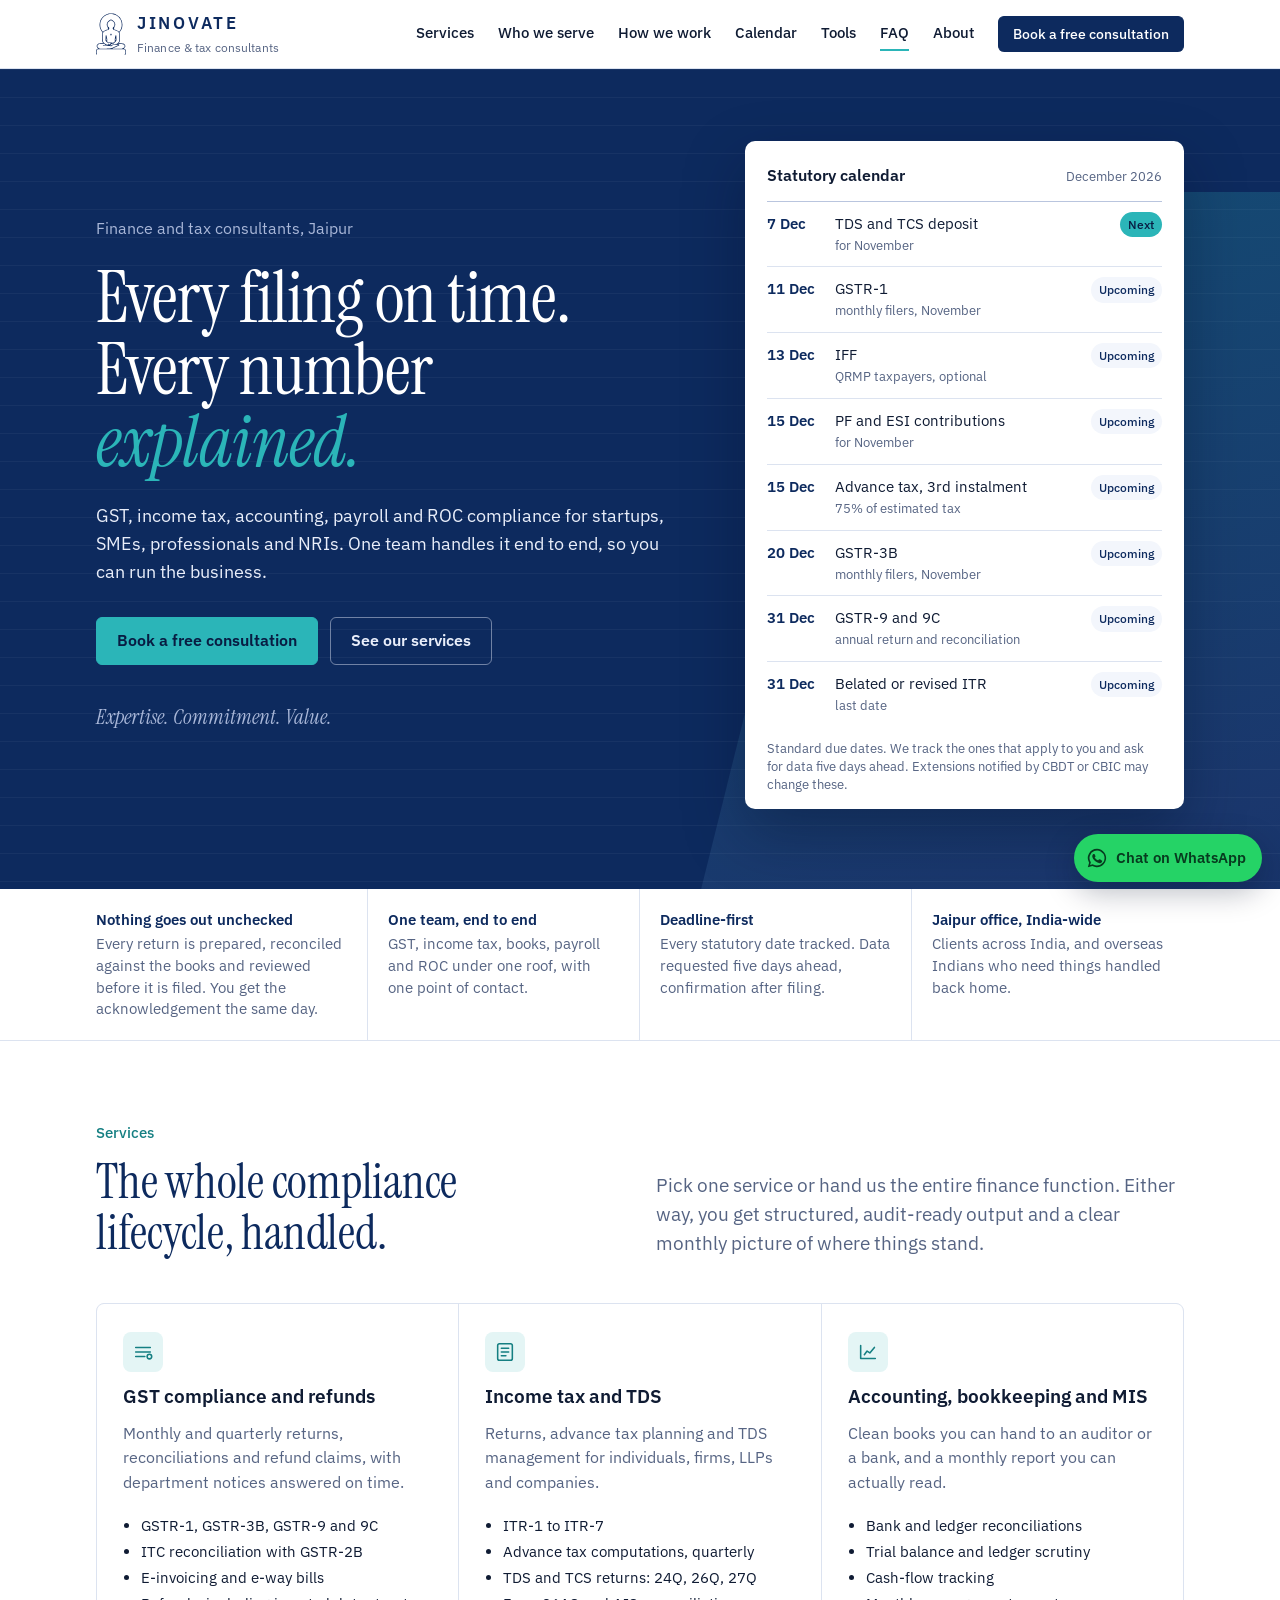
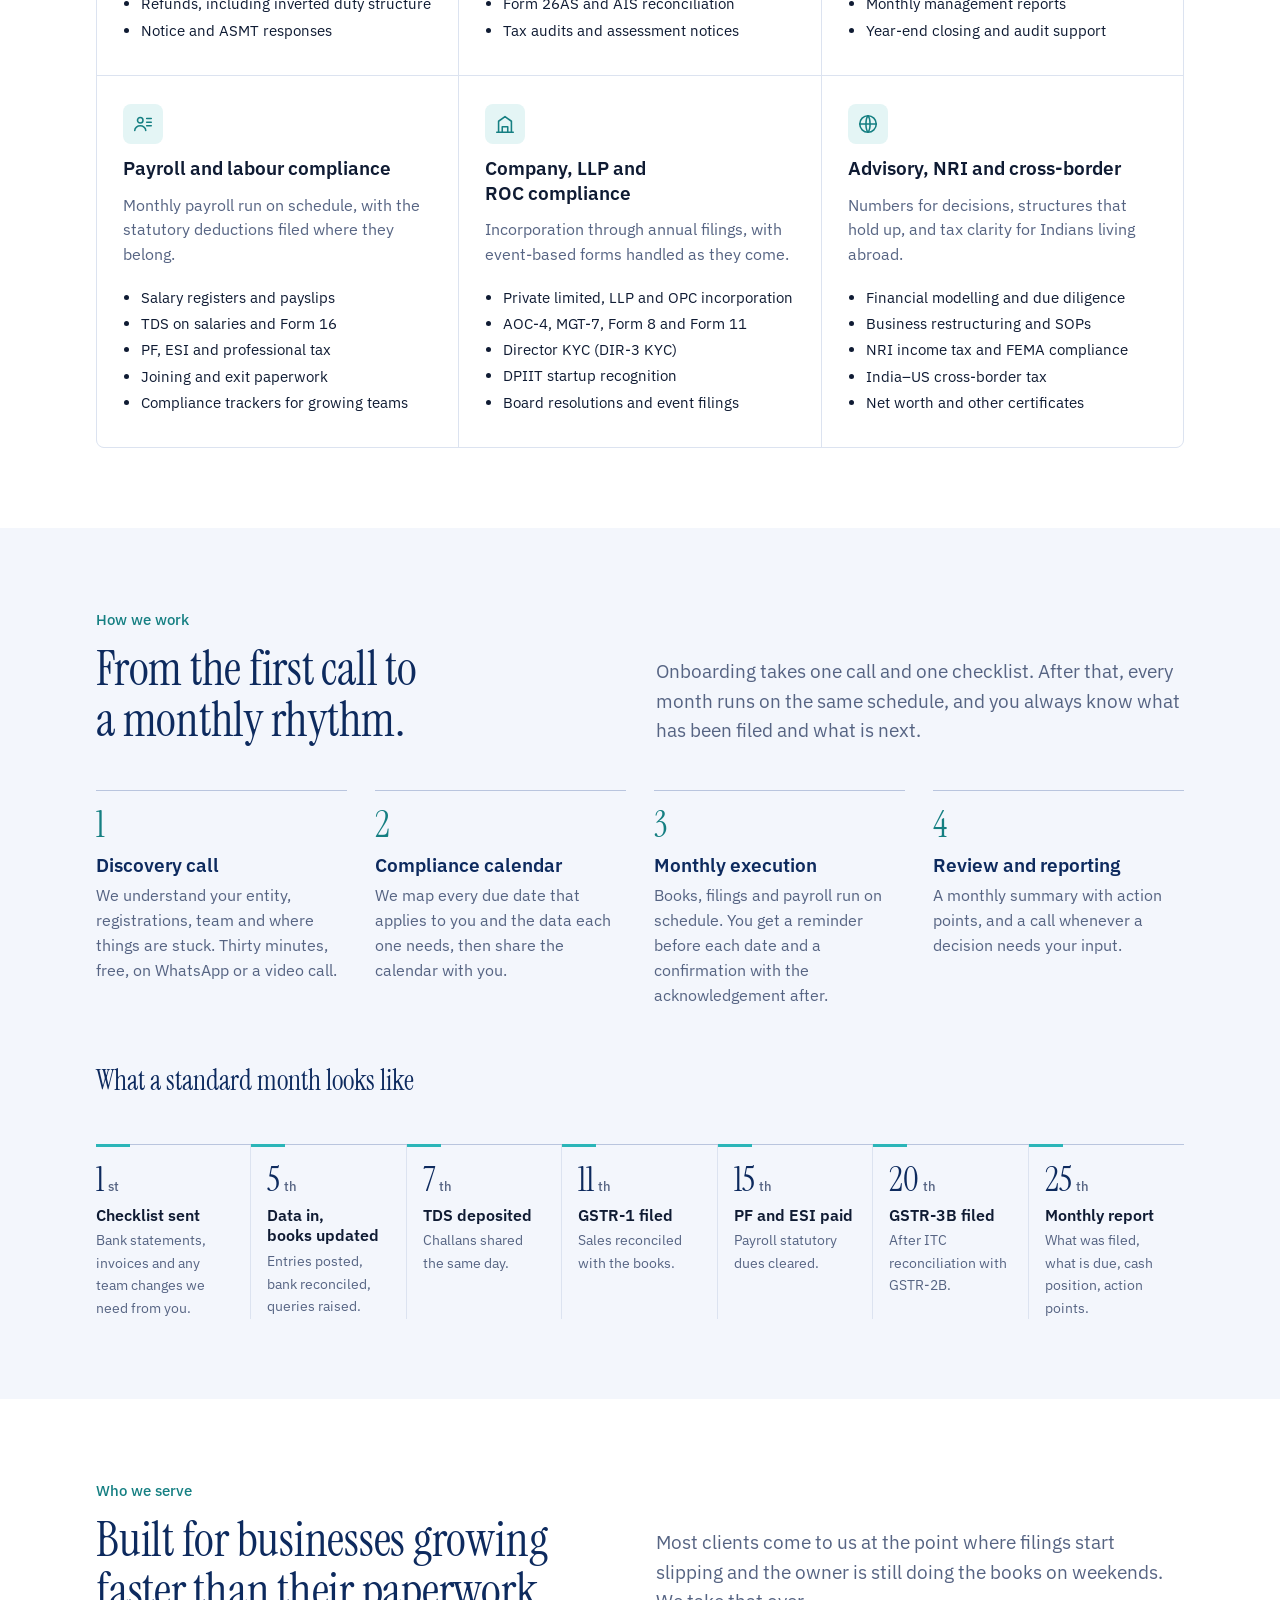
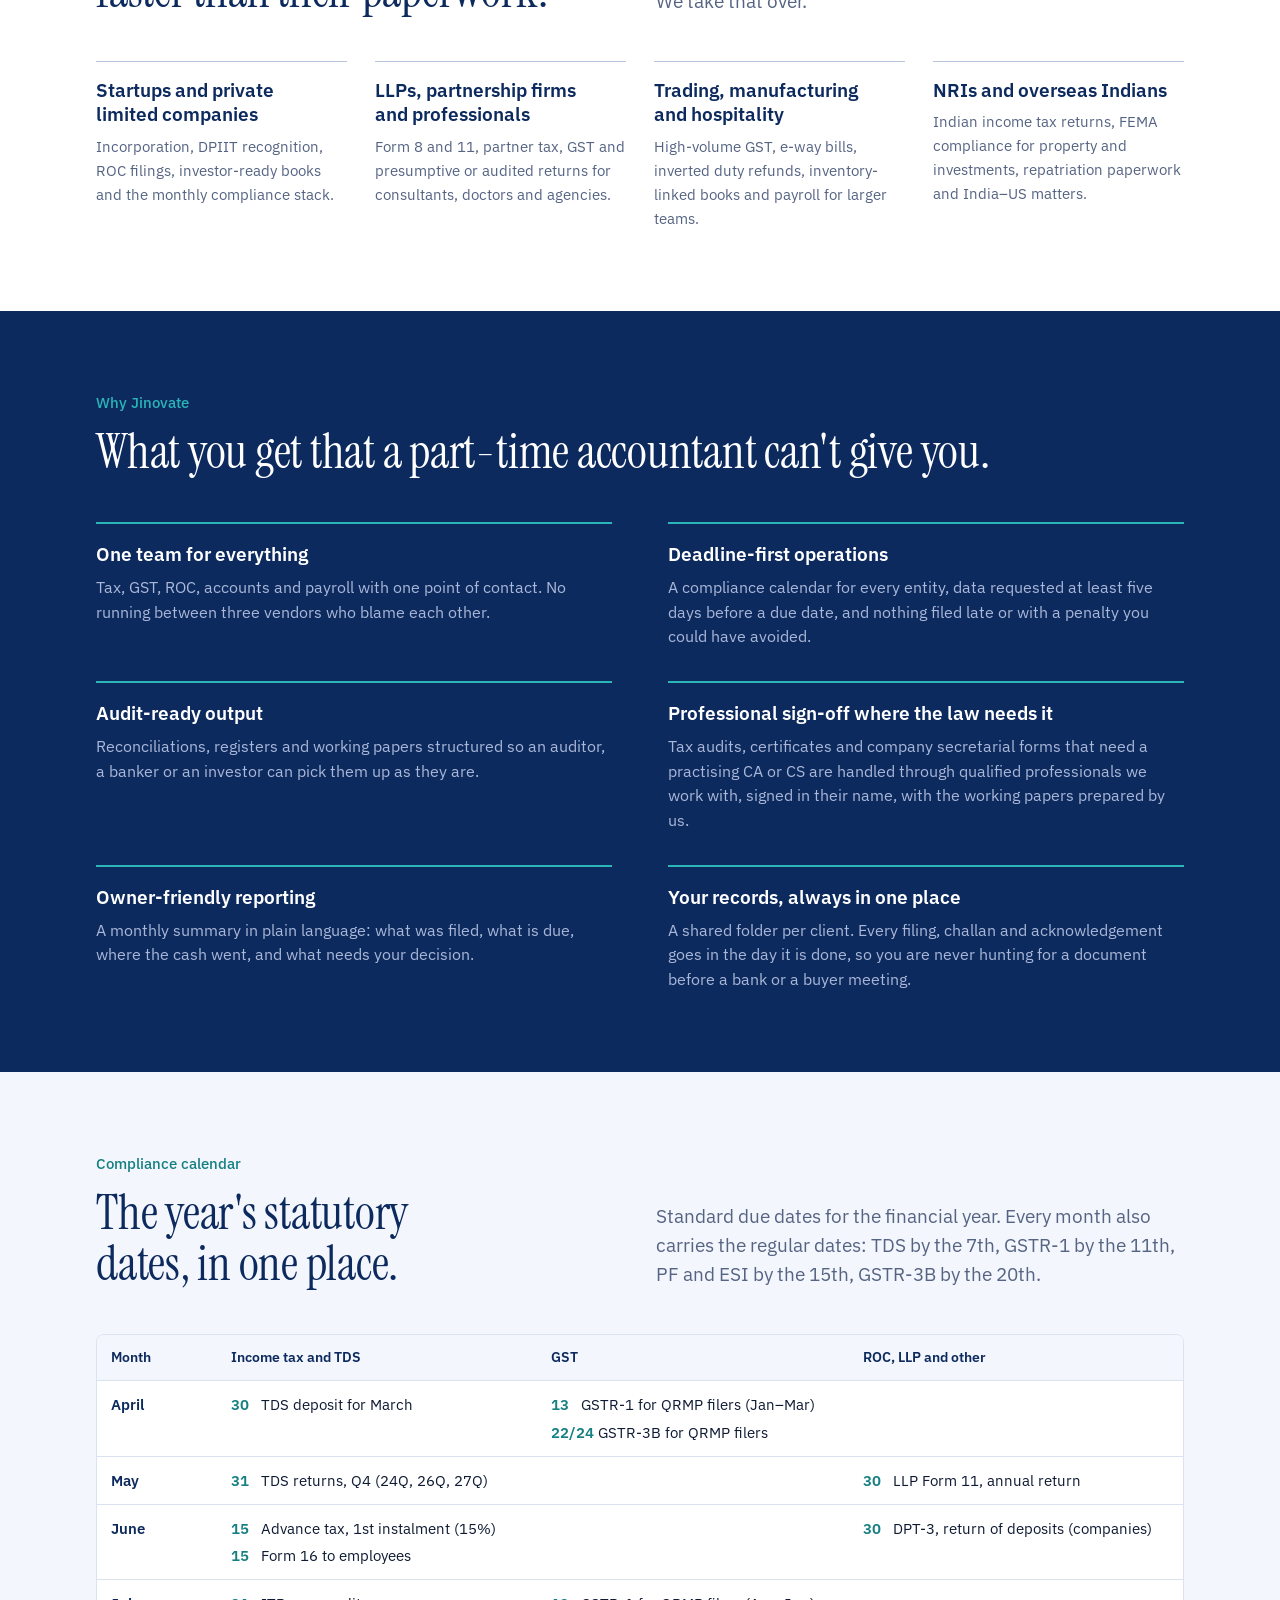
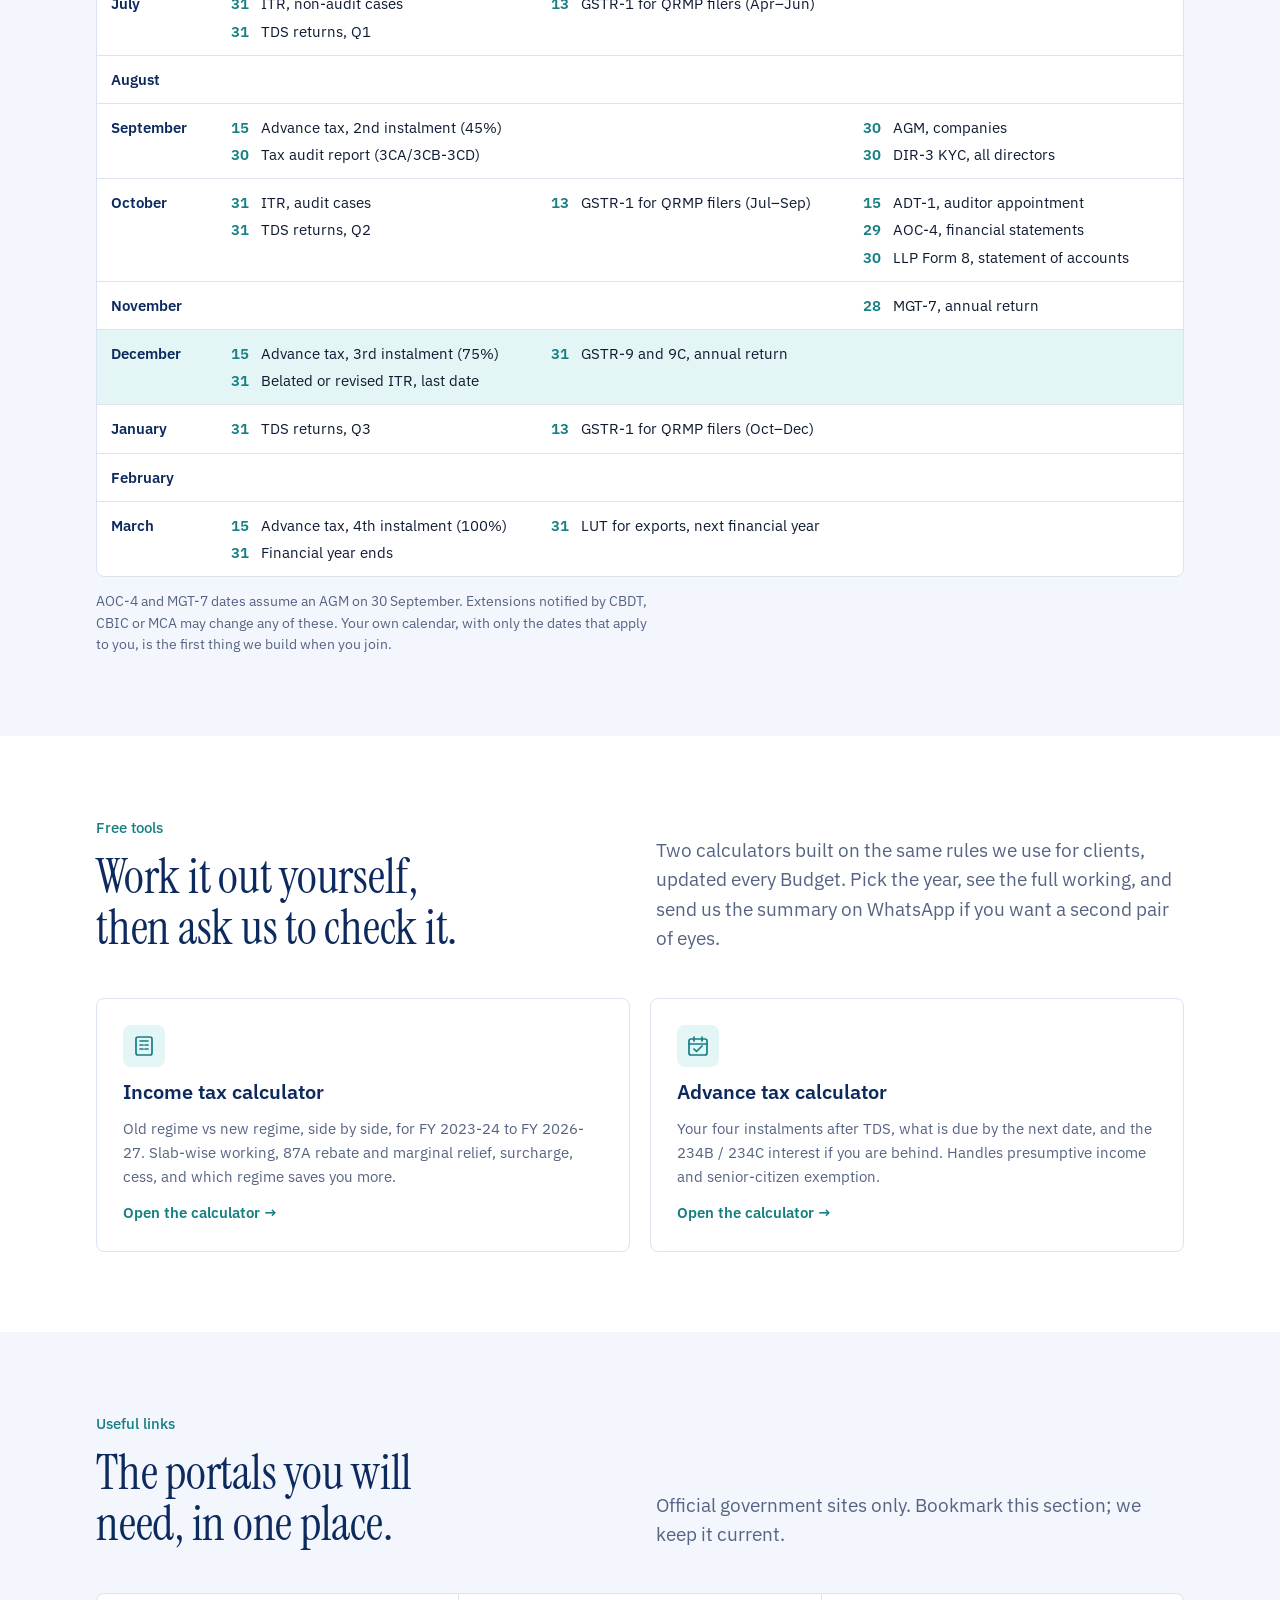
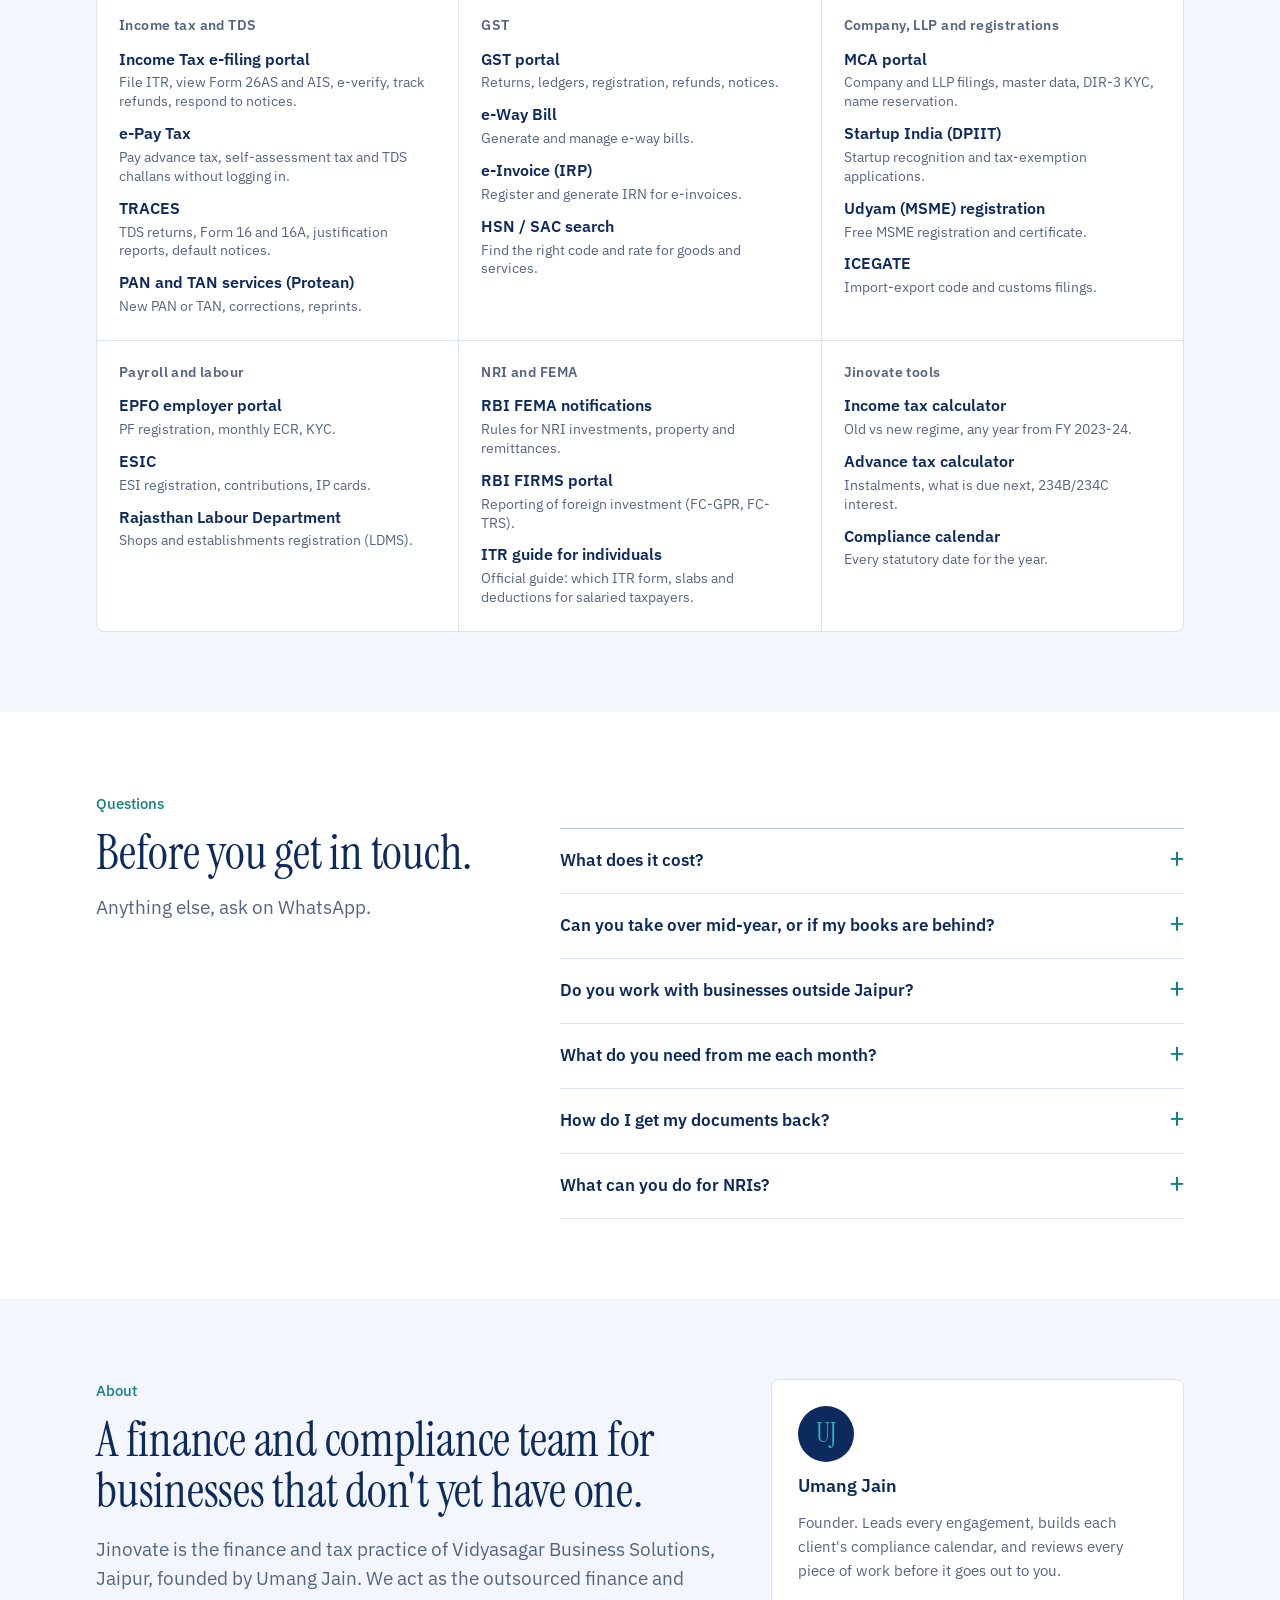
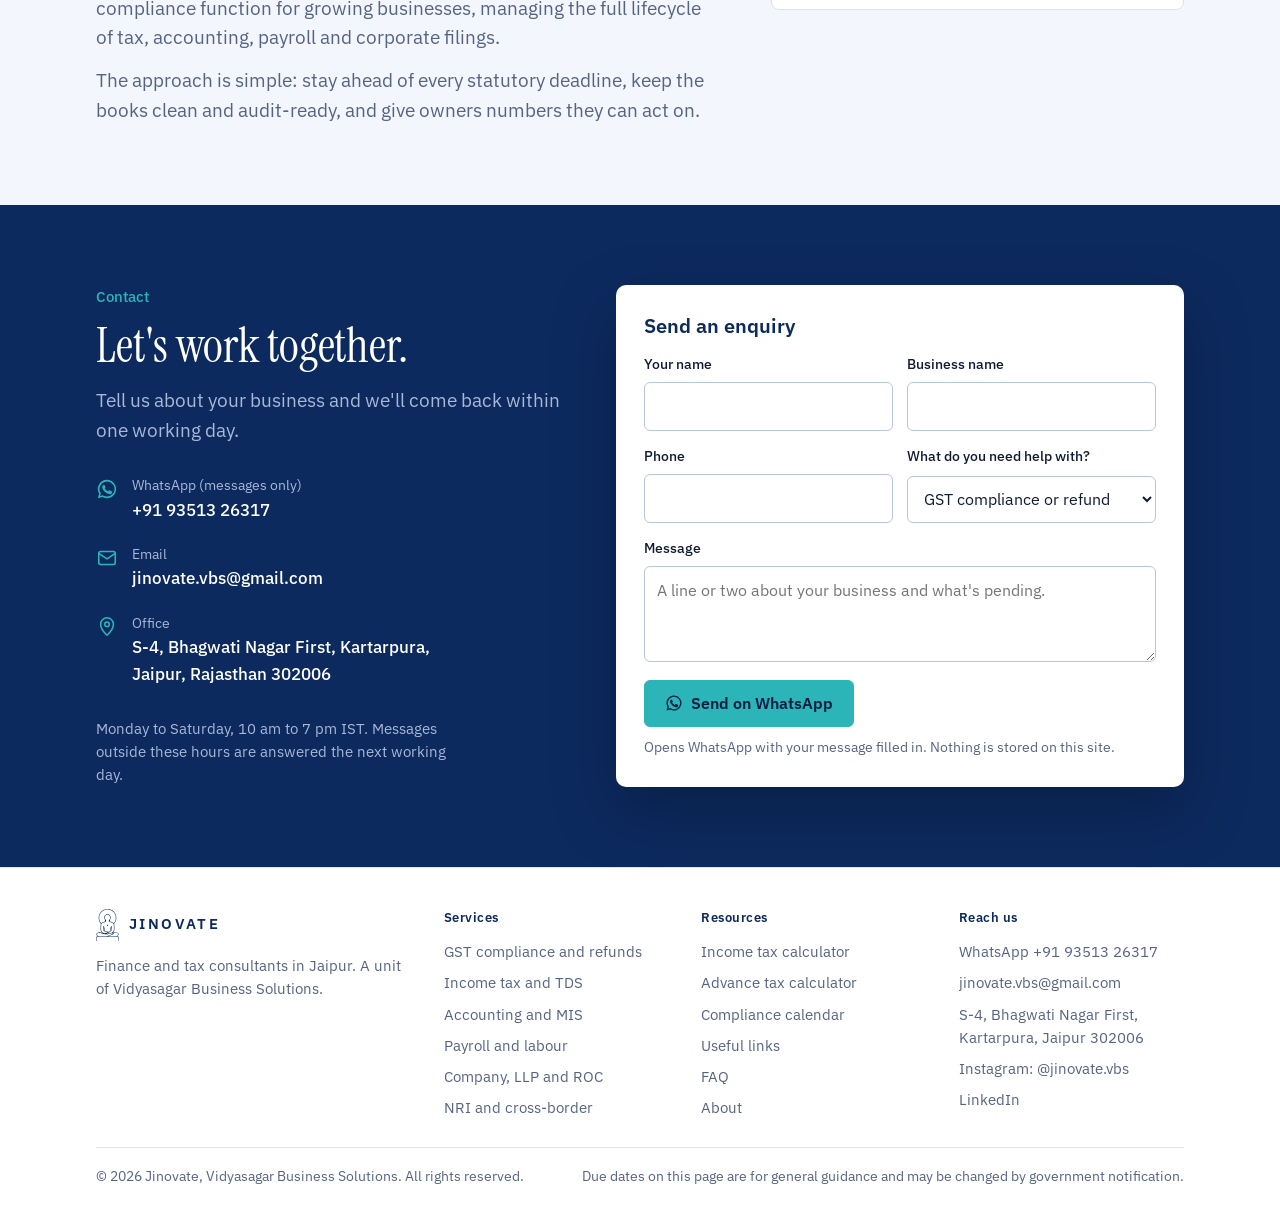
==== commit 6e622abd: "Add income tax and advance tax calculators, tools and useful links - /income-tax-calculator/: old vs" ====
--- a/index.html
+++ b/index.html
@@ -290,6 +290,147 @@
 .wa-float:hover{transform:translateY(-2px)}
 .wa-float svg{width:22px;height:22px}
 @media (max-width:480px){.wa-float span{display:none}.wa-float{padding:13px}}
+
+/* Tool pages (calculators): layout is a form column and a sticky results column; results are the point, so they get the card. */
+.tool-hero{background:var(--navy);color:var(--on-navy);padding-block:56px 48px;position:relative;overflow:hidden;isolation:isolate}
+.tool-hero::before{content:"";position:absolute;inset:0;background-image:linear-gradient(rgba(255,255,255,.045) 1px,transparent 1px);background-size:100% 28px;pointer-events:none;z-index:-1}
+.tool-hero::after{content:"";position:absolute;right:-20%;bottom:-60%;width:55%;height:160%;background:linear-gradient(160deg,rgba(43,181,184,.22),rgba(143,168,240,.10) 60%,transparent);transform:skewX(-14deg);pointer-events:none;z-index:-1}
+.tool-hero .kicker{color:var(--teal)}
+.tool-hero h1{font-family:var(--font-display);font-weight:400;font-size:clamp(38px,5vw,58px);line-height:1.02;letter-spacing:-.01em;color:#fff}
+.tool-hero .lede{color:var(--on-navy-muted);margin-top:16px;font-size:17px;max-width:62ch}
+.crumbs{font-size:14px;color:var(--on-navy-muted);margin-bottom:18px}
+.crumbs a{color:var(--on-navy-muted);text-decoration:none}
+.crumbs a:hover{color:#fff}
+.tool-switch{display:flex;flex-wrap:wrap;gap:8px;margin-top:26px}
+.tool-switch a{text-decoration:none;font-size:14px;font-weight:500;padding:8px 14px;border-radius:999px;border:1px solid rgba(233,238,250,.35);color:var(--on-navy)}
+.tool-switch a[aria-current="page"]{background:var(--teal);border-color:var(--teal);color:var(--navy-deep)}
+.tool-switch a:hover{border-color:var(--on-navy)}
+
+.tool{display:grid;grid-template-columns:minmax(0,1fr) minmax(0,1fr);gap:40px;align-items:start;padding-block:48px 72px}
+.tool>*{min-width:0}
+@media (max-width:980px){.tool{grid-template-columns:1fr;gap:32px}}
+.panel{border:1px solid var(--line);border-radius:var(--radius);background:var(--bg);padding:24px}
+.panel h2{font-size:22px;margin-bottom:6px}
+.panel .hint{font-size:14.5px;color:var(--muted);margin-bottom:18px}
+.fs{border:0;padding:0;margin:0 0 22px;min-width:0}
+.fs legend{font-weight:600;font-size:15px;color:var(--navy);padding:0;margin-bottom:12px;display:flex;align-items:center;gap:10px;width:100%}
+.fs legend span.tag{font-size:12px;font-weight:500;color:var(--muted);background:var(--bg-soft);padding:3px 8px;border-radius:999px}
+.grid2{display:grid;grid-template-columns:1fr 1fr;gap:14px}
+@media (max-width:520px){.grid2{grid-template-columns:1fr}}
+.field{display:grid;gap:6px;min-width:0}
+.field label{font-size:14px;font-weight:500;color:var(--ink);display:flex;justify-content:space-between;gap:8px}
+.field label small{font-weight:400;color:var(--muted)}
+.field input,.field select{font:inherit;font-size:16px;padding:11px 12px;border:1px solid var(--line-strong);border-radius:6px;background:#fff;color:var(--ink);width:100%;max-width:100%;min-width:0;font-variant-numeric:tabular-nums}
+.field input:focus,.field select:focus{border-color:var(--navy);outline:none;box-shadow:0 0 0 3px rgba(143,168,240,.45)}
+.money{position:relative}
+.money input{padding-left:30px}
+.money::before{content:"₹";position:absolute;left:12px;top:50%;transform:translateY(-50%);color:var(--muted);font-size:15px;pointer-events:none}
+.note{font-size:12.5px;color:var(--muted);line-height:1.4}
+.seg{display:inline-flex;flex-wrap:wrap;border:1px solid var(--line-strong);border-radius:6px;overflow:hidden;background:#fff;max-width:100%}
+.seg label{cursor:pointer;padding:9px 14px;font-size:14.5px;font-weight:500;color:var(--ink);border-right:1px solid var(--line-strong);position:relative}
+.seg label:last-child{border-right:0}
+.seg input{position:absolute;inset:0;opacity:0;margin:0}
+.seg input:checked + span{color:var(--navy-deep)}
+.seg label:has(input:checked){background:var(--teal-soft);color:var(--navy)}
+.seg label:has(input:focus-visible){outline:3px solid var(--peri);outline-offset:-3px}
+.check{display:flex;align-items:center;gap:10px;font-size:15px;cursor:pointer}
+.check input{width:18px;height:18px;accent-color:var(--navy)}
+.sub{display:grid;gap:14px;margin-top:12px;padding:14px;border-left:3px solid var(--teal-soft);background:var(--bg-soft);border-radius:0 6px 6px 0}
+.sub[hidden]{display:none}
+.btn-row{display:flex;flex-wrap:wrap;gap:10px;align-items:center}
+
+.results{position:sticky;top:88px}
+@media (max-width:980px){.results{position:static}}
+.verdict{background:var(--navy);color:#fff;border-radius:var(--radius);padding:18px 22px;display:flex;justify-content:space-between;align-items:center;gap:16px;flex-wrap:wrap}
+.verdict strong{font-family:var(--font-display);font-weight:400;font-size:26px;line-height:1.1}
+.verdict span{font-size:14.5px;color:var(--on-navy-muted)}
+.verdict .big{font-family:var(--font-display);font-size:34px;color:var(--teal);line-height:1;font-variant-numeric:tabular-nums}
+.regimes{display:grid;grid-template-columns:1fr 1fr;gap:14px;margin-top:14px}
+@media (max-width:520px){.regimes{grid-template-columns:1fr}}
+.rcard{border:1.5px solid var(--line);border-radius:var(--radius);padding:18px;background:#fff;min-width:0;position:relative}
+.rcard.best{border-color:var(--teal)}
+.rcard .chip{position:absolute;top:-11px;right:14px;background:var(--teal);color:var(--navy-deep);font-size:12px;font-weight:600;padding:3px 9px;border-radius:999px}
+.rcard h3{font-size:16px;color:var(--navy);margin-bottom:10px}
+.rcard .total{font-family:var(--font-display);font-size:38px;line-height:1;color:var(--navy);font-variant-numeric:tabular-nums;letter-spacing:-.01em}
+.rcard .total small{font-family:var(--font-body);font-size:13px;color:var(--muted);display:block;margin-top:6px;letter-spacing:0}
+.kv{list-style:none;padding:0;margin:14px 0 0;display:grid;gap:7px;font-size:14px}
+.kv li{display:flex;justify-content:space-between;gap:12px;border-top:1px solid var(--line);padding-top:7px;font-variant-numeric:tabular-nums}
+.kv li span:last-child{font-weight:500;white-space:nowrap}
+.kv li.tot{border-top:1px solid var(--line-strong);font-weight:600;color:var(--navy)}
+.working{margin-top:14px;border:1px solid var(--line);border-radius:var(--radius);background:#fff}
+.working summary{cursor:pointer;padding:14px 18px;font-weight:600;color:var(--navy);list-style:none;display:flex;justify-content:space-between;align-items:center;font-size:15px}
+.working summary::-webkit-details-marker{display:none}
+.working summary::after{content:"+";font-family:var(--font-display);font-size:24px;line-height:1;color:var(--teal-ink)}
+.working[open] summary::after{content:"−"}
+.working .inner{padding:0 18px 18px;display:grid;gap:18px}
+.working h4{font-size:13px;font-weight:600;color:var(--muted);letter-spacing:.03em;margin-bottom:8px}
+.ttable{width:100%;border-collapse:collapse;font-size:14px;font-variant-numeric:tabular-nums}
+.ttable th,.ttable td{text-align:left;padding:7px 8px;border-bottom:1px solid var(--line);vertical-align:top}
+.ttable th{font-weight:600;color:var(--navy);font-size:12.5px;background:var(--bg-soft)}
+.ttable td.r,.ttable th.r{text-align:right;white-space:nowrap}
+.ttable td .n{display:block;font-size:12.5px;color:var(--muted)}
+.ttable tr.tot td{font-weight:600;color:var(--navy);border-bottom:0}
+.cta-box{margin-top:14px;border:1px solid var(--line);border-radius:var(--radius);padding:18px;background:var(--bg-soft);display:grid;gap:10px}
+.cta-box p{font-size:15px}
+.fine{font-size:13px;color:var(--muted);margin-top:14px;line-height:1.5}
+
+/* Advance tax schedule */
+.sched{width:100%;border-collapse:collapse;font-size:14.5px;font-variant-numeric:tabular-nums;margin-top:14px;background:#fff;border:1px solid var(--line);border-radius:var(--radius);overflow:hidden}
+.sched th,.sched td{text-align:left;padding:11px 12px;border-bottom:1px solid var(--line);vertical-align:top}
+.sched th{font-weight:600;color:var(--navy);font-size:12.5px;background:var(--bg-soft);white-space:nowrap}
+.sched td.r,.sched th.r{text-align:right;white-space:nowrap}
+.sched tr:last-child td{border-bottom:0}
+.sched .d{font-weight:600;color:var(--navy)}
+.sched .s{display:block;font-size:12.5px;color:var(--muted)}
+.st{font-size:12px;font-weight:600;padding:3px 9px;border-radius:999px;white-space:nowrap;display:inline-block}
+.st-paid{background:#E3F6EC;color:#136C3A}
+.st-short{background:#FDE8E6;color:#9B2C22}
+.st-next{background:var(--teal);color:var(--navy-deep)}
+.st-upcoming{background:var(--bg-soft);color:var(--navy)}
+.st-na{background:var(--bg-soft);color:var(--muted)}
+.sched-wrap{overflow-x:auto}
+.paynow{margin-top:14px;border-radius:var(--radius);padding:18px 20px;background:var(--teal-soft);border:1px solid #BFE6E7;display:flex;justify-content:space-between;gap:16px;align-items:center;flex-wrap:wrap}
+.paynow strong{font-family:var(--font-display);font-weight:400;font-size:30px;color:var(--navy);line-height:1;font-variant-numeric:tabular-nums}
+.paynow span{font-size:14.5px;color:var(--ink)}
+.alert{margin-top:14px;border-radius:var(--radius);padding:14px 18px;font-size:14.5px;border:1px solid var(--line);background:#fff}
+.alert.warn{background:#FFF7E6;border-color:#F3D9A4;color:#6B4A00}
+.alert.ok{background:#E3F6EC;border-color:#B9E3C9;color:#136C3A}
+
+/* Explainer */
+.explain{display:grid;grid-template-columns:minmax(0,1fr) minmax(0,1fr);gap:40px;align-items:start}
+@media (max-width:900px){.explain{grid-template-columns:1fr;gap:24px}}
+.explain h2{font-size:clamp(28px,3.4vw,38px)}
+.explain p{font-size:15.5px;color:var(--muted);margin-top:12px}
+.explain ul{padding-left:18px;font-size:15px;color:var(--ink);margin-top:12px;display:grid;gap:6px}
+.slabbox{border:1px solid var(--line);border-radius:var(--radius);background:#fff;overflow:hidden}
+.slabbox h3{font-size:15px;padding:12px 16px;background:var(--bg-soft);border-bottom:1px solid var(--line);color:var(--navy)}
+.slabbox table{width:100%;border-collapse:collapse;font-size:14.5px;font-variant-numeric:tabular-nums}
+.slabbox td,.slabbox th{padding:9px 16px;border-bottom:1px solid var(--line);text-align:left}
+.slabbox th{font-size:12.5px;color:var(--muted);font-weight:600}
+.slabbox td.r,.slabbox th.r{text-align:right}
+.slabbox tr:last-child td{border-bottom:0}
+
+/* Useful links (home) */
+.links{display:grid;grid-template-columns:repeat(3,minmax(0,1fr));gap:1px;background:var(--line);border:1px solid var(--line);border-radius:var(--radius);overflow:hidden;margin-top:36px}
+@media (max-width:900px){.links{grid-template-columns:repeat(2,minmax(0,1fr))}}
+@media (max-width:560px){.links{grid-template-columns:1fr}}
+.lgroup{background:var(--bg);padding:22px 22px 24px;min-width:0}
+.lgroup h3{font-size:14px;font-weight:600;color:var(--muted);letter-spacing:.03em;margin-bottom:12px}
+.lgroup ul{list-style:none;padding:0;display:grid;gap:10px}
+.lgroup a{text-decoration:none;color:var(--navy);font-weight:600;font-size:15.5px;display:block}
+.lgroup a:hover{color:var(--teal-ink)}
+.lgroup small{display:block;font-size:13.5px;color:var(--muted);line-height:1.4;margin-top:2px}
+
+/* Tools teaser (home) */
+.tools-grid{display:grid;grid-template-columns:1fr 1fr;gap:20px;margin-top:36px}
+@media (max-width:760px){.tools-grid{grid-template-columns:1fr}}
+.tcard{display:grid;gap:12px;border:1px solid var(--line);border-radius:var(--radius);padding:26px;background:#fff;text-decoration:none;color:inherit;transition:border-color .15s ease,transform .15s ease}
+.tcard:hover{border-color:var(--teal);transform:translateY(-2px)}
+.tcard .ico{width:42px;height:42px;border-radius:8px;background:var(--teal-soft);color:var(--teal-ink);display:grid;place-items:center}
+.tcard .ico svg{width:24px;height:24px}
+.tcard h3{color:var(--navy);font-size:20px}
+.tcard p{font-size:15px;color:var(--muted)}
+.tcard .go{font-weight:600;color:var(--teal-ink);font-size:15px}
 </style>
 </head>
 <body>
@@ -307,6 +448,7 @@
       <a href="#serve" data-nav>Who we serve</a>
       <a href="#process" data-nav>How we work</a>
       <a href="#calendar" data-nav>Calendar</a>
+      <a href="#tools" data-nav>Tools</a>
       <a href="#faq" data-nav>FAQ</a>
       <a href="#about" data-nav>About</a>
       <a class="btn btn-navy" href="#contact">Book a free consultation</a>
@@ -483,6 +625,73 @@
     </div>
   </section>
 
+  <section class="band" id="tools">
+    <div class="wrap">
+      <div class="section-head">
+        <div><p class="kicker">Free tools</p><h2>Work it out yourself, then ask us to check it.</h2></div>
+        <p class="lede muted">Two calculators built on the same rules we use for clients, updated every Budget. Pick the year, see the full working, and send us the summary on WhatsApp if you want a second pair of eyes.</p>
+      </div>
+      <div class="tools-grid">
+        <a class="tcard" href="/income-tax-calculator/">
+          <div class="ico"><svg viewBox="0 0 24 24" fill="none" stroke="currentColor" stroke-width="1.7" stroke-linecap="round" stroke-linejoin="round" aria-hidden="true"><rect x="4" y="3" width="16" height="18" rx="2"/><path d="M8 7h8M8 11h3M13 11h3M8 15h3M13 15h3"/></svg></div>
+          <h3>Income tax calculator</h3>
+          <p>Old regime vs new regime, side by side, for FY 2023-24 to FY 2026-27. Slab-wise working, 87A rebate and marginal relief, surcharge, cess, and which regime saves you more.</p>
+          <span class="go">Open the calculator →</span>
+        </a>
+        <a class="tcard" href="/advance-tax-calculator/">
+          <div class="ico"><svg viewBox="0 0 24 24" fill="none" stroke="currentColor" stroke-width="1.7" stroke-linecap="round" stroke-linejoin="round" aria-hidden="true"><rect x="3" y="5" width="18" height="16" rx="2"/><path d="M3 10h18M8 3v4M16 3v4M8 15l2.5 2.5L16 12"/></svg></div>
+          <h3>Advance tax calculator</h3>
+          <p>Your four instalments after TDS, what is due by the next date, and the 234B / 234C interest if you are behind. Handles presumptive income and senior-citizen exemption.</p>
+          <span class="go">Open the calculator →</span>
+        </a>
+      </div>
+    </div>
+  </section>
+
+  <section class="band band-soft" id="links">
+    <div class="wrap">
+      <div class="section-head">
+        <div><p class="kicker">Useful links</p><h2>The portals you will need, in one place.</h2></div>
+        <p class="lede muted">Official government sites only. Bookmark this section; we keep it current.</p>
+      </div>
+      <div class="links">
+        <div class="lgroup"><h3>Income tax and TDS</h3><ul>
+          <li><a href="https://www.incometax.gov.in/iec/foportal/" target="_blank" rel="noopener">Income Tax e-filing portal</a><small>File ITR, view Form 26AS and AIS, e-verify, track refunds, respond to notices.</small></li>
+          <li><a href="https://eportal.incometax.gov.in/iec/foservices/#/e-pay-tax-prelogin/user-details" target="_blank" rel="noopener">e-Pay Tax</a><small>Pay advance tax, self-assessment tax and TDS challans without logging in.</small></li>
+          <li><a href="https://www.tdscpc.gov.in/" target="_blank" rel="noopener">TRACES</a><small>TDS returns, Form 16 and 16A, justification reports, default notices.</small></li>
+          <li><a href="https://www.protean-tinpan.com/" target="_blank" rel="noopener">PAN and TAN services (Protean)</a><small>New PAN or TAN, corrections, reprints.</small></li>
+        </ul></div>
+        <div class="lgroup"><h3>GST</h3><ul>
+          <li><a href="https://www.gst.gov.in/" target="_blank" rel="noopener">GST portal</a><small>Returns, ledgers, registration, refunds, notices.</small></li>
+          <li><a href="https://ewaybillgst.gov.in/" target="_blank" rel="noopener">e-Way Bill</a><small>Generate and manage e-way bills.</small></li>
+          <li><a href="https://einvoice1.gst.gov.in/" target="_blank" rel="noopener">e-Invoice (IRP)</a><small>Register and generate IRN for e-invoices.</small></li>
+          <li><a href="https://services.gst.gov.in/services/searchhsnsac" target="_blank" rel="noopener">HSN / SAC search</a><small>Find the right code and rate for goods and services.</small></li>
+        </ul></div>
+        <div class="lgroup"><h3>Company, LLP and registrations</h3><ul>
+          <li><a href="https://www.mca.gov.in/" target="_blank" rel="noopener">MCA portal</a><small>Company and LLP filings, master data, DIR-3 KYC, name reservation.</small></li>
+          <li><a href="https://www.startupindia.gov.in/" target="_blank" rel="noopener">Startup India (DPIIT)</a><small>Startup recognition and tax-exemption applications.</small></li>
+          <li><a href="https://udyamregistration.gov.in/" target="_blank" rel="noopener">Udyam (MSME) registration</a><small>Free MSME registration and certificate.</small></li>
+          <li><a href="https://www.icegate.gov.in/" target="_blank" rel="noopener">ICEGATE</a><small>Import-export code and customs filings.</small></li>
+        </ul></div>
+        <div class="lgroup"><h3>Payroll and labour</h3><ul>
+          <li><a href="https://unifiedportal-emp.epfindia.gov.in/" target="_blank" rel="noopener">EPFO employer portal</a><small>PF registration, monthly ECR, KYC.</small></li>
+          <li><a href="https://www.esic.gov.in/" target="_blank" rel="noopener">ESIC</a><small>ESI registration, contributions, IP cards.</small></li>
+          <li><a href="https://labour.rajasthan.gov.in/" target="_blank" rel="noopener">Rajasthan Labour Department</a><small>Shops and establishments registration (LDMS).</small></li>
+        </ul></div>
+        <div class="lgroup"><h3>NRI and FEMA</h3><ul>
+          <li><a href="https://www.rbi.org.in/Scripts/BS_FemaNotifications.aspx" target="_blank" rel="noopener">RBI FEMA notifications</a><small>Rules for NRI investments, property and remittances.</small></li>
+          <li><a href="https://firms.rbi.org.in/" target="_blank" rel="noopener">RBI FIRMS portal</a><small>Reporting of foreign investment (FC-GPR, FC-TRS).</small></li>
+          <li><a href="https://www.incometax.gov.in/iec/foportal/help/individual/return-applicable-1" target="_blank" rel="noopener">ITR guide for individuals</a><small>Official guide: which ITR form, slabs and deductions for salaried taxpayers.</small></li>
+        </ul></div>
+        <div class="lgroup"><h3>Jinovate tools</h3><ul>
+          <li><a href="/income-tax-calculator/">Income tax calculator</a><small>Old vs new regime, any year from FY 2023-24.</small></li>
+          <li><a href="/advance-tax-calculator/">Advance tax calculator</a><small>Instalments, what is due next, 234B/234C interest.</small></li>
+          <li><a href="#calendar">Compliance calendar</a><small>Every statutory date for the year.</small></li>
+        </ul></div>
+      </div>
+    </div>
+  </section>
+
   <section class="band" id="faq">
     <div class="wrap faq-grid">
       <div>
@@ -573,8 +782,8 @@
         <p style="max-width:34ch">Finance and tax consultants in Jaipur. A unit of Vidyasagar Business Solutions.</p>
       </div>
       <div><h4>Services</h4><ul><li><a href="#services">GST compliance and refunds</a></li><li><a href="#services">Income tax and TDS</a></li><li><a href="#services">Accounting and MIS</a></li><li><a href="#services">Payroll and labour</a></li><li><a href="#services">Company, LLP and ROC</a></li><li><a href="#services">NRI and cross-border</a></li></ul></div>
-      <div><h4>Company</h4><ul><li><a href="#process">How we work</a></li><li><a href="#calendar">Compliance calendar</a></li><li><a href="#faq">FAQ</a></li><li><a href="#about">About</a></li><li><a href="#contact">Contact</a></li></ul></div>
-      <div><h4>Reach us</h4><ul><li><a href="https://wa.me/919351326317" target="_blank" rel="noopener">WhatsApp +91 93513 26317</a></li><li><a href="mailto:jinovate.vbs@gmail.com">jinovate.vbs@gmail.com</a></li><li>S-4, Bhagwati Nagar First, Kartarpura, Jaipur 302006</li><li><a href="https://www.instagram.com/jinovate.vbs/" target="_blank" rel="noopener">Instagram: @jinovate.vbs</a></li><li><a href="https://www.linkedin.com/in/vidyasagarbusinesssolutions/" target="_blank" rel="noopener">LinkedIn</a></li></ul></div>
+      <div><h4>Resources</h4><ul><li><a href="/income-tax-calculator/">Income tax calculator</a></li><li><a href="/advance-tax-calculator/">Advance tax calculator</a></li><li><a href="/#calendar">Compliance calendar</a></li><li><a href="/#links">Useful links</a></li><li><a href="/#faq">FAQ</a></li><li><a href="/#about">About</a></li></ul></div>
+      <div><h4>Reach us</h4><ul><li><a href="https://wa.me/919351326317" target="_blank" rel="noopener">WhatsApp +91 93513 26317</a></li><li><a href="mailto:jinovate.vbs@gmail.com">jinovate.vbs@gmail.com</a></li><li>S-4, Bhagwati Nagar First, Kartarpura, Jaipur 302006</li><li><a href="https://www.instagram.com/jinovate.vbs/" target="_blank" rel="noopener">Instagram: @jinovate.vbs</a></li><li><a href="https://www.linkedin.com/company/jinovate/" target="_blank" rel="noopener">LinkedIn</a></li></ul></div>
     </div>
     <div class="footer-legal">
       <div>© <span id="year">2026</span> Jinovate, Vidyasagar Business Solutions. All rights reserved.</div>
@@ -597,7 +806,7 @@
   "description": "Finance and tax consultants in Jaipur. GST, income tax, accounting, payroll and ROC compliance for startups, SMEs, professionals and NRIs.",
   "url": "https://www.jinovate.com/",
   "email": "jinovate.vbs@gmail.com",
-  "sameAs": ["https://www.instagram.com/jinovate.vbs/", "https://www.linkedin.com/in/vidyasagarbusinesssolutions/"],
+  "sameAs": ["https://www.instagram.com/jinovate.vbs/", "https://www.linkedin.com/company/jinovate/"],
   "founder": {"@type": "Person", "name": "Umang Jain"},
   "address": {"@type": "PostalAddress", "streetAddress": "S-4, Bhagwati Nagar First, Kartarpura", "addressLocality": "Jaipur", "addressRegion": "Rajasthan", "postalCode": "302006", "addressCountry": "IN"},
   "areaServed": "IN",
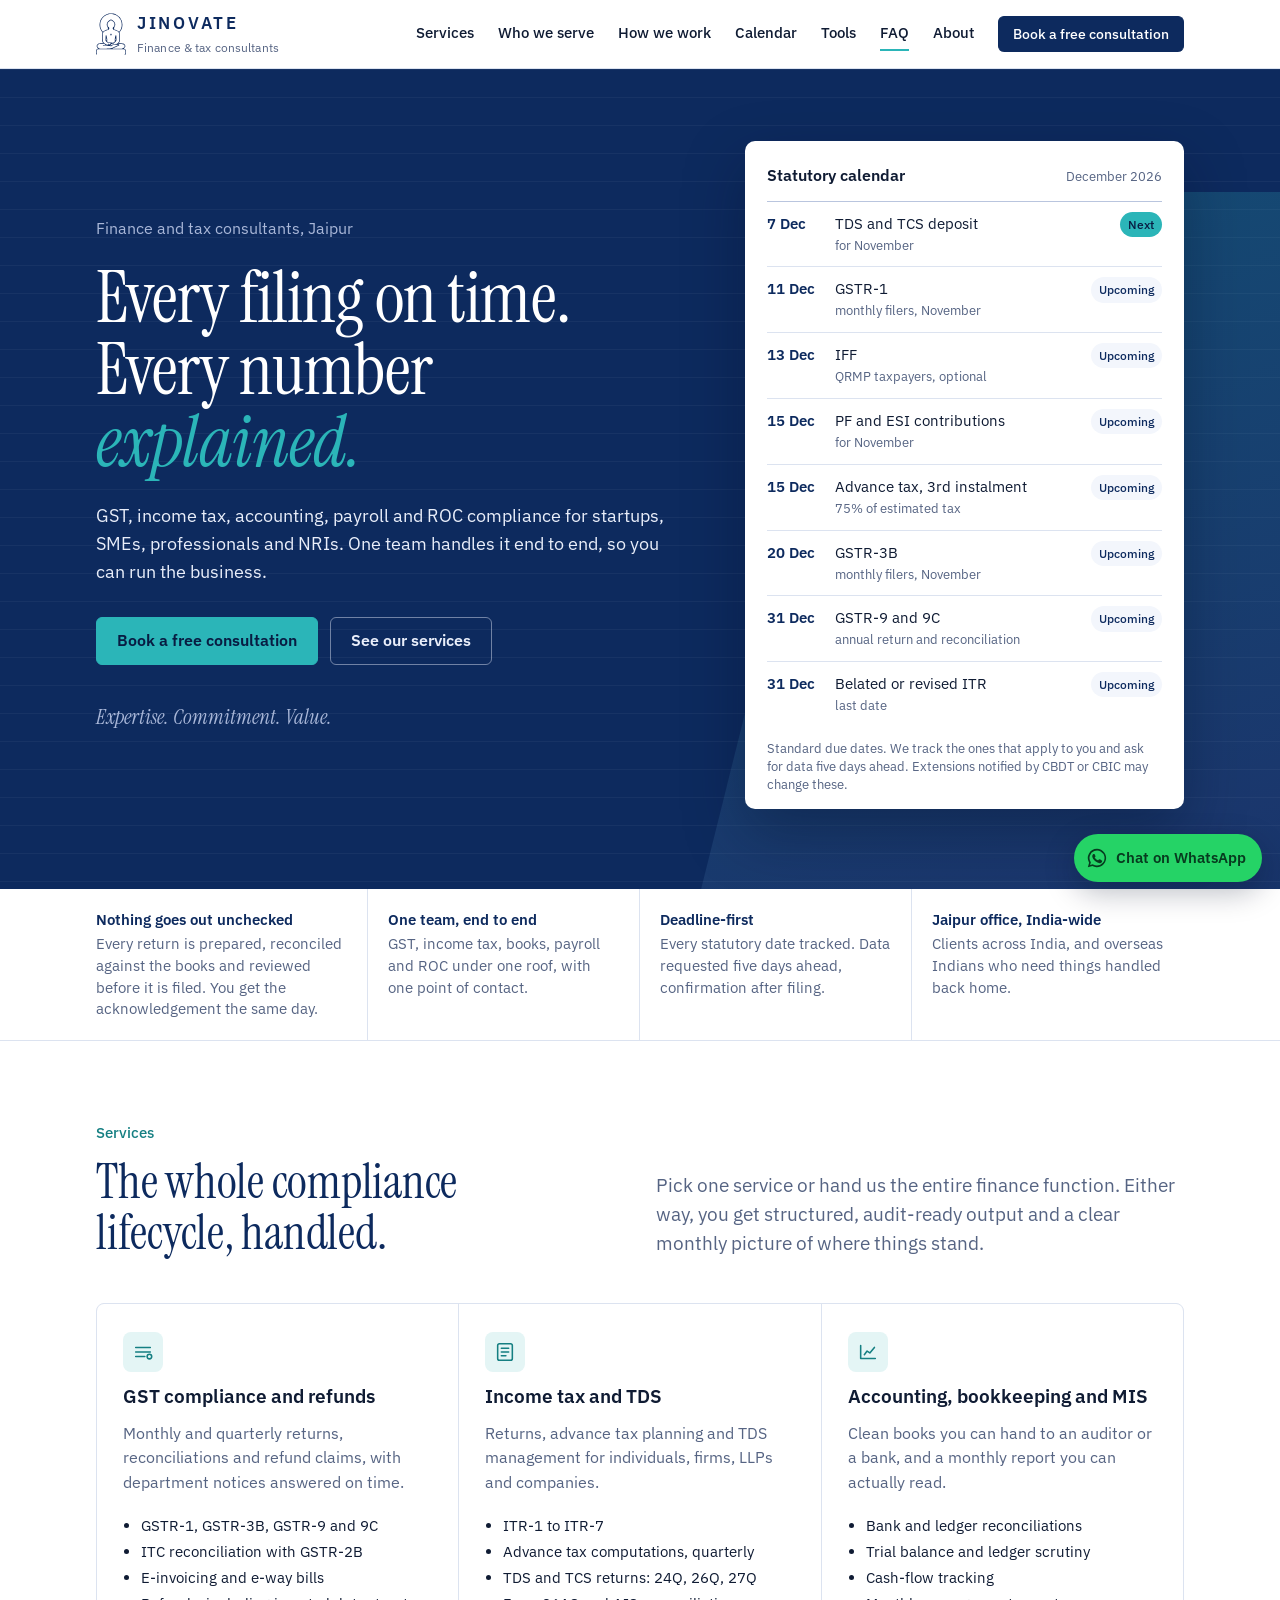
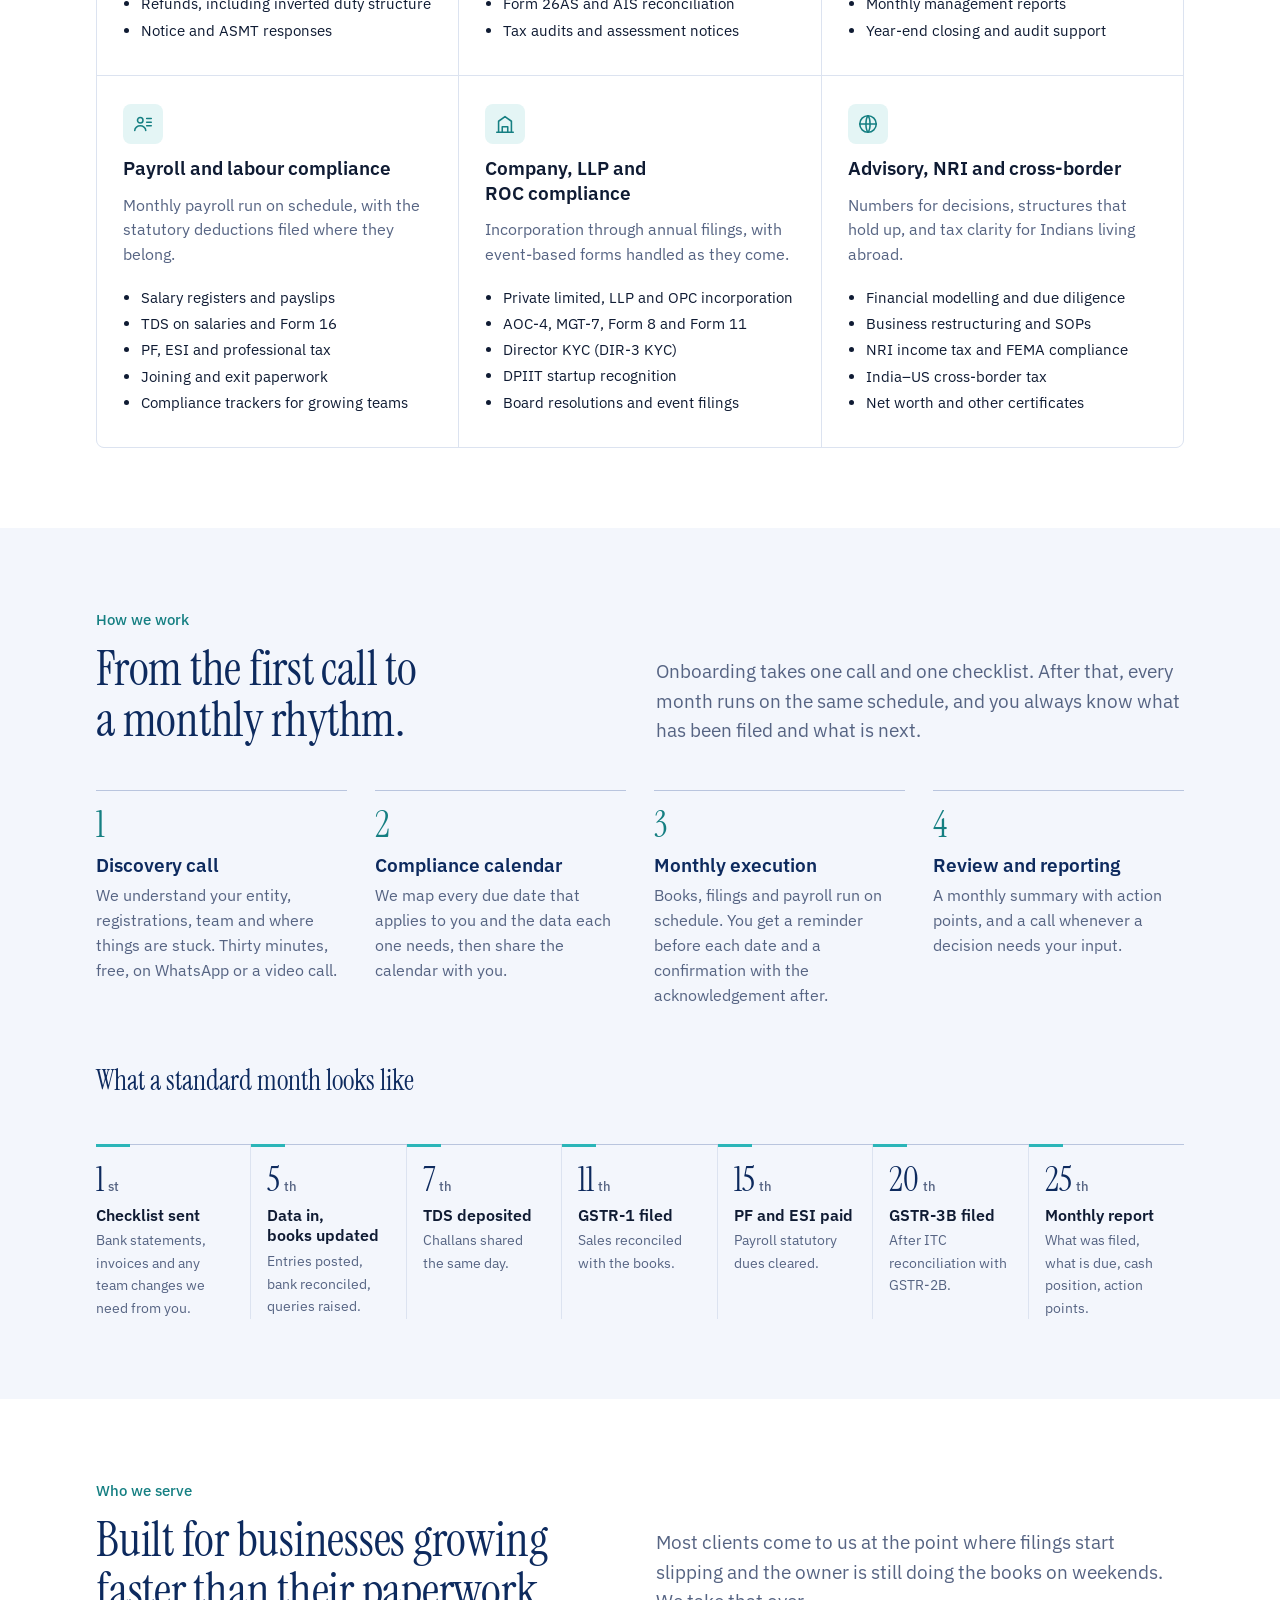
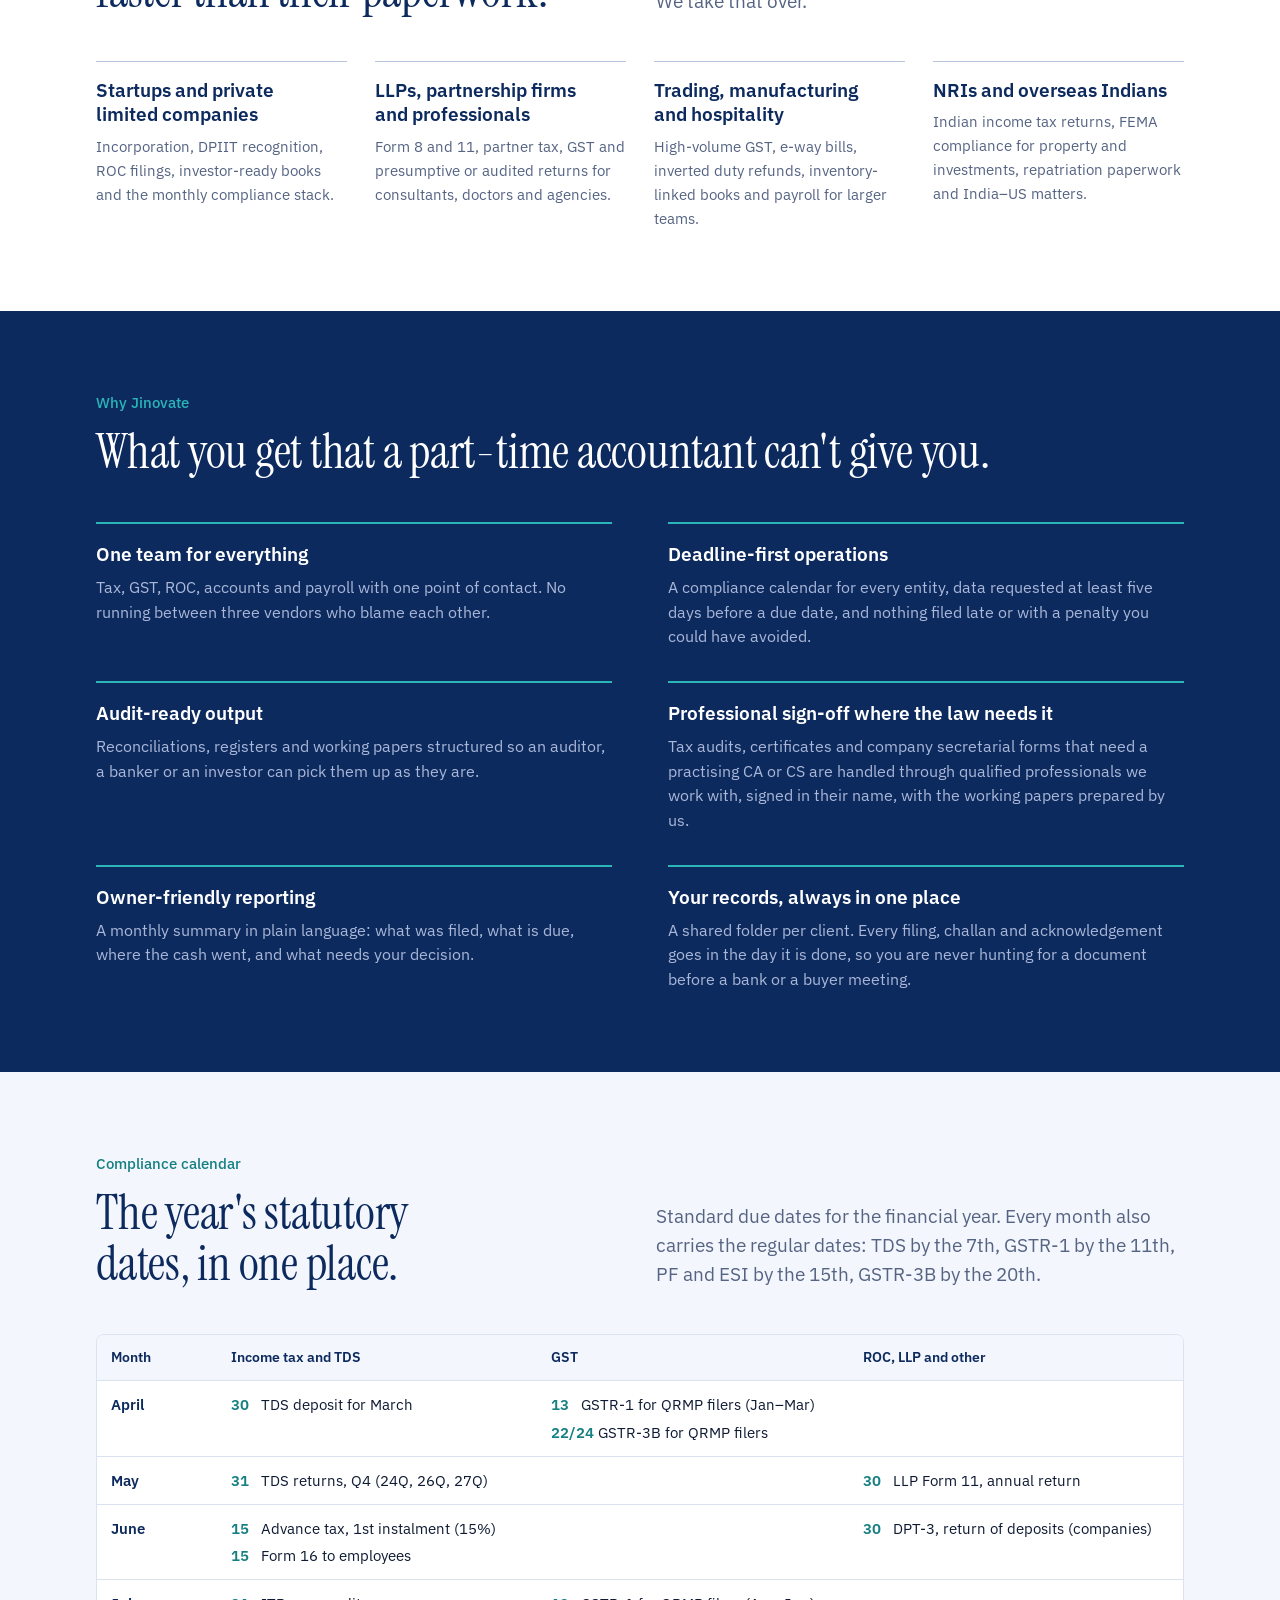
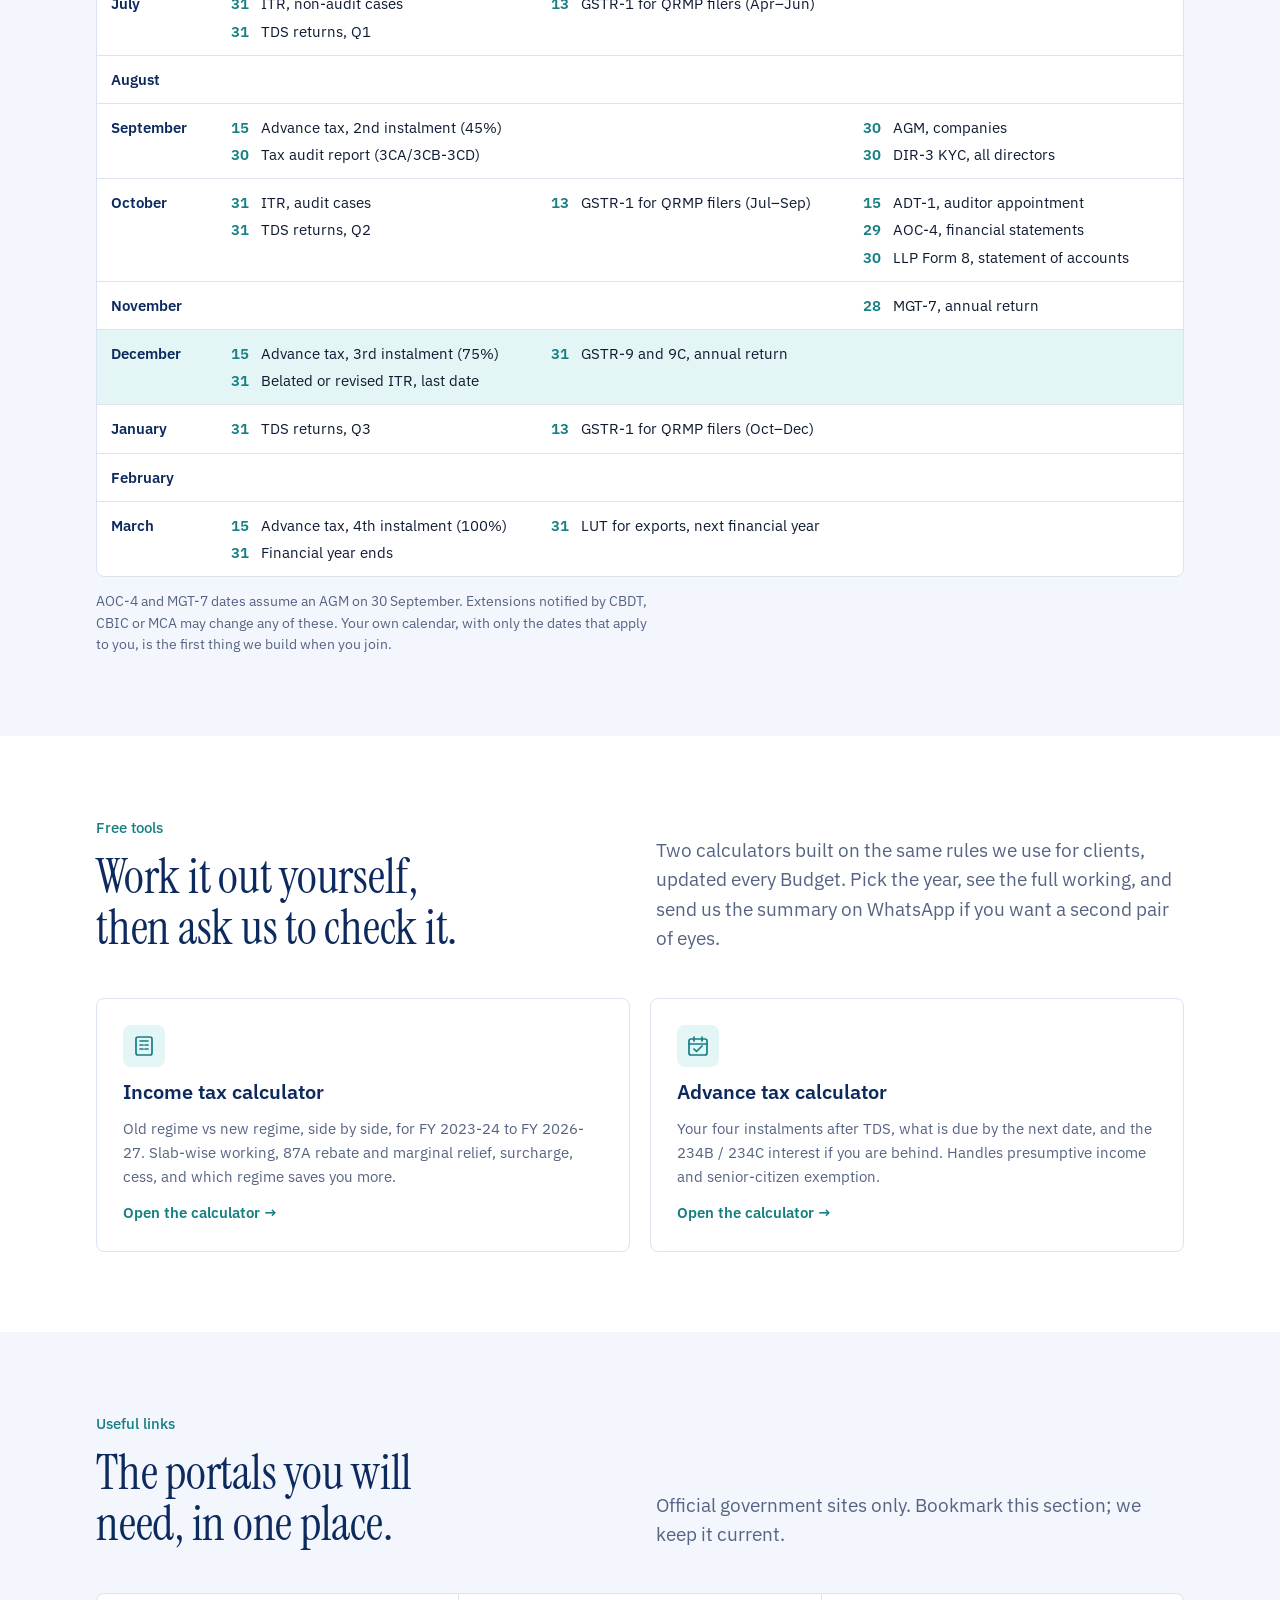
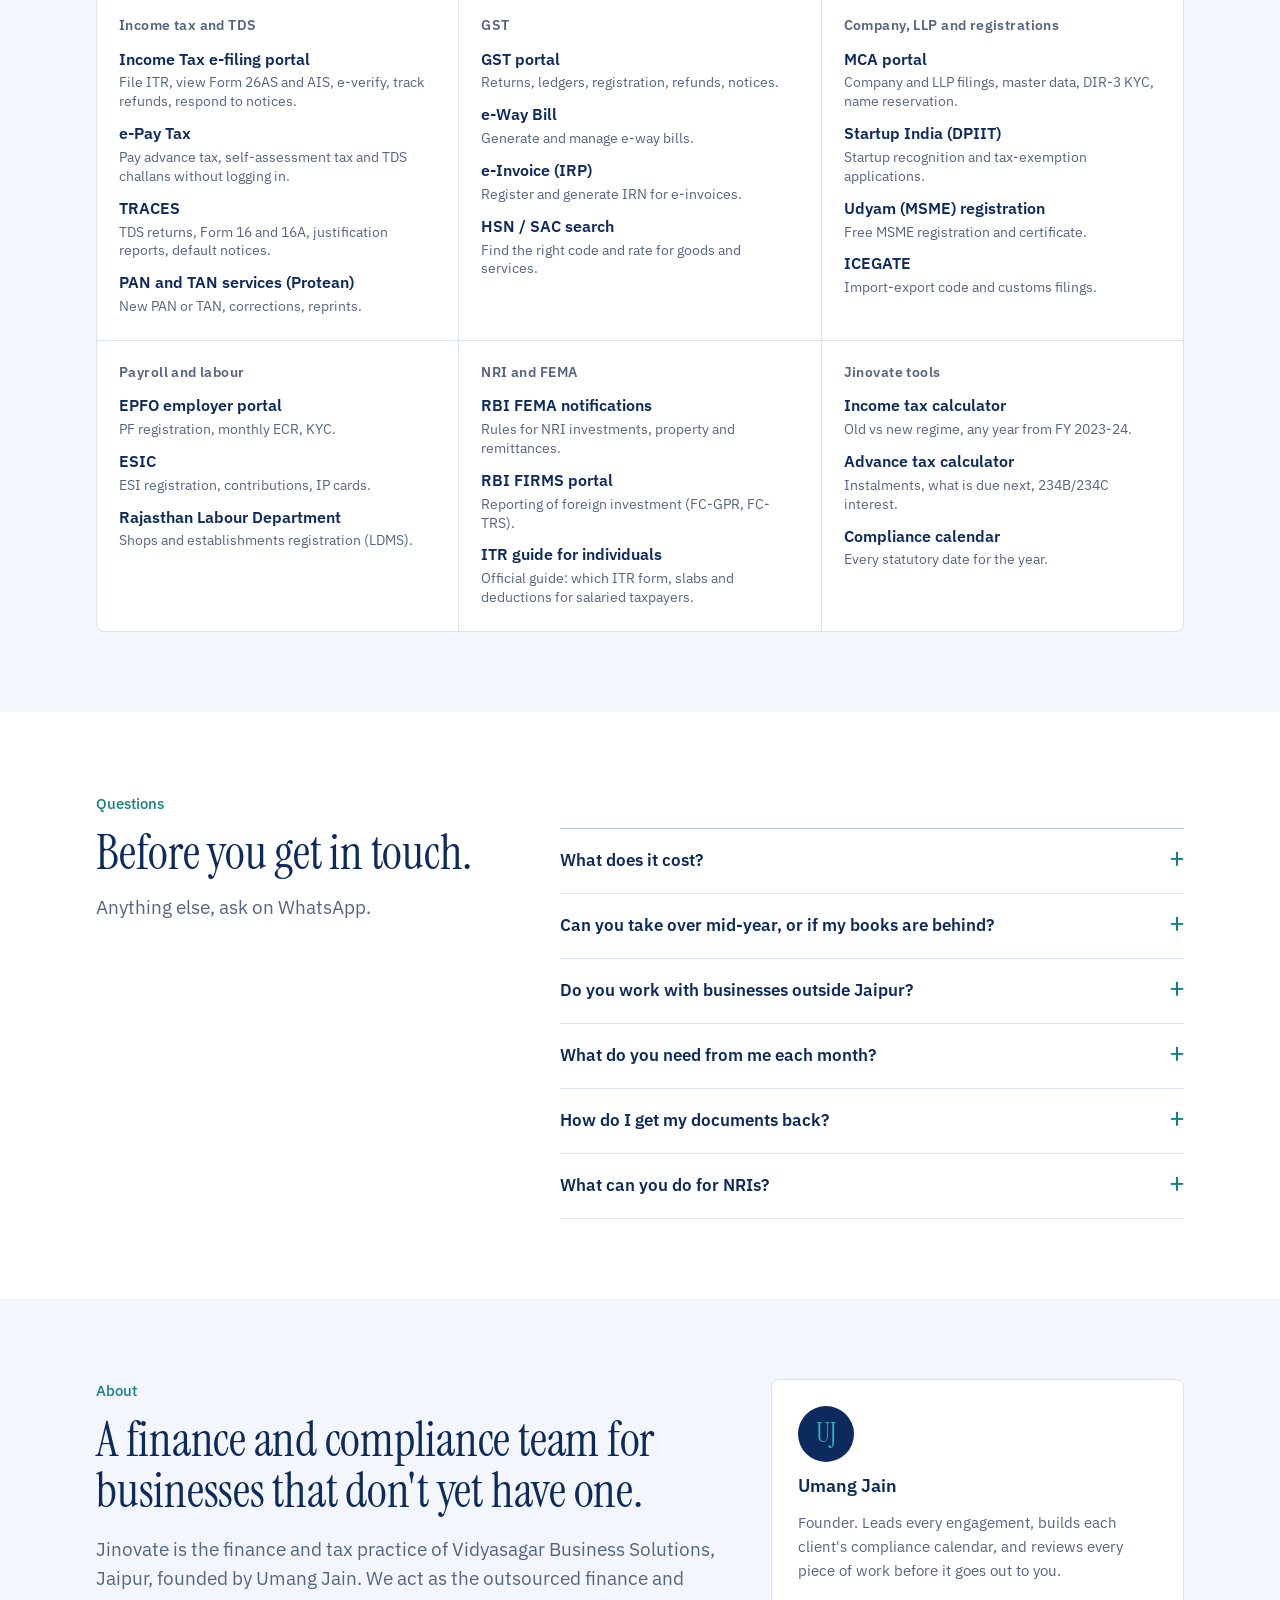
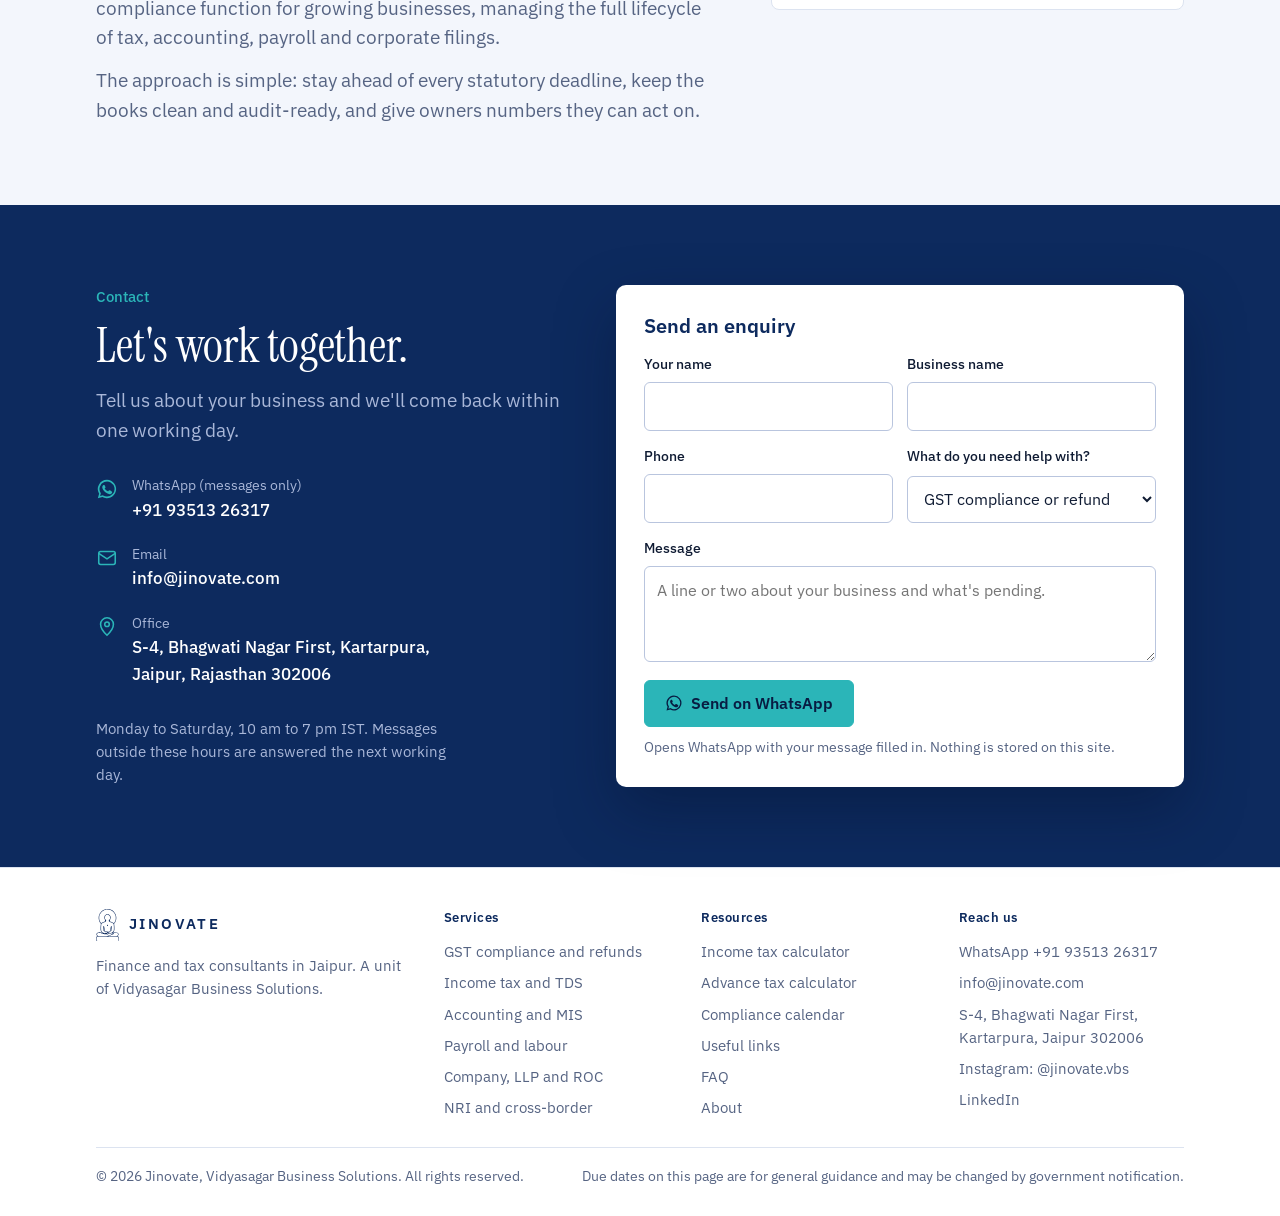
==== commit fe9a565a: "Use info@jinovate.com as the public contact email Co-Authored-By: Claude Opus 5.5 <noreply@anthropic" ====
--- a/index.html
+++ b/index.html
@@ -734,7 +734,7 @@
         <p class="lede muted" style="margin-top:14px">Tell us about your business and we'll come back within one working day.</p>
         <ul class="contact-list">
           <li><svg viewBox="0 0 24 24" fill="currentColor" aria-hidden="true"><path d="M12 2a10 10 0 0 0-8.6 15.1L2 22l5-1.3A10 10 0 1 0 12 2zm0 18.2a8.2 8.2 0 0 1-4.2-1.2l-.3-.2-3 .8.8-2.9-.2-.3A8.2 8.2 0 1 1 12 20.2zm4.5-6.1c-.2-.1-1.5-.7-1.7-.8s-.4-.1-.6.1-.6.8-.8 1-.3.2-.5.1a6.7 6.7 0 0 1-3.3-2.9c-.3-.4.3-.4.7-1.3.1-.2 0-.3 0-.4l-.8-1.8c-.2-.5-.4-.4-.6-.4h-.5a1 1 0 0 0-.7.3 3 3 0 0 0-.9 2.2 5.2 5.2 0 0 0 1.1 2.8 11.9 11.9 0 0 0 4.6 4c.6.3 1.1.4 1.5.5a3.6 3.6 0 0 0 1.6.1 2.7 2.7 0 0 0 1.8-1.3 2.2 2.2 0 0 0 .2-1.3c-.1-.1-.3-.2-.5-.3z"/></svg><div><span>WhatsApp (messages only)</span><a href="https://wa.me/919351326317" target="_blank" rel="noopener">+91 93513 26317</a></div></li>
-          <li><svg viewBox="0 0 24 24" fill="none" stroke="currentColor" stroke-width="1.7" aria-hidden="true"><rect x="3" y="5" width="18" height="14" rx="2"/><path d="M3 7l9 6 9-6"/></svg><div><span>Email</span><a href="mailto:jinovate.vbs@gmail.com">jinovate.vbs@gmail.com</a></div></li>
+          <li><svg viewBox="0 0 24 24" fill="none" stroke="currentColor" stroke-width="1.7" aria-hidden="true"><rect x="3" y="5" width="18" height="14" rx="2"/><path d="M3 7l9 6 9-6"/></svg><div><span>Email</span><a href="mailto:info@jinovate.com">info@jinovate.com</a></div></li>
           <li><svg viewBox="0 0 24 24" fill="none" stroke="currentColor" stroke-width="1.7" aria-hidden="true"><path d="M12 21s7-6.5 7-12a7 7 0 1 0-14 0c0 5.5 7 12 7 12z"/><circle cx="12" cy="9" r="2.5"/></svg><div><span>Office</span><a href="https://www.google.com/maps/search/?api=1&query=S-4%2C%20Bhagwati%20Nagar%20First%2C%20Kartarpura%2C%20Jaipur%2C%20Rajasthan%20302006" target="_blank" rel="noopener">S-4, Bhagwati Nagar First, Kartarpura,<br>Jaipur, Rajasthan 302006</a></div></li>
         </ul>
         <p class="hours">Monday to Saturday, 10 am to 7 pm IST. Messages outside these hours are answered the next working day.</p>
@@ -765,7 +765,7 @@
           <span class="form-note">Opens WhatsApp with your message filled in. Nothing is stored on this site.</span>
         </div>
         <div class="sent" id="sentBox" hidden>
-          <p><strong>Your message is ready.</strong> If WhatsApp didn't open, tap the button below, or copy the text and email it to jinovate.vbs@gmail.com.</p>
+          <p><strong>Your message is ready.</strong> If WhatsApp didn't open, tap the button below, or copy the text and email it to info@jinovate.com.</p>
           <div class="msg" id="sentMsg"></div>
           <div class="form-actions"><a class="btn btn-navy" id="waLink" href="#" target="_blank" rel="noopener">Open WhatsApp</a><button class="btn btn-outline" type="button" id="copyBtn">Copy message</button></div>
         </div>
@@ -783,7 +783,7 @@
       </div>
       <div><h4>Services</h4><ul><li><a href="#services">GST compliance and refunds</a></li><li><a href="#services">Income tax and TDS</a></li><li><a href="#services">Accounting and MIS</a></li><li><a href="#services">Payroll and labour</a></li><li><a href="#services">Company, LLP and ROC</a></li><li><a href="#services">NRI and cross-border</a></li></ul></div>
       <div><h4>Resources</h4><ul><li><a href="/income-tax-calculator/">Income tax calculator</a></li><li><a href="/advance-tax-calculator/">Advance tax calculator</a></li><li><a href="/#calendar">Compliance calendar</a></li><li><a href="/#links">Useful links</a></li><li><a href="/#faq">FAQ</a></li><li><a href="/#about">About</a></li></ul></div>
-      <div><h4>Reach us</h4><ul><li><a href="https://wa.me/919351326317" target="_blank" rel="noopener">WhatsApp +91 93513 26317</a></li><li><a href="mailto:jinovate.vbs@gmail.com">jinovate.vbs@gmail.com</a></li><li>S-4, Bhagwati Nagar First, Kartarpura, Jaipur 302006</li><li><a href="https://www.instagram.com/jinovate.vbs/" target="_blank" rel="noopener">Instagram: @jinovate.vbs</a></li><li><a href="https://www.linkedin.com/company/jinovate/" target="_blank" rel="noopener">LinkedIn</a></li></ul></div>
+      <div><h4>Reach us</h4><ul><li><a href="https://wa.me/919351326317" target="_blank" rel="noopener">WhatsApp +91 93513 26317</a></li><li><a href="mailto:info@jinovate.com">info@jinovate.com</a></li><li>S-4, Bhagwati Nagar First, Kartarpura, Jaipur 302006</li><li><a href="https://www.instagram.com/jinovate.vbs/" target="_blank" rel="noopener">Instagram: @jinovate.vbs</a></li><li><a href="https://www.linkedin.com/company/jinovate/" target="_blank" rel="noopener">LinkedIn</a></li></ul></div>
     </div>
     <div class="footer-legal">
       <div>© <span id="year">2026</span> Jinovate, Vidyasagar Business Solutions. All rights reserved.</div>
@@ -805,7 +805,7 @@
   "alternateName": "Jinovate, Vidyasagar Business Solutions",
   "description": "Finance and tax consultants in Jaipur. GST, income tax, accounting, payroll and ROC compliance for startups, SMEs, professionals and NRIs.",
   "url": "https://www.jinovate.com/",
-  "email": "jinovate.vbs@gmail.com",
+  "email": "info@jinovate.com",
   "sameAs": ["https://www.instagram.com/jinovate.vbs/", "https://www.linkedin.com/company/jinovate/"],
   "founder": {"@type": "Person", "name": "Umang Jain"},
   "address": {"@type": "PostalAddress", "streetAddress": "S-4, Bhagwati Nagar First, Kartarpura", "addressLocality": "Jaipur", "addressRegion": "Rajasthan", "postalCode": "302006", "addressCountry": "IN"},
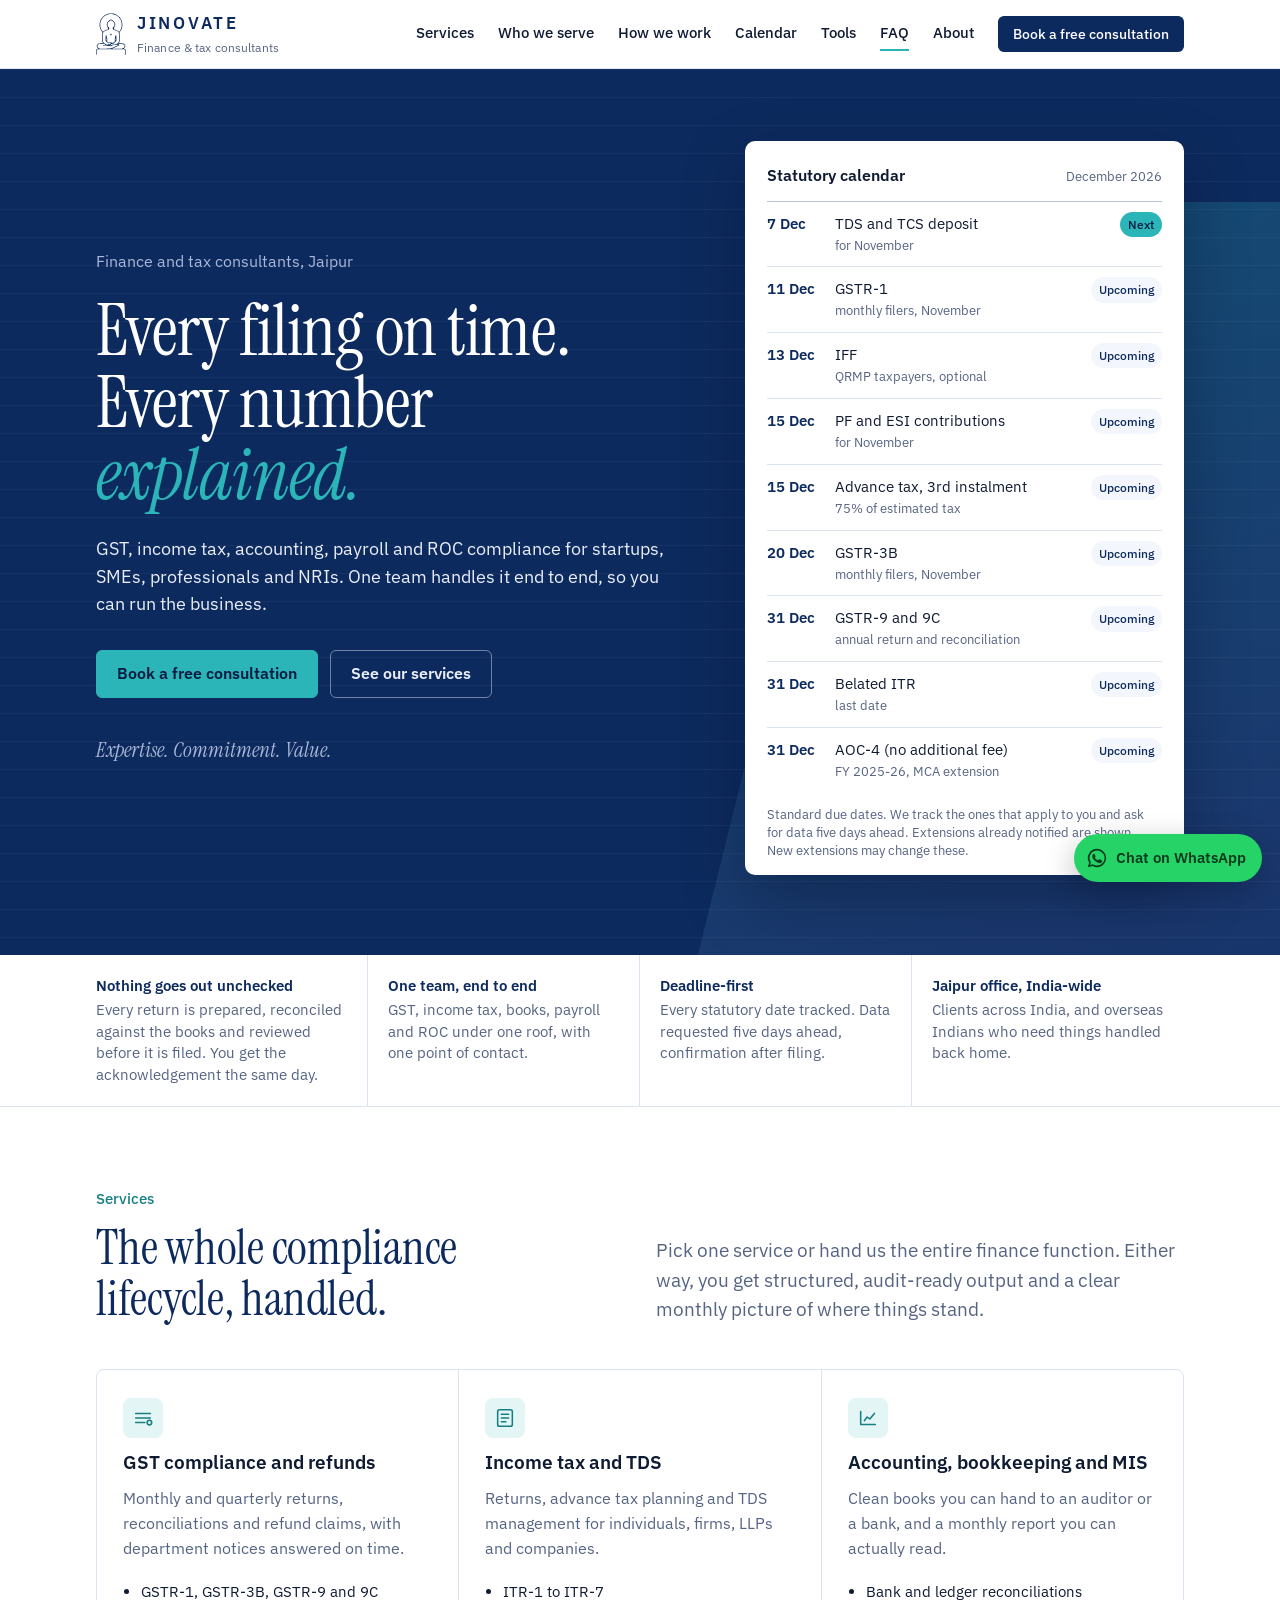
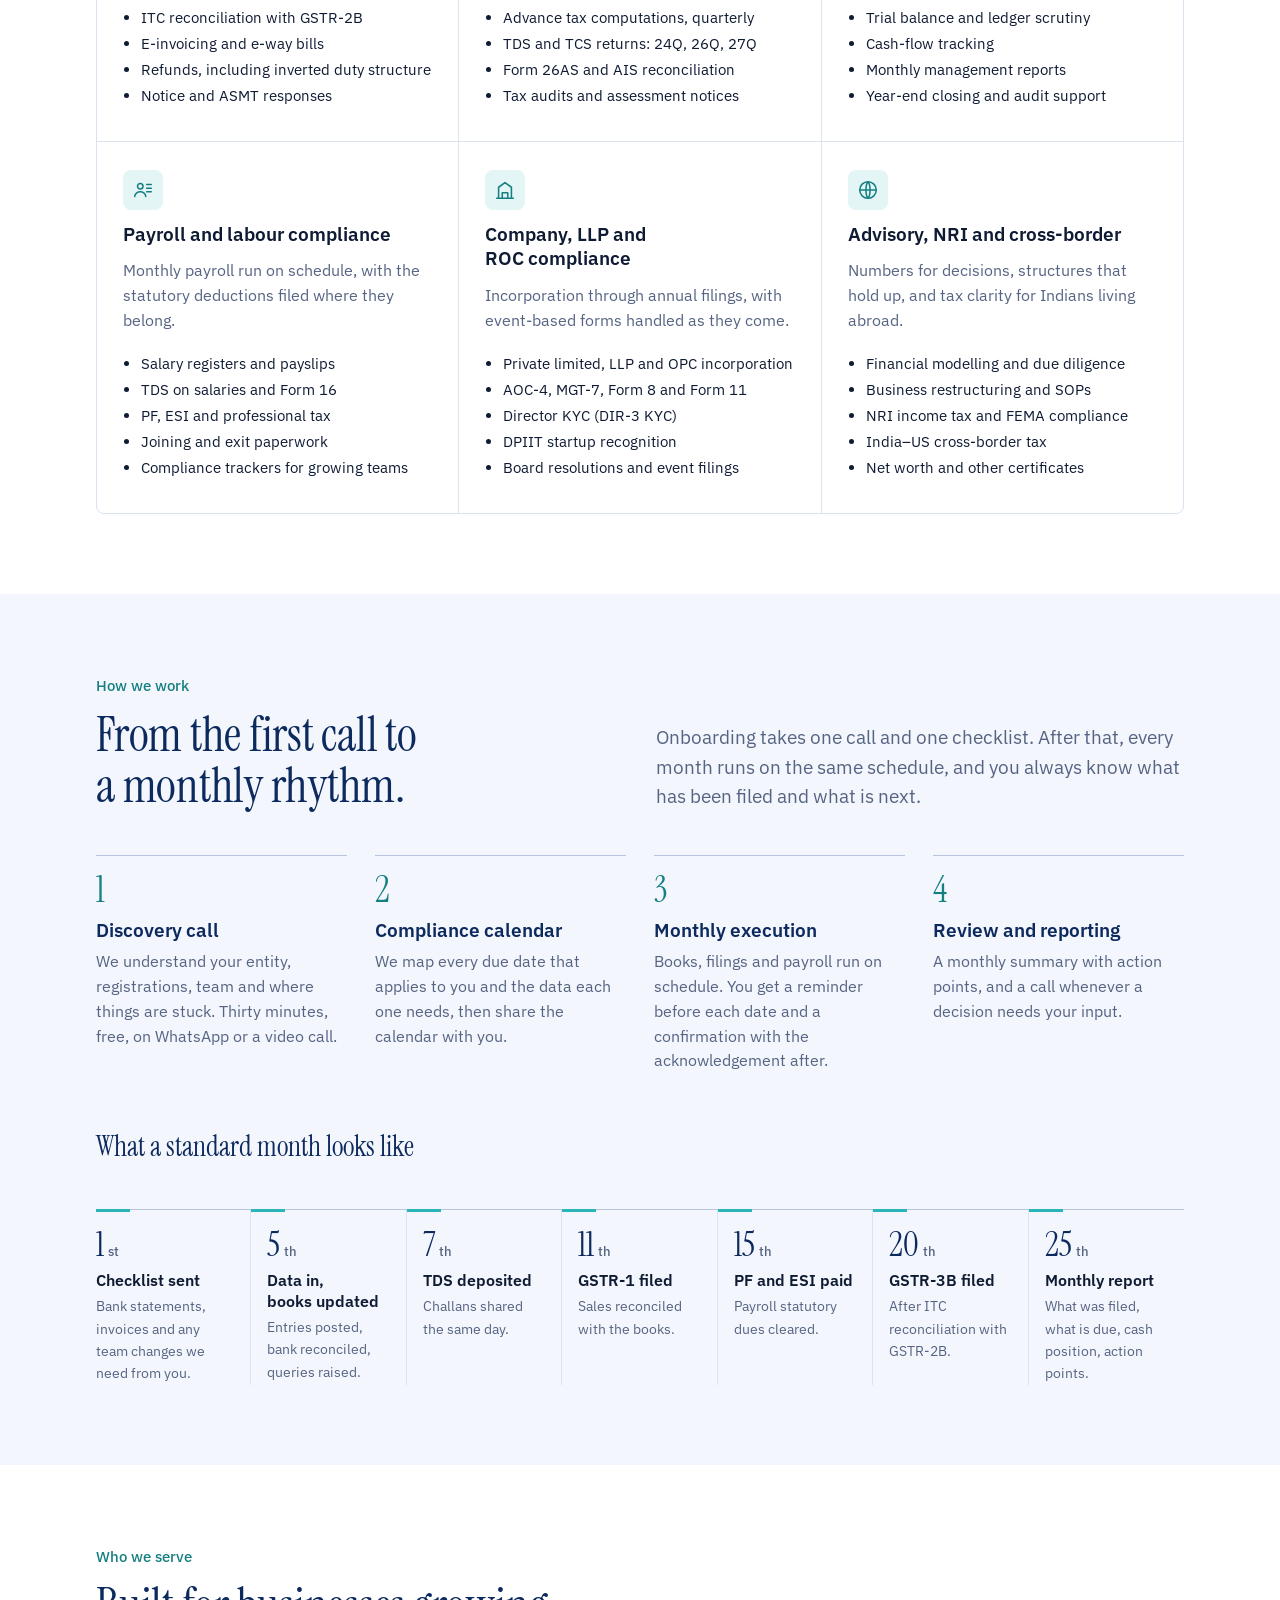
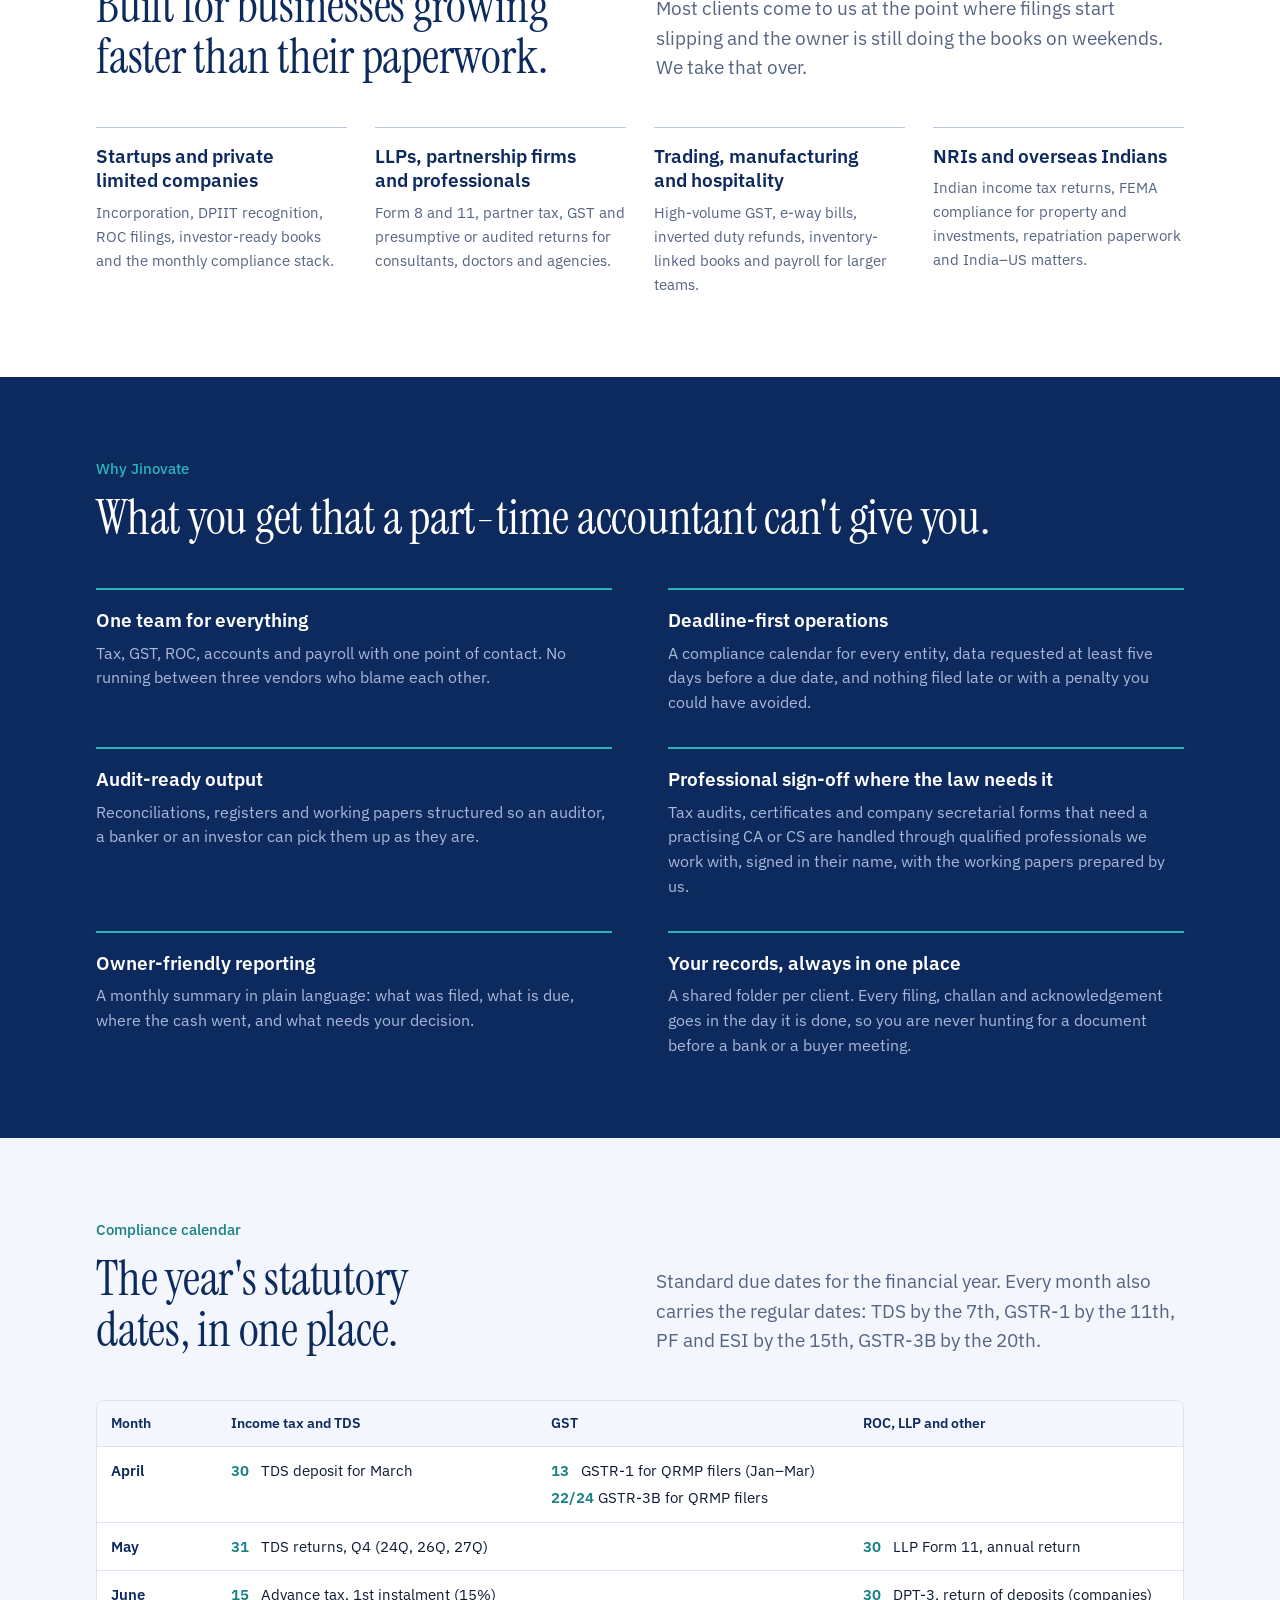
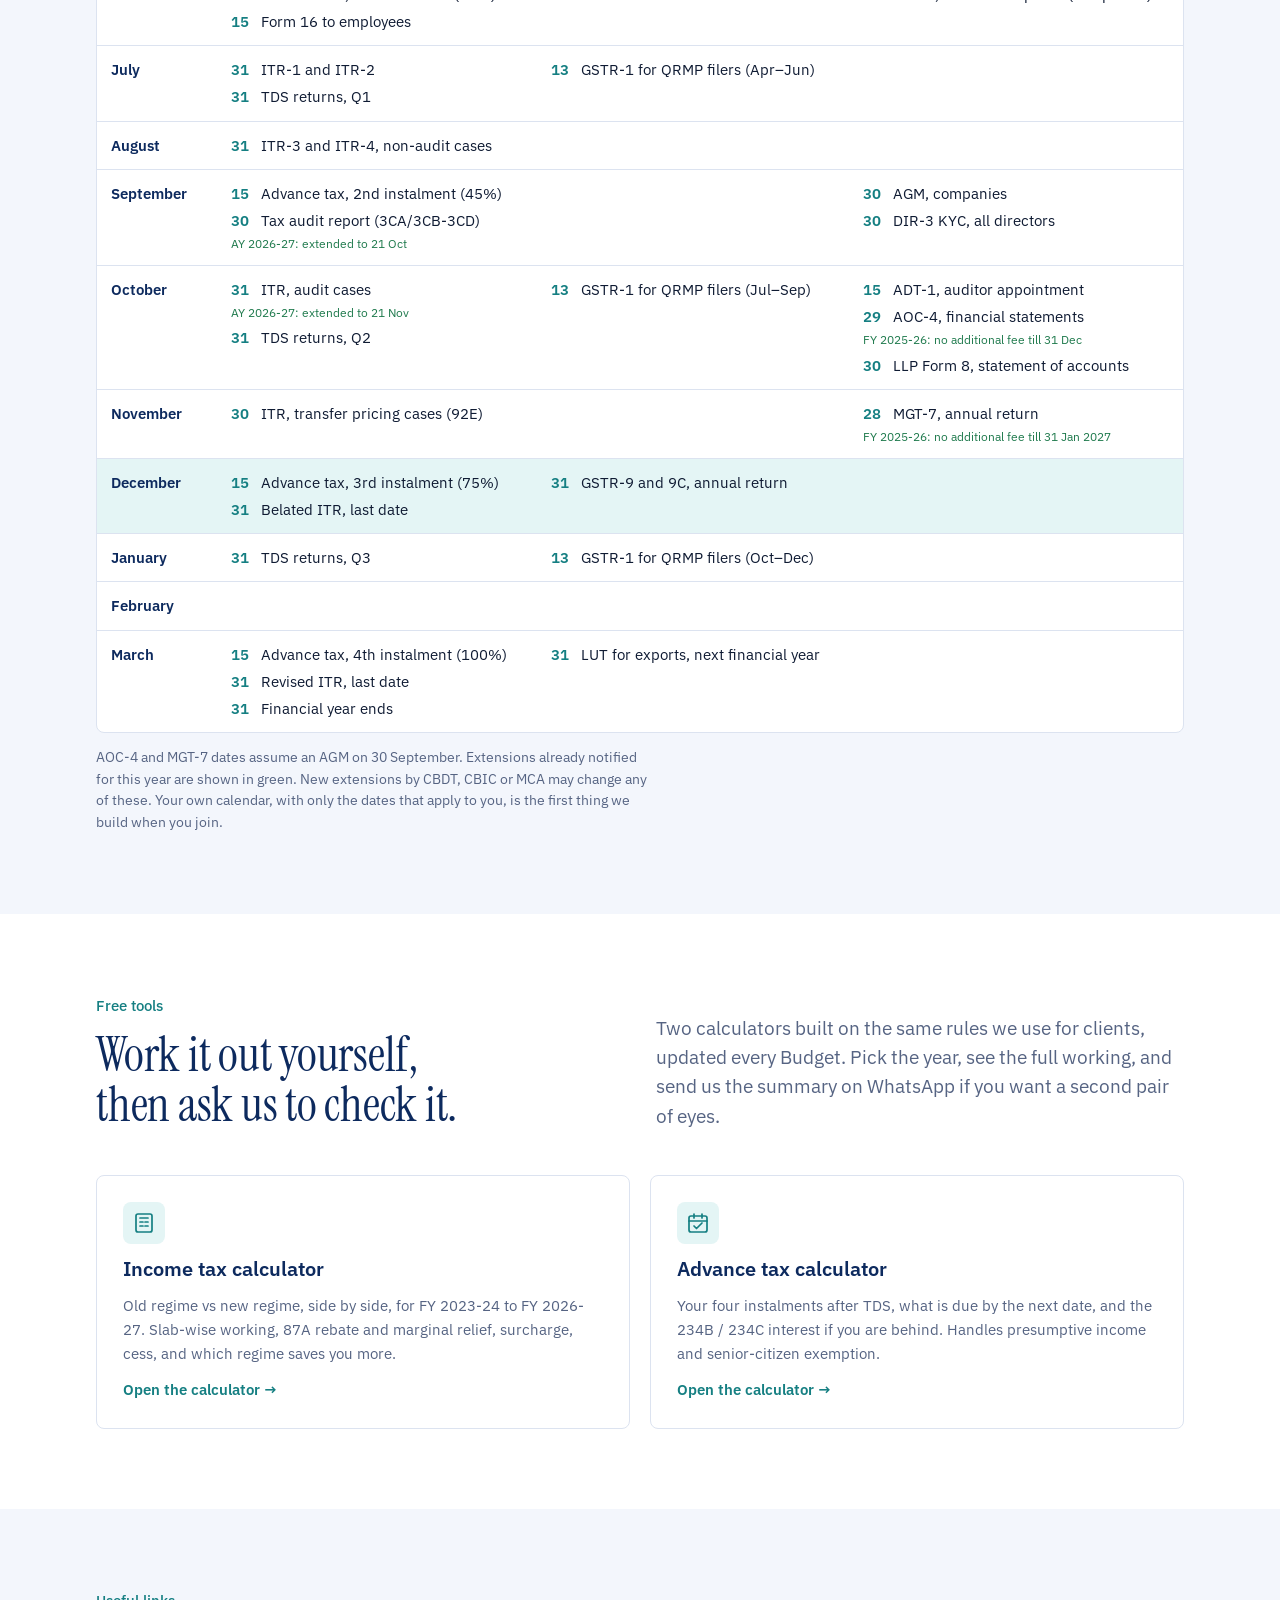
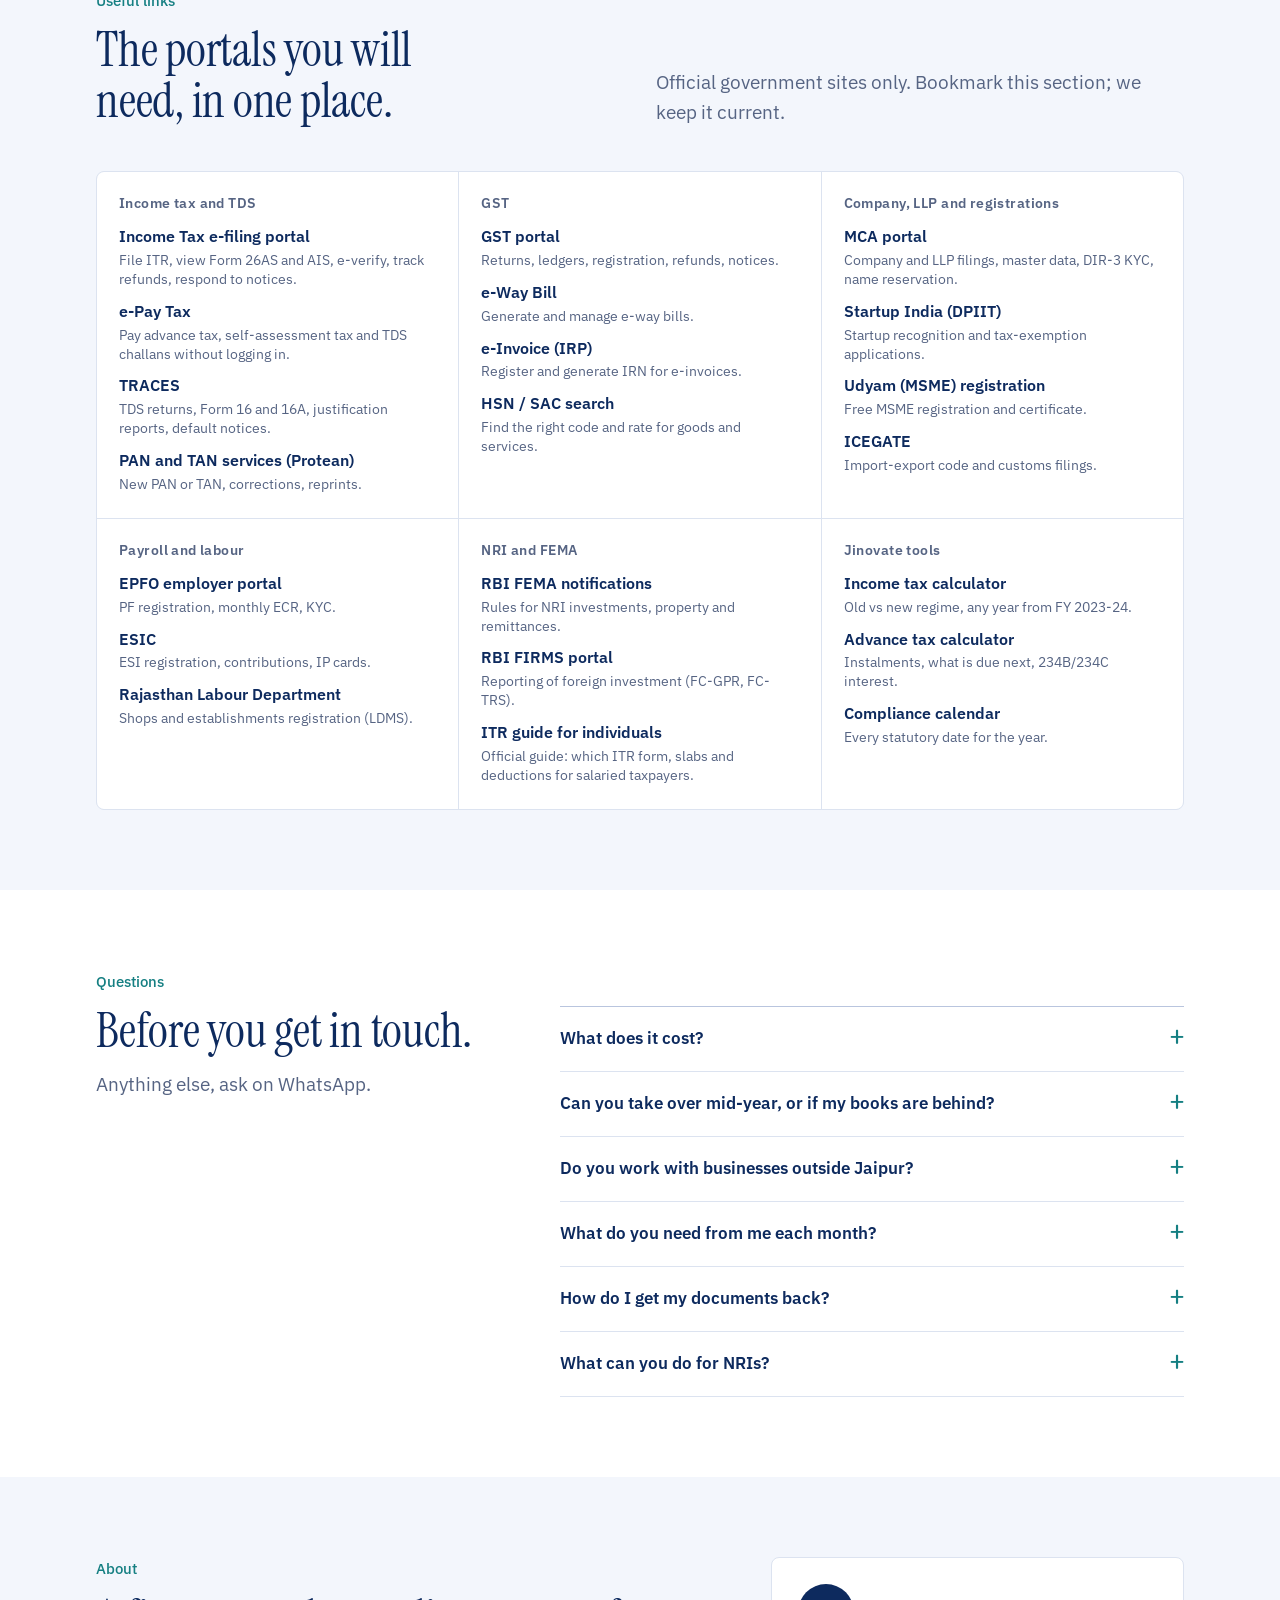
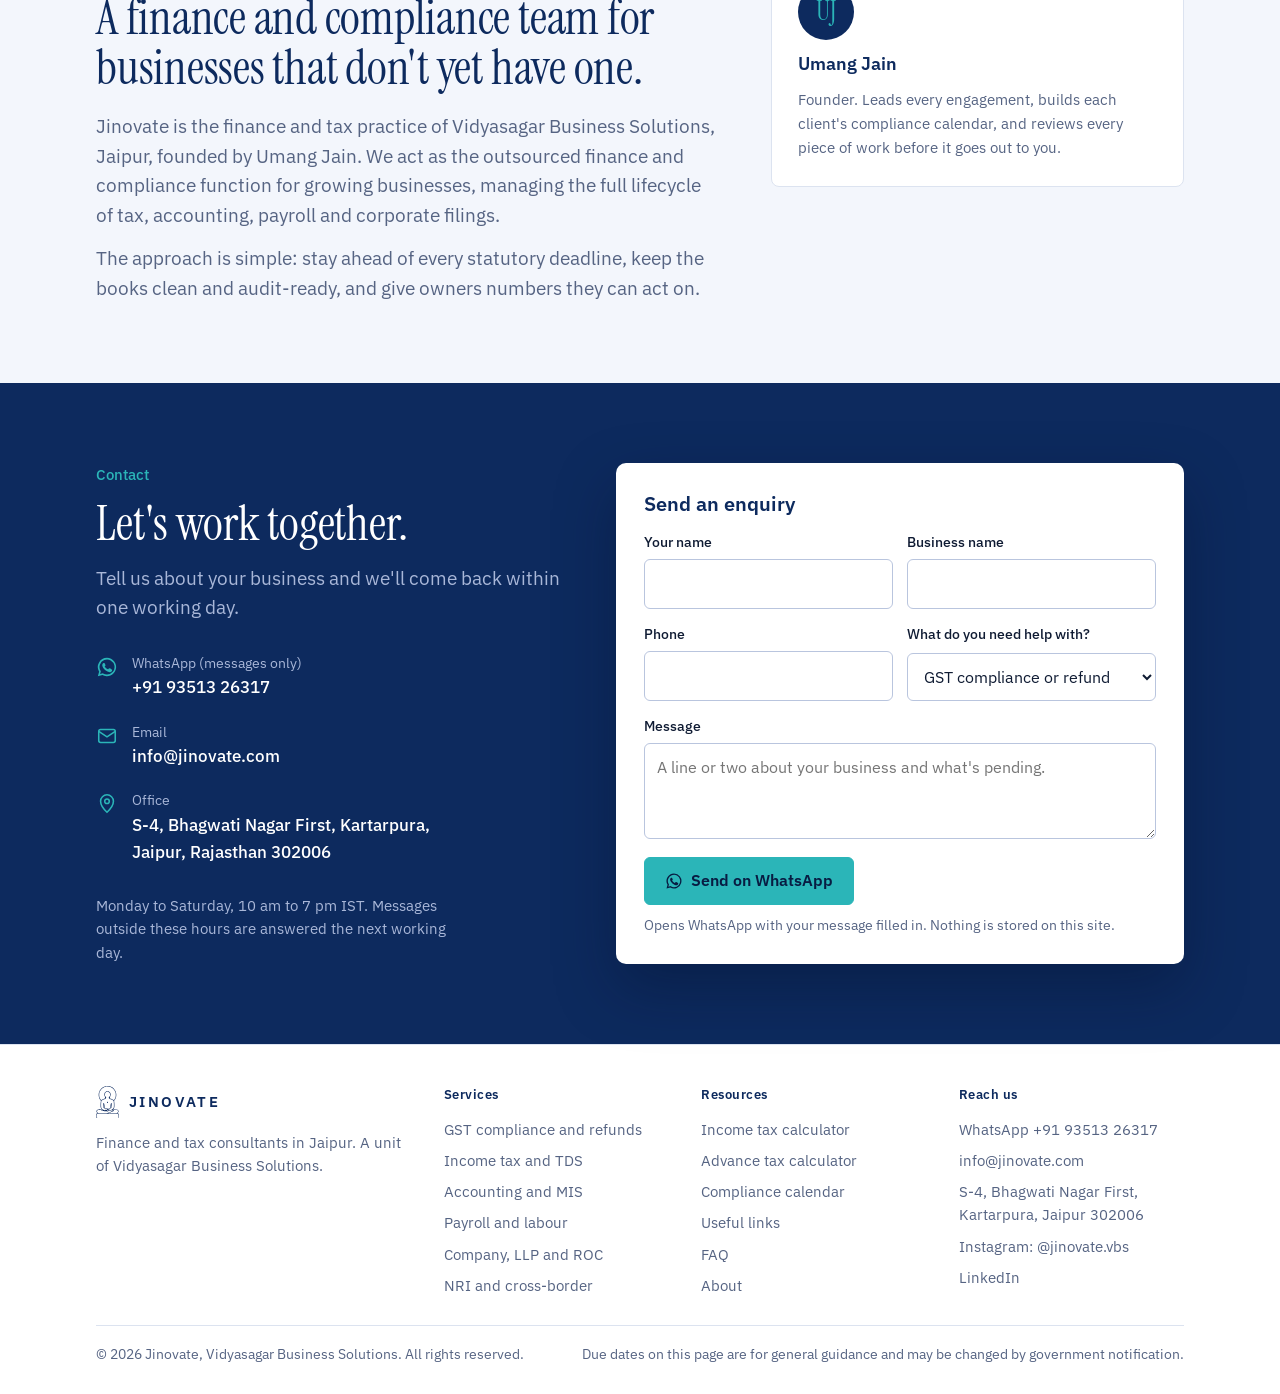
==== commit 66d2d506: "Update compliance calendar with notified extensions (AY 2026-27 / FY 2025-26) - Tax audit report 21 " ====
--- a/index.html
+++ b/index.html
@@ -290,6 +290,7 @@
 .wa-float:hover{transform:translateY(-2px)}
 .wa-float svg{width:22px;height:22px}
 @media (max-width:480px){.wa-float span{display:none}.wa-float{padding:13px}}
+.ext{display:block;font-style:normal;font-size:.82em;color:#1f7a4d;margin-top:2px}
 
 /* Tool pages (calculators): layout is a form column and a sticky results column; results are the point, so they get the card. */
 .tool-hero{background:var(--navy);color:var(--on-navy);padding-block:56px 48px;position:relative;overflow:hidden;isolation:isolate}
@@ -477,9 +478,10 @@
           <li class="later"><span class="d">13 Nov</span><span class="t">IFF<span class="s">QRMP taxpayers, optional</span></span><span class="st">Upcoming</span></li>
           <li class="later"><span class="d">15 Nov</span><span class="t">PF and ESI contributions<span class="s">for October</span></span><span class="st">Upcoming</span></li>
           <li class="later"><span class="d">20 Nov</span><span class="t">GSTR-3B<span class="s">monthly filers, October</span></span><span class="st">Upcoming</span></li>
-          <li class="later"><span class="d">28 Nov</span><span class="t">MGT-7 annual return<span class="s">companies, 60 days from AGM</span></span><span class="st">Upcoming</span></li>
+          <li class="later"><span class="d">21 Nov</span><span class="t">ITR, audit cases<span class="s">AY 2026-27, extended by CBDT</span></span><span class="st">Upcoming</span></li>
+          <li class="later"><span class="d">30 Nov</span><span class="t">ITR, transfer pricing cases<span class="s">section 92E</span></span><span class="st">Upcoming</span></li>
         </ol>
-        <p class="cal-note">Standard due dates. We track the ones that apply to you and ask for data five days ahead. Extensions notified by CBDT or CBIC may change these.</p>
+        <p class="cal-note">Standard due dates. We track the ones that apply to you and ask for data five days ahead. Extensions already notified are shown. New extensions may change these.</p>
       </aside>
     </div>
   </section>
@@ -609,19 +611,19 @@
             <tr data-m="3"><td class="m">April</td><td><ul><li><span class="d">30</span> TDS deposit for March</li></ul></td><td><ul><li><span class="d">13</span> GSTR-1 for QRMP filers (Jan–Mar)</li><li><span class="d">22/24</span> GSTR-3B for QRMP filers</li></ul></td><td></td></tr>
             <tr data-m="4"><td class="m">May</td><td><ul><li><span class="d">31</span> TDS returns, Q4 (24Q, 26Q, 27Q)</li></ul></td><td></td><td><ul><li><span class="d">30</span> LLP Form 11, annual return</li></ul></td></tr>
             <tr data-m="5"><td class="m">June</td><td><ul><li><span class="d">15</span> Advance tax, 1st instalment (15%)</li><li><span class="d">15</span> Form 16 to employees</li></ul></td><td></td><td><ul><li><span class="d">30</span> DPT-3, return of deposits (companies)</li></ul></td></tr>
-            <tr data-m="6"><td class="m">July</td><td><ul><li><span class="d">31</span> ITR, non-audit cases</li><li><span class="d">31</span> TDS returns, Q1</li></ul></td><td><ul><li><span class="d">13</span> GSTR-1 for QRMP filers (Apr–Jun)</li></ul></td><td></td></tr>
-            <tr data-m="7"><td class="m">August</td><td></td><td></td><td></td></tr>
-            <tr data-m="8"><td class="m">September</td><td><ul><li><span class="d">15</span> Advance tax, 2nd instalment (45%)</li><li><span class="d">30</span> Tax audit report (3CA/3CB-3CD)</li></ul></td><td></td><td><ul><li><span class="d">30</span> AGM, companies</li><li><span class="d">30</span> DIR-3 KYC, all directors</li></ul></td></tr>
-            <tr data-m="9"><td class="m">October</td><td><ul><li><span class="d">31</span> ITR, audit cases</li><li><span class="d">31</span> TDS returns, Q2</li></ul></td><td><ul><li><span class="d">13</span> GSTR-1 for QRMP filers (Jul–Sep)</li></ul></td><td><ul><li><span class="d">15</span> ADT-1, auditor appointment</li><li><span class="d">29</span> AOC-4, financial statements</li><li><span class="d">30</span> LLP Form 8, statement of accounts</li></ul></td></tr>
-            <tr data-m="10"><td class="m">November</td><td></td><td></td><td><ul><li><span class="d">28</span> MGT-7, annual return</li></ul></td></tr>
-            <tr data-m="11"><td class="m">December</td><td><ul><li><span class="d">15</span> Advance tax, 3rd instalment (75%)</li><li><span class="d">31</span> Belated or revised ITR, last date</li></ul></td><td><ul><li><span class="d">31</span> GSTR-9 and 9C, annual return</li></ul></td><td></td></tr>
+            <tr data-m="6"><td class="m">July</td><td><ul><li><span class="d">31</span> ITR-1 and ITR-2</li><li><span class="d">31</span> TDS returns, Q1</li></ul></td><td><ul><li><span class="d">13</span> GSTR-1 for QRMP filers (Apr–Jun)</li></ul></td><td></td></tr>
+            <tr data-m="7"><td class="m">August</td><td><ul><li><span class="d">31</span> ITR-3 and ITR-4, non-audit cases</li></ul></td><td></td><td></td></tr>
+            <tr data-m="8"><td class="m">September</td><td><ul><li><span class="d">15</span> Advance tax, 2nd instalment (45%)</li><li><span class="d">30</span> Tax audit report (3CA/3CB-3CD) <em class="ext">AY 2026-27: extended to 21 Oct</em></li></ul></td><td></td><td><ul><li><span class="d">30</span> AGM, companies</li><li><span class="d">30</span> DIR-3 KYC, all directors</li></ul></td></tr>
+            <tr data-m="9"><td class="m">October</td><td><ul><li><span class="d">31</span> ITR, audit cases <em class="ext">AY 2026-27: extended to 21 Nov</em></li><li><span class="d">31</span> TDS returns, Q2</li></ul></td><td><ul><li><span class="d">13</span> GSTR-1 for QRMP filers (Jul–Sep)</li></ul></td><td><ul><li><span class="d">15</span> ADT-1, auditor appointment</li><li><span class="d">29</span> AOC-4, financial statements <em class="ext">FY 2025-26: no additional fee till 31 Dec</em></li><li><span class="d">30</span> LLP Form 8, statement of accounts</li></ul></td></tr>
+            <tr data-m="10"><td class="m">November</td><td><ul><li><span class="d">30</span> ITR, transfer pricing cases (92E)</li></ul></td><td></td><td><ul><li><span class="d">28</span> MGT-7, annual return <em class="ext">FY 2025-26: no additional fee till 31 Jan 2027</em></li></ul></td></tr>
+            <tr data-m="11"><td class="m">December</td><td><ul><li><span class="d">15</span> Advance tax, 3rd instalment (75%)</li><li><span class="d">31</span> Belated ITR, last date</li></ul></td><td><ul><li><span class="d">31</span> GSTR-9 and 9C, annual return</li></ul></td><td></td></tr>
             <tr data-m="0"><td class="m">January</td><td><ul><li><span class="d">31</span> TDS returns, Q3</li></ul></td><td><ul><li><span class="d">13</span> GSTR-1 for QRMP filers (Oct–Dec)</li></ul></td><td></td></tr>
             <tr data-m="1"><td class="m">February</td><td></td><td></td><td></td></tr>
-            <tr data-m="2"><td class="m">March</td><td><ul><li><span class="d">15</span> Advance tax, 4th instalment (100%)</li><li><span class="d">31</span> Financial year ends</li></ul></td><td><ul><li><span class="d">31</span> LUT for exports, next financial year</li></ul></td><td></td></tr>
+            <tr data-m="2"><td class="m">March</td><td><ul><li><span class="d">15</span> Advance tax, 4th instalment (100%)</li><li><span class="d">31</span> Revised ITR, last date</li><li><span class="d">31</span> Financial year ends</li></ul></td><td><ul><li><span class="d">31</span> LUT for exports, next financial year</li></ul></td><td></td></tr>
           </tbody>
         </table>
       </div>
-      <p class="table-note">AOC-4 and MGT-7 dates assume an AGM on 30 September. Extensions notified by CBDT, CBIC or MCA may change any of these. Your own calendar, with only the dates that apply to you, is the first thing we build when you join.</p>
+      <p class="table-note">AOC-4 and MGT-7 dates assume an AGM on 30 September. Extensions already notified for this year are shown in green. New extensions by CBDT, CBIC or MCA may change any of these. Your own calendar, with only the dates that apply to you, is the first thing we build when you join.</p>
     </div>
   </section>
 
@@ -848,16 +850,27 @@
   if(m===0||m===3||m===6||m===9){items[2]={d:13,t:'GSTR-1, QRMP filers',s:'for the quarter just ended'};items.push({d:22,t:'GSTR-3B, QRMP filers',s:'22nd or 24th by state'});}
   var extra={
     0:[{d:31,t:'TDS returns, Q3',s:'24Q, 26Q, 27Q'}],
-    2:[{d:15,t:'Advance tax, 4th instalment',s:'100% of estimated tax'},{d:31,t:'Financial year ends',s:'closing entries, LUT for exports'}],
+    2:[{d:15,t:'Advance tax, 4th instalment',s:'100% of estimated tax'},{d:31,t:'Revised ITR',s:'last date'},{d:31,t:'Financial year ends',s:'closing entries, LUT for exports'}],
     4:[{d:30,t:'LLP Form 11',s:'annual return'},{d:31,t:'TDS returns, Q4',s:'24Q, 26Q, 27Q'}],
     5:[{d:15,t:'Advance tax, 1st instalment',s:'15% of estimated tax'},{d:15,t:'Form 16 to employees',s:'for the previous year'},{d:30,t:'DPT-3',s:'companies, return of deposits'}],
-    6:[{d:31,t:'ITR, non-audit cases',s:'individuals, firms, LLPs'},{d:31,t:'TDS returns, Q1',s:'24Q, 26Q, 27Q'}],
+    6:[{d:31,t:'ITR-1 and ITR-2',s:'salary, house property, capital gains'},{d:31,t:'TDS returns, Q1',s:'24Q, 26Q, 27Q'}],
+    7:[{d:31,t:'ITR-3 and ITR-4',s:'business income, non-audit cases'}],
     8:[{d:15,t:'Advance tax, 2nd instalment',s:'45% of estimated tax'},{d:30,t:'Tax audit report, AGM and DIR-3 KYC',s:'3CA/3CB-3CD, companies, directors'}],
     9:[{d:15,t:'ADT-1',s:'auditor appointment'},{d:29,t:'AOC-4',s:'financial statements'},{d:30,t:'LLP Form 8',s:'statement of accounts'},{d:31,t:'ITR, audit cases and TDS returns, Q2',s:'companies, audited firms'}],
-    10:[{d:28,t:'MGT-7 annual return',s:'companies, 60 days from AGM'}],
-    11:[{d:15,t:'Advance tax, 3rd instalment',s:'75% of estimated tax'},{d:31,t:'GSTR-9 and 9C',s:'annual return and reconciliation'},{d:31,t:'Belated or revised ITR',s:'last date'}]
+    10:[{d:28,t:'MGT-7 annual return',s:'companies, 60 days from AGM'},{d:30,t:'ITR, transfer pricing cases',s:'section 92E'}],
+    11:[{d:15,t:'Advance tax, 3rd instalment',s:'75% of estimated tax'},{d:31,t:'GSTR-9 and 9C',s:'annual return and reconciliation'},{d:31,t:'Belated ITR',s:'last date'}]
   };
   if(extra[m]){items=items.concat(extra[m]);}
+  // Extensions notified for a specific year: 'year-monthIndex' -> replace items by title, or add
+  var EXT={
+    '2026-8':{drop:['Tax audit report, AGM and DIR-3 KYC'],add:[{d:30,t:'AGM and DIR-3 KYC',s:'companies, directors (tax audit report extended to 21 Oct)'}]},
+    '2026-9':{drop:['AOC-4','ITR, audit cases and TDS returns, Q2'],add:[{d:21,t:'Tax audit report (extended)',s:'AY 2026-27, CBDT extension'},{d:31,t:'TDS returns, Q2',s:'24Q, 26Q, 27Q'}]},
+    '2026-10':{drop:['MGT-7 annual return'],add:[{d:21,t:'ITR, audit cases (extended)',s:'AY 2026-27, CBDT extension'}]},
+    '2026-11':{add:[{d:31,t:'AOC-4 (no additional fee)',s:'FY 2025-26, MCA extension'}]},
+    '2027-0':{add:[{d:31,t:'MGT-7 / MGT-7A (no additional fee)',s:'FY 2025-26, MCA extension'}]}
+  };
+  var ex=EXT[y+'-'+m];
+  if(ex){if(ex.drop){items=items.filter(function(it){return ex.drop.indexOf(it.t)<0;});}if(ex.add){items=items.concat(ex.add);}}
   items.sort(function(a,b){return a.d-b.d;});
   var list=document.getElementById('calList');
   document.getElementById('calMonth').textContent=MONTHS[m]+' '+y;
